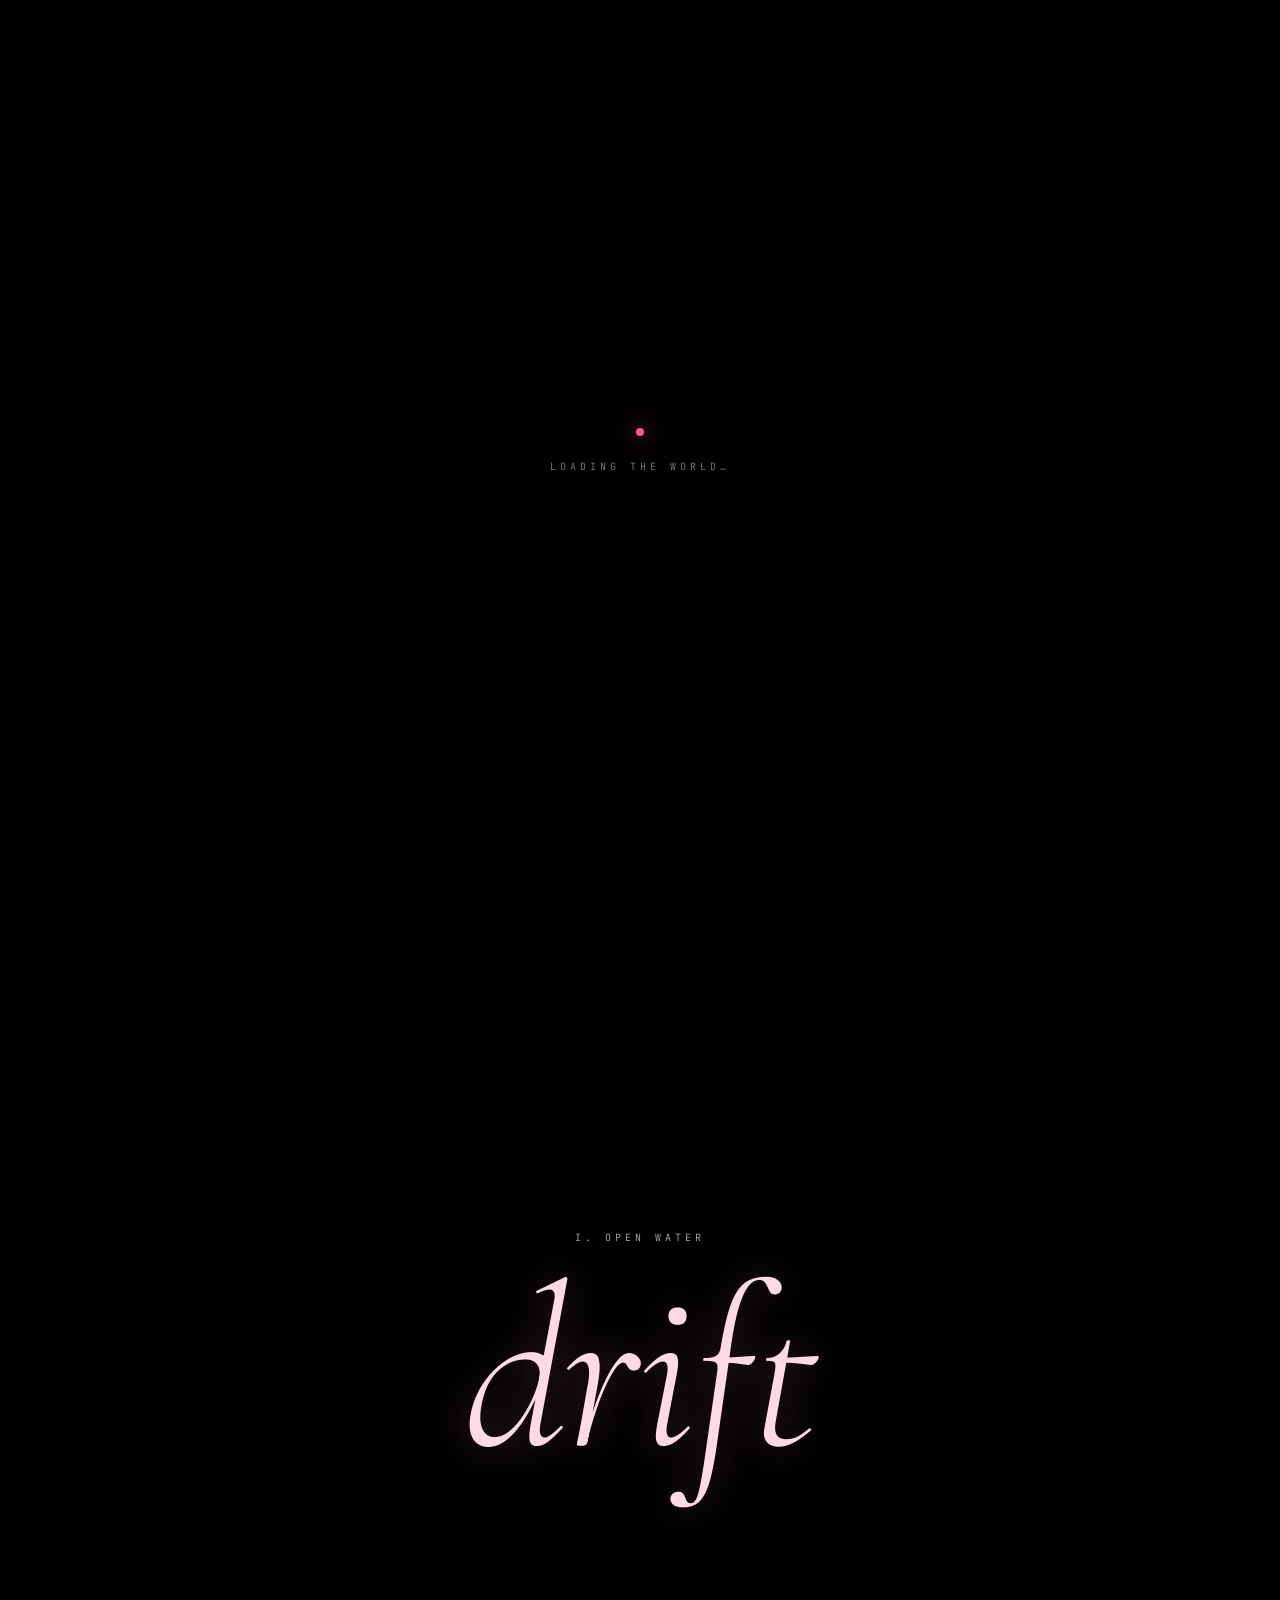
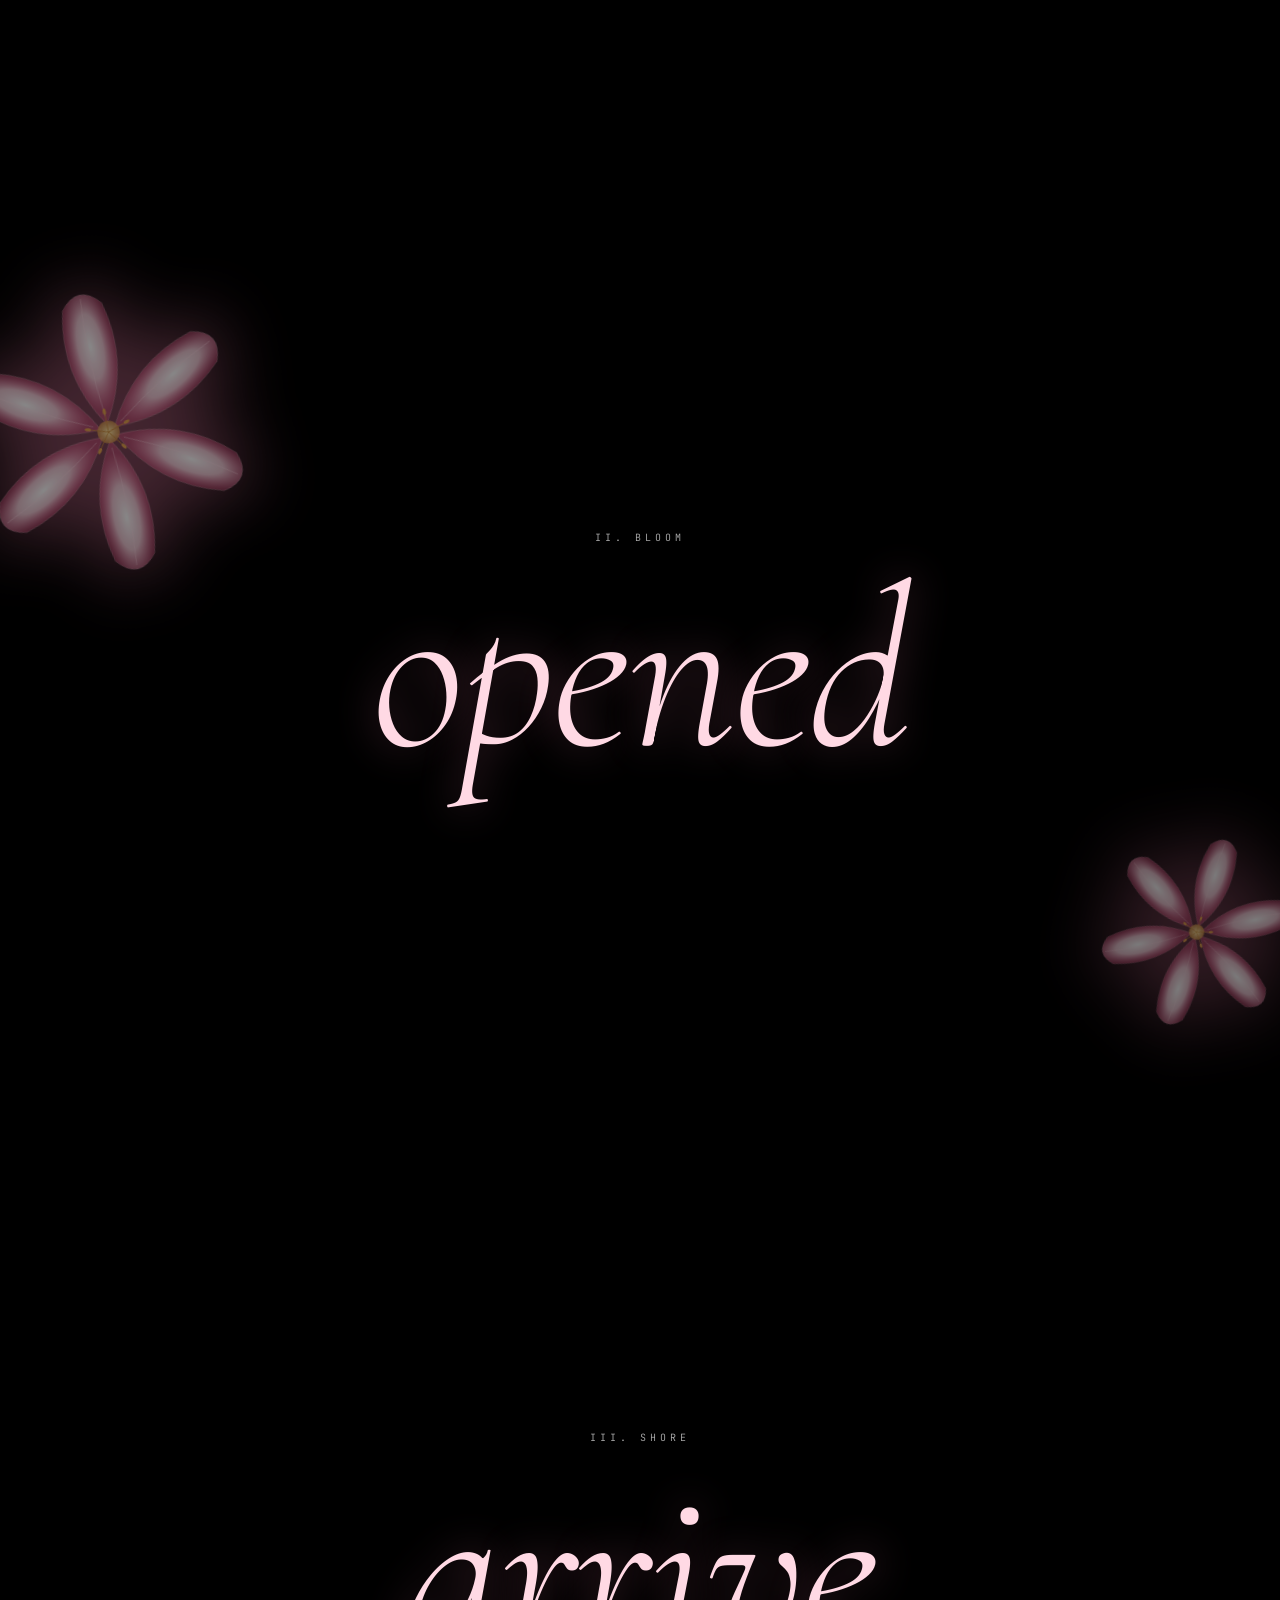
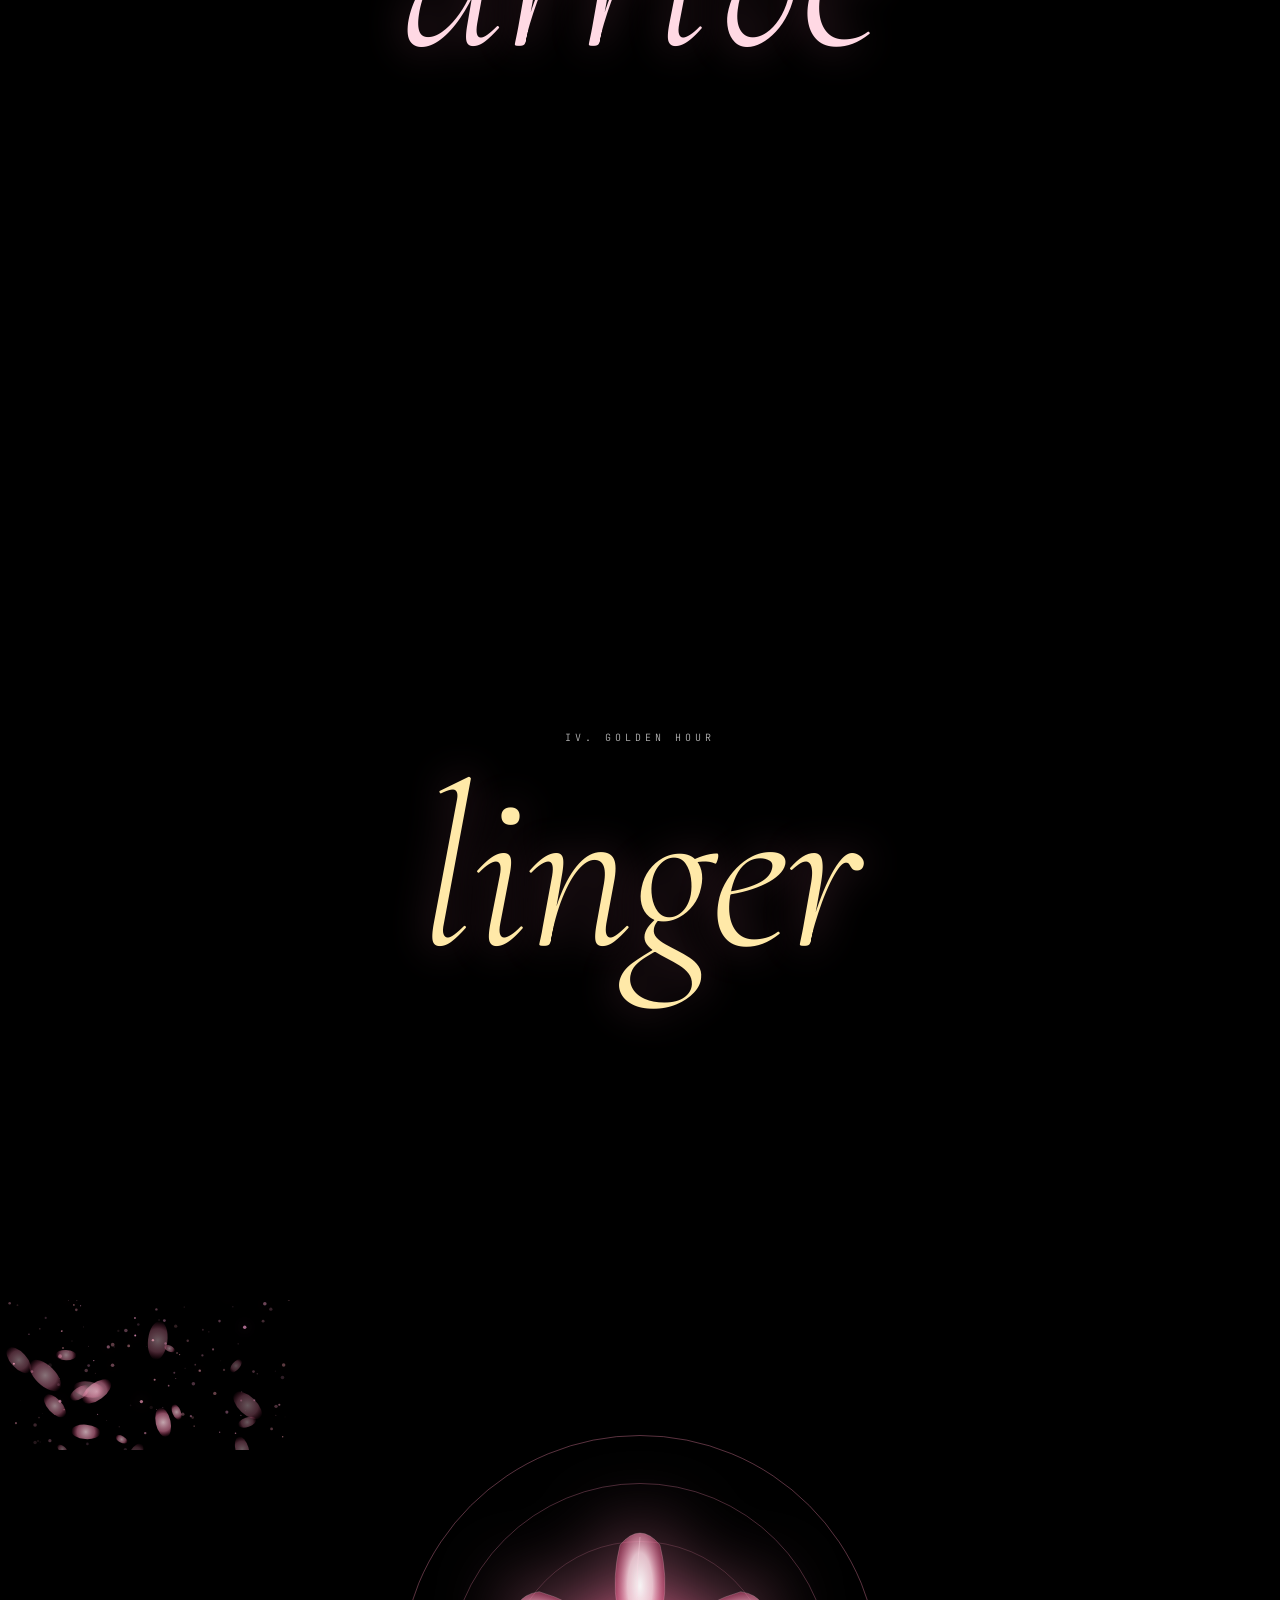
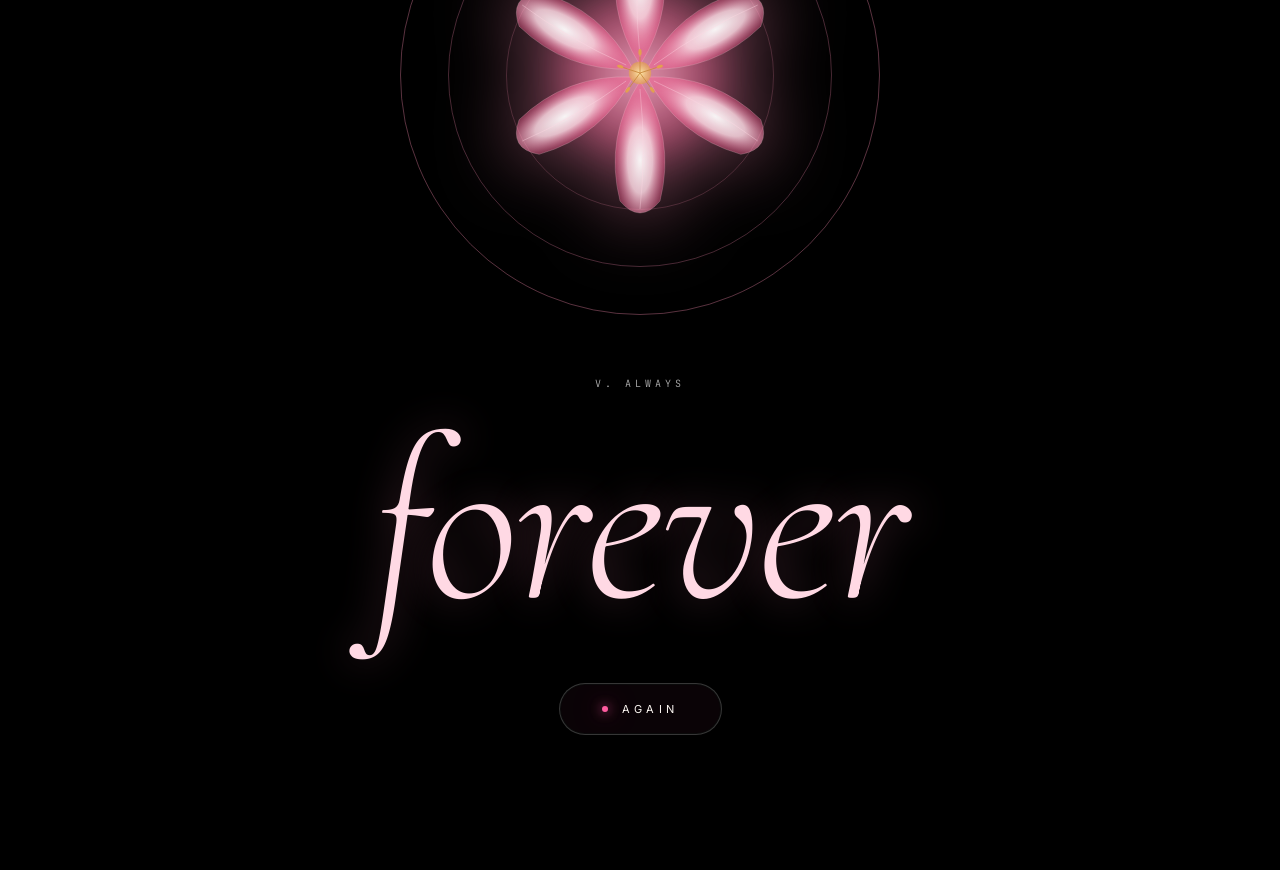
==== index.html @ f633c4dc "Initial deploy: Where Hearts Roam birthday site Static cinematic birthday experience with particle e" ====
<!doctype html>
<html lang="en">
<head>
<meta charset="utf-8" />
<meta name="viewport" content="width=device-width, initial-scale=1, viewport-fit=cover" />
<meta name="theme-color" content="#0a0306" />
<meta name="apple-mobile-web-app-capable" content="yes" />
<meta name="apple-mobile-web-app-status-bar-style" content="black-translucent" />
<title>Where Hearts Roam</title>

<link rel="preconnect" href="https://fonts.googleapis.com">
<link rel="preconnect" href="https://fonts.gstatic.com" crossorigin>
<link href="https://fonts.googleapis.com/css2?family=Italiana&family=Cormorant+Garamond:ital,wght@0,300;0,400;0,500;1,300;1,400&family=Inter:wght@300;400;500&family=JetBrains+Mono:wght@300;400&display=swap" rel="stylesheet">

<link rel="stylesheet" href="styles.css">
<style>
/* Cinematic overrides */
html, body { background: #000; }
.scene { position: relative; min-height: 100svh; width: 100%; overflow: hidden; }
.bg-video {
  position: absolute; inset: 0;
  width: 100%; height: 100%;
  object-fit: cover;
  z-index: 0;
  pointer-events: none;
}
.scene-tint {
  position: absolute; inset: 0;
  z-index: 1;
  pointer-events: none;
}
.scene-content {
  position: relative;
  z-index: 5;
  width: 100%;
  min-height: 100svh;
  display: flex;
  align-items: center;
  justify-content: center;
}
.cine-vignette {
  position: absolute; inset: 0; z-index: 2; pointer-events: none;
  background:
    radial-gradient(ellipse 100% 70% at 50% 50%, transparent 35%, rgba(0,0,0,0.65) 100%),
    linear-gradient(to bottom, rgba(0,0,0,0.4) 0%, transparent 20%, transparent 80%, rgba(0,0,0,0.55) 100%);
}
.pink-tint {
  background:
    linear-gradient(135deg, rgba(255,62,127,0.18), rgba(226,27,98,0.25)),
    radial-gradient(ellipse 60% 80% at 50% 100%, rgba(255,143,182,0.35), transparent 60%);
  mix-blend-mode: soft-light;
}
.warm-tint {
  background:
    linear-gradient(135deg, rgba(255,143,182,0.2), rgba(255,180,120,0.22)),
    radial-gradient(ellipse 70% 60% at 50% 0%, rgba(255,200,150,0.3), transparent 60%);
  mix-blend-mode: overlay;
}
.deep-tint {
  background:
    linear-gradient(180deg, rgba(20,5,12,0.55), rgba(60,15,40,0.4));
}

/* Letterboxing for cinema feel */
.cine-bars::before, .cine-bars::after {
  content: "";
  position: fixed;
  left: 0; right: 0;
  height: 32px;
  background: #000;
  z-index: 50;
  pointer-events: none;
}
.cine-bars::before { top: 0; }
.cine-bars::after { bottom: 0; }

/* Big cinema type */
.cine-word {
  font-family: 'Italiana', serif;
  font-weight: 400;
  font-size: clamp(80px, 18vw, 280px);
  line-height: 0.9;
  letter-spacing: -0.01em;
  color: #fff;
  text-shadow: 0 0 40px rgba(255,143,182,0.3), 0 4px 20px rgba(0,0,0,0.4);
}
.cine-script {
  font-family: 'Cormorant Garamond', serif;
  font-style: italic;
  font-weight: 300;
}
.cine-tag {
  font-family: 'JetBrains Mono', monospace;
  font-size: 10px;
  letter-spacing: 0.4em;
  text-transform: uppercase;
  color: rgba(255,255,255,0.7);
}

/* Scene marker - tiny chapter numerals */
.chapter-mark {
  position: absolute;
  top: 50%;
  transform: translateY(-50%);
  font-family: 'Italiana', serif;
  font-size: clamp(140px, 26vw, 380px);
  line-height: 1;
  color: rgba(255,255,255,0.06);
  z-index: 3;
  pointer-events: none;
  mix-blend-mode: overlay;
}
.chapter-mark.left { left: -3vw; }
.chapter-mark.right { right: -3vw; }

/* Slow zoom on videos */
.ken-burns {
  animation: kenBurns 28s ease-in-out infinite alternate;
  transform-origin: center;
}
@keyframes kenBurns {
  0%   { transform: scale(1.08) translate(0, 0); }
  100% { transform: scale(1.18) translate(-2%, 1%); }
}
.ken-burns-2 {
  animation: kenBurns2 32s ease-in-out infinite alternate;
}
@keyframes kenBurns2 {
  0%   { transform: scale(1.12) translate(2%, -1%); }
  100% { transform: scale(1.22) translate(-1%, 2%); }
}

/* Fade-in word reveal */
.word-reveal {
  opacity: 0;
  transform: translateY(40px) scale(0.96);
  filter: blur(14px);
  transition: opacity 1.6s cubic-bezier(0.2, 0.8, 0.2, 1),
              transform 1.6s cubic-bezier(0.2, 0.8, 0.2, 1),
              filter 1.6s cubic-bezier(0.2, 0.8, 0.2, 1);
}
.word-reveal.in {
  opacity: 1;
  transform: none;
  filter: blur(0);
}

/* Loading state */
#preload {
  position: fixed; inset: 0;
  background: #000;
  z-index: 1000;
  display: flex;
  align-items: center;
  justify-content: center;
  flex-direction: column;
  gap: 24px;
  transition: opacity 1s ease, visibility 1s;
}
#preload.gone {
  opacity: 0;
  visibility: hidden;
}
#preload .pl-mark {
  width: 8px; height: 8px;
  border-radius: 50%;
  background: #ff5e94;
  box-shadow: 0 0 20px #ff5e94, 0 0 50px #ff3e7f;
  animation: plPulse 1.4s ease-in-out infinite;
}
#preload .pl-text {
  font-family: 'JetBrains Mono', monospace;
  font-size: 10px;
  letter-spacing: 0.4em;
  text-transform: uppercase;
  color: rgba(255,255,255,0.5);
}
@keyframes plPulse {
  0%, 100% { transform: scale(1); opacity: 1; }
  50% { transform: scale(0.4); opacity: 0.4; }
}

/* Audio toggle */
.audio-toggle {
  position: fixed;
  top: max(28px, env(safe-area-inset-top));
  right: 32px;
  z-index: 80;
  display: flex; align-items: center; gap: 10px;
  font-family: 'JetBrains Mono', monospace;
  font-size: 10px;
  letter-spacing: 0.3em;
  text-transform: uppercase;
  color: rgba(255,255,255,0.7);
  cursor: pointer;
  background: none;
  border: none;
  mix-blend-mode: difference;
}
.audio-toggle .bars {
  display: inline-flex; gap: 2px; align-items: end;
  height: 14px;
}
.audio-toggle .bars span {
  display: block;
  width: 2px;
  background: rgba(255,255,255,0.7);
  animation: barJump 0.8s ease-in-out infinite alternate;
}
.audio-toggle .bars span:nth-child(1) { height: 60%; animation-delay: -0.4s; }
.audio-toggle .bars span:nth-child(2) { height: 100%; animation-delay: -0.2s; }
.audio-toggle .bars span:nth-child(3) { height: 70%; animation-delay: 0s; }
.audio-toggle .bars span:nth-child(4) { height: 90%; animation-delay: -0.3s; }
@keyframes barJump {
  to { transform: scaleY(0.3); }
}
.audio-toggle.muted .bars span { animation-play-state: paused; opacity: 0.3; }

/* Scroll progress bar */
.scroll-bar {
  position: fixed;
  left: 0; right: 0;
  bottom: 0;
  height: 2px;
  z-index: 90;
  background: rgba(255,255,255,0.06);
}
.scroll-bar-fill {
  position: absolute;
  left: 0; top: 0; bottom: 0;
  background: linear-gradient(to right, #ff8eb3, #ff3e7f, #fff);
  width: 0%;
  transition: width 0.1s linear;
  box-shadow: 0 0 12px #ff3e7f;
}

/* Mobile tweaks for cinematic */
@media (max-width: 820px) {
  .cine-word { font-size: clamp(64px, 22vw, 140px) !important; }
  .chapter-mark { font-size: clamp(120px, 36vw, 240px); }
  .audio-toggle { right: 16px; font-size: 9px; }
  .audio-toggle span:not(.bars) { display: none; }
  .meta { display: none; }
  .brand { font-size: 10px; letter-spacing: 0.28em; }
}
</style>
</head>
<body class="cine-bars">

<!-- Preload curtain -->
<div id="preload">
  <div class="pl-mark"></div>
  <div class="pl-text">Loading the world…</div>
</div>

<!-- Brand + audio chrome -->
<div class="brand">Hearts <span class="amp">&amp;</span> Lilies</div>
<button class="audio-toggle muted" id="audioToggle" aria-label="Toggle audio">
  <span class="bars"><span></span><span></span><span></span><span></span></span>
  <span>Sound off</span>
</button>

<main id="main">

  <!-- ==================== SCENE 0 — ENTRY ==================== -->
  <section class="scene" id="scene-0" data-scene-label="00 Entry">
    <!-- Slow ocean horizon as ambient backdrop -->
    <video class="bg-video ken-burns" autoplay muted loop playsinline preload="auto"
           poster="https://images.pexels.com/videos/1409899/free-video-1409899.jpg">
      <source src="https://videos.pexels.com/video-files/2169307/2169307-uhd_3840_2160_30fps.mp4" type="video/mp4">
    </video>
    <div class="scene-tint pink-tint"></div>
    <div class="cine-vignette"></div>

    <canvas class="particles" id="particles-0" style="z-index:3;"></canvas>

    <div class="scene-content">
      <div style="text-align:center; padding: 0 24px; max-width: 900px;">
        <div class="word-reveal in" style="margin-bottom: 24px;">
          <span class="cine-tag">A digital love story</span>
        </div>
        <h1 class="cine-word word-reveal in" style="margin-bottom: 8px;">where</h1>
        <h1 class="cine-word word-reveal in" style="margin-bottom: 56px;">
          <span class="cine-script" style="color:#ffb8cf;">hearts</span> roam
        </h1>
        <button class="btn-begin word-reveal in" id="beginBtn"
                onclick="document.getElementById('scene-1').scrollIntoView({behavior:'smooth'})">
          <span class="dot"></span>
          <span>Enter</span>
        </button>
      </div>
    </div>

    <div class="scroll-cue">
      <span>Scroll</span>
      <span class="line"></span>
    </div>
  </section>

  <!-- ==================== SCENE 1 — OCEAN (drone) ==================== -->
  <section class="scene" id="scene-1" data-scene-label="01 Ocean">
    <video class="bg-video ken-burns-2" autoplay muted loop playsinline preload="auto">
      <source src="https://videos.pexels.com/video-files/3163534/3163534-uhd_3840_2160_30fps.mp4" type="video/mp4">
    </video>
    <div class="scene-tint pink-tint"></div>
    <div class="cine-vignette"></div>

    <div class="chapter-mark left">I</div>

    <div class="scene-content">
      <div style="text-align:center; padding: 0 24px;">
        <div class="word-reveal" style="margin-bottom: 18px;">
          <span class="cine-tag">i. open water</span>
        </div>
        <h2 class="cine-word word-reveal">
          <span class="cine-script" style="color:#ffd9e4;">drift</span>
        </h2>
      </div>
    </div>
  </section>

  <!-- ==================== SCENE 2 — BLOOM (lilies field / florals) ==================== -->
  <section class="scene" id="scene-2" data-scene-label="02 Bloom">
    <video class="bg-video ken-burns" autoplay muted loop playsinline preload="auto">
      <source src="https://videos.pexels.com/video-files/4763824/4763824-hd_1920_1080_30fps.mp4" type="video/mp4">
    </video>
    <div class="scene-tint pink-tint"></div>
    <div class="cine-vignette"></div>

    <!-- Floating lily SVG accent -->
    <div class="floral" data-floral="lily" data-size="320" data-glow="0.8"
         style="position:absolute; top:8%; left:-4%; z-index:4; opacity:0.55; transform:rotate(-12deg); --rot:-12deg; animation: float-y-slow 14s ease-in-out infinite;"></div>
    <div class="floral" data-floral="lily" data-size="220" data-glow="0.6"
         style="position:absolute; bottom:6%; right:-2%; z-index:4; opacity:0.5; transform:rotate(18deg); --rot:18deg; animation: float-y-slow 12s ease-in-out infinite reverse;"></div>

    <div class="chapter-mark right">II</div>

    <div class="scene-content">
      <div style="text-align:center; padding: 0 24px;">
        <div class="word-reveal" style="margin-bottom: 18px;">
          <span class="cine-tag">ii. bloom</span>
        </div>
        <h2 class="cine-word word-reveal">
          <span class="cine-script" style="color:#ffd9e4;">opened</span>
        </h2>
      </div>
    </div>
  </section>

  <!-- ==================== SCENE 3 — BEACH REVEAL (waves on shore) ==================== -->
  <section class="scene" id="scene-3" data-scene-label="03 Shore">
    <video class="bg-video ken-burns-2" autoplay muted loop playsinline preload="auto">
      <source src="https://videos.pexels.com/video-files/1409899/1409899-uhd_2560_1440_25fps.mp4" type="video/mp4">
    </video>
    <div class="scene-tint pink-tint"></div>
    <div class="cine-vignette"></div>

    <div class="chapter-mark left">III</div>

    <div class="scene-content">
      <div style="text-align:center; padding: 0 24px;">
        <div class="word-reveal" style="margin-bottom: 18px;">
          <span class="cine-tag">iii. shore</span>
        </div>
        <h2 class="cine-word word-reveal">
          <span class="cine-script" style="color:#ffd9e4;">arrive</span>
        </h2>
      </div>
    </div>
  </section>

  <!-- ==================== SCENE 4 — GOLDEN HOUR (sunset, replaces fizz) ==================== -->
  <section class="scene" id="scene-4" data-scene-label="04 Golden">
    <video class="bg-video ken-burns" autoplay muted loop playsinline preload="auto">
      <source src="https://videos.pexels.com/video-files/3045163/3045163-uhd_3840_2160_24fps.mp4" type="video/mp4">
    </video>
    <div class="scene-tint warm-tint"></div>
    <div class="cine-vignette"></div>

    <div class="chapter-mark right">IV</div>

    <div class="scene-content">
      <div style="text-align:center; padding: 0 24px;">
        <div class="word-reveal" style="margin-bottom: 18px;">
          <span class="cine-tag">iv. golden hour</span>
        </div>
        <h2 class="cine-word word-reveal">
          <span class="cine-script" style="color:#ffe9a8;">linger</span>
        </h2>
      </div>
    </div>
  </section>

  <!-- ==================== SCENE 5 — FOREVER (final) ==================== -->
  <section class="scene" id="scene-5" data-scene-label="05 Forever" style="min-height: 130svh;">
    <video class="bg-video ken-burns-2" autoplay muted loop playsinline preload="auto">
      <source src="https://videos.pexels.com/video-files/2491284/2491284-uhd_3840_2160_24fps.mp4" type="video/mp4">
    </video>
    <div class="scene-tint pink-tint" style="opacity:1.1;"></div>
    <div class="cine-vignette" style="background:
      radial-gradient(ellipse 100% 70% at 50% 50%, transparent 25%, rgba(0,0,0,0.7) 100%);"></div>

    <canvas class="particles" id="particles-5" style="z-index:3;"></canvas>

    <div class="scene-content" style="flex-direction:column; gap: 56px;">
      <!-- Halo with center lily -->
      <div style="position:relative; width: min(78vw, 480px); height: min(78vw, 480px); display:flex; align-items:center; justify-content:center;">
        <div style="position:absolute; inset:0; border-radius:50%; border:1px solid rgba(255,143,182,0.35); animation: pulseRing 4s ease-in-out infinite;"></div>
        <div style="position:absolute; inset:10%; border-radius:50%; border:1px solid rgba(255,143,182,0.28); animation: pulseRing 4s ease-in-out infinite; animation-delay:-1s;"></div>
        <div style="position:absolute; inset:22%; border-radius:50%; border:1px solid rgba(255,143,182,0.2); animation: pulseRing 4s ease-in-out infinite; animation-delay:-2s;"></div>
        <div style="position:absolute; inset:32%; border-radius:50%; background: radial-gradient(circle, rgba(255,217,228,0.85), rgba(255,62,127,0.4) 50%, transparent 80%); filter: blur(18px); animation: corePulse 5s ease-in-out infinite;"></div>
        <div data-floral="lily" data-size="320" data-glow="1.4" style="position:relative; z-index:2; animation: float-y-slow 8s ease-in-out infinite;"></div>
      </div>

      <div style="text-align:center; padding: 0 24px;">
        <div class="word-reveal" style="margin-bottom: 24px;">
          <span class="cine-tag">v. always</span>
        </div>
        <h2 class="cine-word word-reveal">
          <span class="cine-script" style="color:#ffd9e4;">forever</span>
        </h2>
      </div>

      <button class="btn-begin word-reveal" onclick="document.getElementById('scene-0').scrollIntoView({behavior:'smooth'})"
              style="padding: 18px 42px; font-size:11px; letter-spacing:0.4em;">
        <span class="dot"></span>
        <span>Again</span>
      </button>
    </div>
  </section>

</main>

<!-- Hidden ambient audio (sine pad) — lazy loaded -->
<audio id="ambient" loop preload="none">
  <source src="https://cdn.pixabay.com/audio/2022/03/15/audio_1718e49cc2.mp3" type="audio/mpeg">
</audio>

<!-- Scroll progress bar -->
<div class="scroll-bar"><div class="scroll-bar-fill" id="scrollBarFill"></div></div>

<style>
  @keyframes pulseRing {
    0%, 100% { transform: scale(1); opacity: 0.5; }
    50% { transform: scale(1.06); opacity: 0.9; }
  }
  @keyframes corePulse {
    0%, 100% { opacity: 0.7; transform: scale(1); }
    50% { opacity: 1; transform: scale(1.12); }
  }
</style>

<script src="florals.js"></script>
<script src="particles.js"></script>
<script src="app.js"></script>
<script src="tweaks.js"></script>

</body>
</html>
---- styles.css ----
/* ============ Romantic Interactive — Design Tokens ============ */
:root {
  --ink: #0a0306;
  --ink-2: #150508;
  --ink-3: #1f0810;
  --rose-50: #fff0f4;
  --rose-100: #ffd9e4;
  --rose-200: #ffb8cf;
  --rose-300: #ff8eb3;
  --rose-400: #ff5e94;
  --rose-500: #ff3e7f;
  --rose-600: #e21b62;
  --blush: #f6c9d4;
  --champagne: #f3e3c9;
  --pearl: #fbf6f1;
  --glow: #ff6fa8;
  --coke: #e3162b;
  --coke-soft: #ff5969;

  --serif: "Italiana", "Cormorant Garamond", "Didot", serif;
  --serif-2: "Cormorant Garamond", "Didot", serif;
  --sans: "Inter", "Helvetica Neue", system-ui, sans-serif;
  --mono: "JetBrains Mono", ui-monospace, monospace;

  --r-sm: 8px;
  --r-md: 16px;
  --r-lg: 28px;
  --r-xl: 48px;
}

* { box-sizing: border-box; margin: 0; padding: 0; }

html, body {
  background: var(--ink);
  color: var(--pearl);
  font-family: var(--sans);
  font-weight: 300;
  -webkit-font-smoothing: antialiased;
  text-rendering: optimizeLegibility;
  overflow-x: hidden;
}

body {
  min-height: 100vh;
  background:
    radial-gradient(ellipse 80% 60% at 50% 0%, rgba(255,62,127,0.18), transparent 60%),
    radial-gradient(ellipse 60% 80% at 100% 50%, rgba(255,110,168,0.10), transparent 60%),
    radial-gradient(ellipse 70% 70% at 0% 100%, rgba(226,27,98,0.10), transparent 60%),
    var(--ink);
}

::selection { background: var(--rose-500); color: var(--ink); }

/* ============ Type ============ */
.serif { font-family: var(--serif); font-weight: 400; letter-spacing: 0.01em; }
.serif-2 { font-family: var(--serif-2); font-weight: 300; letter-spacing: 0.02em; }
.eyebrow {
  font-family: var(--sans);
  font-size: 11px;
  letter-spacing: 0.4em;
  text-transform: uppercase;
  font-weight: 400;
  color: var(--rose-200);
  opacity: 0.75;
}
.display {
  font-family: var(--serif);
  font-weight: 400;
  font-size: clamp(64px, 12vw, 220px);
  line-height: 0.92;
  letter-spacing: -0.01em;
}
.display-2 {
  font-family: var(--serif);
  font-size: clamp(48px, 8vw, 140px);
  line-height: 0.95;
  font-weight: 400;
}
.script-italic {
  font-family: var(--serif-2);
  font-style: italic;
  font-weight: 300;
}
.body {
  font-size: 15px;
  line-height: 1.7;
  font-weight: 300;
  color: rgba(251,246,241,0.78);
  max-width: 38ch;
}

/* ============ Glass system ============ */
.glass {
  background: linear-gradient(135deg, rgba(255,255,255,0.08), rgba(255,255,255,0.02));
  backdrop-filter: blur(24px) saturate(140%);
  -webkit-backdrop-filter: blur(24px) saturate(140%);
  border: 1px solid rgba(255,255,255,0.14);
  border-radius: var(--r-lg);
  position: relative;
  overflow: hidden;
}
.glass::before {
  content: "";
  position: absolute; inset: 0;
  border-radius: inherit;
  background: linear-gradient(135deg, rgba(255,255,255,0.25), transparent 40%);
  opacity: 0.5;
  pointer-events: none;
  mix-blend-mode: overlay;
}
.glass-pink {
  background: linear-gradient(135deg, rgba(255,143,182,0.22), rgba(255,62,127,0.06));
  backdrop-filter: blur(28px) saturate(160%);
  -webkit-backdrop-filter: blur(28px) saturate(160%);
  border: 1px solid rgba(255,182,210,0.28);
  border-radius: var(--r-lg);
  position: relative;
  overflow: hidden;
  box-shadow:
    0 1px 0 rgba(255,255,255,0.4) inset,
    0 -1px 0 rgba(255,255,255,0.08) inset,
    0 24px 60px rgba(255,62,127,0.18);
}
.glass-pink::before {
  content: "";
  position: absolute; inset: 0;
  background: radial-gradient(120% 80% at 0% 0%, rgba(255,255,255,0.35), transparent 50%);
  pointer-events: none;
}

/* ============ Photo placeholders ============ */
.photo-ph {
  position: relative;
  background:
    linear-gradient(135deg, rgba(255,255,255,0.08), rgba(255,182,210,0.08)),
    repeating-linear-gradient(45deg, rgba(255,255,255,0.04) 0 2px, transparent 2px 8px);
  border: 1px solid rgba(255,255,255,0.12);
  border-radius: var(--r-md);
  overflow: hidden;
  isolation: isolate;
}
.photo-ph::after {
  content: "";
  position: absolute; inset: 0;
  background: radial-gradient(60% 80% at 30% 30%, rgba(255,143,182,0.35), transparent 70%);
  mix-blend-mode: screen;
}
.photo-ph .ph-label {
  position: absolute;
  bottom: 12px; left: 14px;
  font-family: var(--mono);
  font-size: 9px;
  letter-spacing: 0.2em;
  text-transform: uppercase;
  color: rgba(255,255,255,0.55);
  z-index: 2;
}
.photo-ph .ph-mark {
  position: absolute;
  top: 12px; right: 14px;
  width: 8px; height: 8px;
  border-radius: 50%;
  background: var(--rose-400);
  box-shadow: 0 0 12px var(--rose-400);
  z-index: 2;
}

/* Reflections */
.reflect {
  position: relative;
}
.reflect::after {
  content: "";
  position: absolute;
  left: 0; right: 0; top: 100%;
  height: 60%;
  background: inherit;
  transform: scaleY(-1);
  -webkit-mask-image: linear-gradient(to bottom, rgba(0,0,0,0.35), transparent);
  mask-image: linear-gradient(to bottom, rgba(0,0,0,0.35), transparent);
  filter: blur(4px);
  opacity: 0.5;
  pointer-events: none;
}

/* ============ Buttons ============ */
.btn-begin {
  position: relative;
  display: inline-flex;
  align-items: center;
  justify-content: center;
  gap: 14px;
  padding: 22px 56px;
  background: rgba(255,255,255,0.04);
  border: 1px solid rgba(255,255,255,0.18);
  border-radius: 999px;
  color: var(--pearl);
  font-family: var(--sans);
  font-size: 12px;
  font-weight: 400;
  letter-spacing: 0.45em;
  text-transform: uppercase;
  cursor: pointer;
  backdrop-filter: blur(20px);
  -webkit-backdrop-filter: blur(20px);
  transition: all 0.6s cubic-bezier(0.2, 0.8, 0.2, 1);
  overflow: hidden;
  isolation: isolate;
}
.btn-begin::before {
  content: "";
  position: absolute; inset: -2px;
  border-radius: 999px;
  background: conic-gradient(from 0deg, transparent, var(--rose-500), var(--rose-300), transparent 50%);
  opacity: 0;
  transition: opacity 0.6s;
  z-index: -1;
  animation: spin 6s linear infinite;
}
.btn-begin::after {
  content: "";
  position: absolute; inset: 1px;
  border-radius: 999px;
  background: rgba(10,3,6,0.9);
  z-index: -1;
}
.btn-begin:hover {
  letter-spacing: 0.55em;
  border-color: rgba(255,182,210,0.5);
  box-shadow: 0 0 60px rgba(255,62,127,0.3);
}
.btn-begin:hover::before { opacity: 1; }
.btn-begin .dot {
  width: 6px; height: 6px;
  border-radius: 50%;
  background: var(--rose-400);
  box-shadow: 0 0 12px var(--rose-400), 0 0 30px var(--rose-500);
  animation: pulse 2s ease-in-out infinite;
}
@keyframes pulse {
  0%, 100% { opacity: 1; transform: scale(1); }
  50% { opacity: 0.5; transform: scale(0.7); }
}
@keyframes spin {
  to { transform: rotate(360deg); }
}

/* ============ Scenes ============ */
.scene {
  position: relative;
  min-height: 100vh;
  width: 100%;
  display: flex;
  align-items: center;
  justify-content: center;
  overflow: hidden;
}

/* ============ Particles canvas ============ */
.particles {
  position: absolute;
  inset: 0;
  pointer-events: none;
  z-index: 1;
}

/* ============ Vignette ============ */
.vignette {
  position: absolute; inset: 0;
  background: radial-gradient(ellipse at center, transparent 40%, rgba(10,3,6,0.7) 100%);
  pointer-events: none;
  z-index: 2;
}

/* ============ Floral SVG layers ============ */
.floral {
  position: absolute;
  pointer-events: none;
  filter: drop-shadow(0 0 30px rgba(255,143,182,0.3));
}

/* ============ Progress rail ============ */
.rail {
  position: fixed;
  top: 50%;
  right: 32px;
  transform: translateY(-50%);
  display: flex;
  flex-direction: column;
  gap: 18px;
  z-index: 100;
  mix-blend-mode: difference;
}
.rail-dot {
  width: 24px;
  height: 1px;
  background: rgba(255,255,255,0.25);
  position: relative;
  cursor: pointer;
  transition: all 0.4s;
}
.rail-dot.active {
  width: 40px;
  background: var(--rose-300);
}
.rail-dot::after {
  content: attr(data-label);
  position: absolute;
  right: 36px;
  top: 50%;
  transform: translateY(-50%);
  font-family: var(--mono);
  font-size: 9px;
  letter-spacing: 0.2em;
  text-transform: uppercase;
  color: rgba(255,255,255,0.5);
  white-space: nowrap;
  opacity: 0;
  transition: opacity 0.3s;
}
.rail-dot:hover::after, .rail-dot.active::after { opacity: 1; }

/* ============ Header ============ */
.brand {
  position: fixed;
  top: 28px;
  left: 32px;
  font-family: var(--serif);
  font-size: 18px;
  letter-spacing: 0.4em;
  text-transform: uppercase;
  z-index: 100;
  color: var(--pearl);
  mix-blend-mode: difference;
}
.brand .amp {
  font-family: var(--serif-2);
  font-style: italic;
  text-transform: none;
  letter-spacing: 0;
  margin: 0 4px;
  color: var(--rose-300);
}
.meta {
  position: fixed;
  top: 32px;
  right: 32px;
  font-family: var(--mono);
  font-size: 9px;
  letter-spacing: 0.25em;
  text-transform: uppercase;
  color: rgba(255,255,255,0.45);
  z-index: 100;
  text-align: right;
  mix-blend-mode: difference;
}
.meta div + div { margin-top: 4px; }

/* ============ Scroll cue ============ */
.scroll-cue {
  position: absolute;
  bottom: 48px;
  left: 50%;
  transform: translateX(-50%);
  display: flex;
  flex-direction: column;
  align-items: center;
  gap: 12px;
  font-family: var(--mono);
  font-size: 9px;
  letter-spacing: 0.3em;
  text-transform: uppercase;
  color: rgba(255,255,255,0.5);
  z-index: 10;
}
.scroll-cue .line {
  width: 1px; height: 60px;
  background: linear-gradient(to bottom, transparent, var(--rose-300), transparent);
  animation: drift 3s ease-in-out infinite;
  background-size: 100% 200%;
}
@keyframes drift {
  0% { background-position: 0 -100%; }
  100% { background-position: 0 100%; }
}

/* ============ Reveal ============ */
.reveal {
  opacity: 0;
  transform: translateY(40px);
  transition: opacity 1.4s cubic-bezier(0.2,0.8,0.2,1), transform 1.4s cubic-bezier(0.2,0.8,0.2,1);
}
.reveal.in { opacity: 1; transform: none; }
.reveal-stagger > * { opacity: 0; transform: translateY(30px); transition: opacity 1.2s cubic-bezier(0.2,0.8,0.2,1), transform 1.2s cubic-bezier(0.2,0.8,0.2,1); }
.reveal-stagger.in > * { opacity: 1; transform: none; }
.reveal-stagger.in > *:nth-child(1) { transition-delay: 0.05s; }
.reveal-stagger.in > *:nth-child(2) { transition-delay: 0.15s; }
.reveal-stagger.in > *:nth-child(3) { transition-delay: 0.25s; }
.reveal-stagger.in > *:nth-child(4) { transition-delay: 0.35s; }
.reveal-stagger.in > *:nth-child(5) { transition-delay: 0.45s; }
.reveal-stagger.in > *:nth-child(6) { transition-delay: 0.55s; }

/* ============ Float anim ============ */
@keyframes float-y {
  0%, 100% { transform: translateY(0); }
  50% { transform: translateY(-14px); }
}
@keyframes float-y-slow {
  0%, 100% { transform: translateY(0) rotate(var(--rot, 0deg)); }
  50% { transform: translateY(-22px) rotate(var(--rot, 0deg)); }
}
@keyframes shimmer {
  0%, 100% { opacity: 0.3; }
  50% { opacity: 0.8; }
}

/* ============ Aurora background per scene ============ */
.aurora {
  position: absolute;
  inset: -10%;
  z-index: 0;
  filter: blur(80px);
  opacity: 0.7;
  pointer-events: none;
}
.aurora-blob {
  position: absolute;
  border-radius: 50%;
  mix-blend-mode: screen;
}

/* ============ MOBILE — iPhone 16 first ============ */
/* Use small viewport units to dodge Safari URL bar */
@supports (height: 100svh) {
  .scene { min-height: 100svh; }
}

@media (max-width: 820px) {
  :root {
    --r-lg: 22px;
    --r-xl: 32px;
  }

  body {
    font-size: 14px;
  }

  /* Brand chrome — smaller, tighter, safe-area aware */
  .brand {
    top: max(16px, env(safe-area-inset-top));
    left: 18px;
    font-size: 11px;
    letter-spacing: 0.32em;
  }
  .meta {
    top: max(16px, env(safe-area-inset-top));
    right: 18px;
    font-size: 8px;
    letter-spacing: 0.2em;
  }

  /* Hide rail on phone — gestures > rail */
  .rail { display: none !important; }

  /* Type scaling */
  .display { font-size: clamp(56px, 16vw, 96px); line-height: 0.95; }
  .display-2 { font-size: clamp(42px, 11vw, 68px); line-height: 0.98; }
  .body { font-size: 14px; max-width: 32ch; }
  .eyebrow { font-size: 10px; letter-spacing: 0.32em; }

  /* Generic scenes */
  .scene { padding: 12vh 0; }

  /* ====== Scene 0 — Entry ====== */
  #scene-0 { padding: 0 20px; min-height: 100svh; }
  #scene-0 .display { font-size: clamp(56px, 17vw, 110px); }
  #scene-0 .floral { display: none; }
  .btn-begin {
    padding: 18px 36px;
    font-size: 11px;
    letter-spacing: 0.35em;
  }
  .btn-begin:hover { letter-spacing: 0.4em; }
  .scroll-cue { bottom: max(28px, env(safe-area-inset-bottom)); font-size: 8px; }
  .scroll-cue .line { height: 40px; }

  /* ====== Scene 1 — Whispers ====== */
  #scene-1 {
    min-height: 100svh !important;
    padding: 14vh 0 12vh;
    flex-direction: column !important;
  }
  #scene-1 .parallax-stage {
    height: auto !important;
    min-height: 80vh;
    width: 100% !important;
    perspective: 800px;
  }
  /* Hide all corner cards on mobile — keep only the centerpiece + accent buds */
  #scene-1 .px-card[data-depth="0.15"],
  #scene-1 .px-card[data-depth="0.2"],
  #scene-1 .px-card[data-depth="0.4"],
  #scene-1 .px-card[data-depth="0.5"] {
    display: none !important;
  }
  #scene-1 .px-card[data-depth="0.7"] {
    width: min(74vw, 280px) !important;
    height: min(98vw, 360px) !important;
    top: 50% !important;
    left: 50% !important;
    transform: translate(-50%, -50%) !important;
  }
  /* Reposition buds to surround the centerpiece nicely */
  #scene-1 .floral[data-floral="bud"] {
    transform: scale(0.65) !important;
  }
  #scene-1 .floral[data-floral="bud"]:nth-of-type(1) {
    top: 12% !important; left: 8% !important;
  }
  #scene-1 .floral[data-floral="bud"]:nth-of-type(2) {
    bottom: 14% !important; right: 6% !important; left: auto !important;
  }
  #scene-1 .floral[data-floral="bud"]:nth-of-type(3) {
    top: 18% !important; right: 10% !important;
  }

  /* Side caption — force into flow at bottom */
  #scene-1 > div[style*="bottom:60px"],
  #scene-1 > div[style*="bottom: 60px"] {
    position: relative !important;
    bottom: auto !important;
    left: auto !important;
    right: auto !important;
    top: auto !important;
    margin: 28px auto 0 !important;
    max-width: 84vw !important;
    width: 84vw !important;
    text-align: center !important;
    z-index: 10;
  }
  #scene-1 > div[style*="bottom:60px"] .body,
  #scene-1 > div[style*="bottom: 60px"] .body {
    margin: 0 auto;
    max-width: 32ch;
  }

  /* ====== Scene 2 — Bloom ====== */
  #scene-2 { padding: 16vh 18px 14vh; }
  #scene-2 .floral[data-floral="lily"][data-size="520"] {
    width: 280px !important; height: 280px !important;
    top: -40px !important; left: -60px !important;
    opacity: 0.75 !important;
  }
  #scene-2 .floral[data-floral="sunflower"] {
    width: 240px !important; height: 240px !important;
    bottom: -40px !important; right: -50px !important;
    opacity: 0.7 !important;
  }
  #scene-2 .floral[data-floral="lily"][data-size="220"] {
    width: 130px !important; height: 130px !important;
    top: 4% !important; right: 6% !important;
    opacity: 0.55 !important;
  }
  #scene-2 .glass-pink {
    padding: 36px 26px !important;
  }
  #scene-2 h2 {
    font-size: clamp(38px, 10vw, 56px) !important;
  }
  #scene-2 .chip { font-size: 9px; padding: 7px 12px; }
  /* Small "02" stamp */
  #scene-2 > div[style*="top:50px"] {
    top: 18px !important; right: 18px !important;
  }
  #scene-2 > div[style*="top:50px"] .serif { font-size: 56px !important; }

  /* ====== Scene 3 — Reflections ====== */
  #scene-3 { padding-top: 14vh !important; padding-bottom: 8vh; min-height: auto !important; }
  #scene-3 > div[style*="max-width:1280px"] { padding: 0 18px !important; }
  /* Header row — stack */
  #scene-3 > div > div[style*="display:flex"][style*="justify-content:space-between"]:first-child {
    flex-direction: column;
    align-items: flex-start !important;
    gap: 20px;
    margin-bottom: 36px !important;
  }
  #scene-3 h2 { font-size: clamp(40px, 11vw, 64px) !important; }
  #scene-3 > div > div p[style*="text-align:right"],
  #scene-3 > div > div div[style*="text-align:right"] {
    text-align: left !important;
  }

  /* Convert mouse-stage to scrollable horizontal gallery */
  #mouseStage {
    height: auto !important;
    perspective: none !important;
    display: flex;
    flex-wrap: nowrap;
    gap: 14px;
    overflow-x: auto;
    overflow-y: hidden;
    padding: 6px 4px 18px;
    margin: 0 -18px;
    padding-left: 18px;
    padding-right: 18px;
    scroll-snap-type: x mandatory;
    -webkit-overflow-scrolling: touch;
    scrollbar-width: none;
  }
  #mouseStage::-webkit-scrollbar { display: none; }
  #mouseStage .m-card {
    position: relative !important;
    left: auto !important; right: auto !important;
    top: auto !important; bottom: auto !important;
    flex: 0 0 auto;
    width: 200px !important;
    height: 280px !important;
    transform: none !important;
    scroll-snap-align: center;
  }
  #mouseStage .m-card .photo-ph,
  #mouseStage .m-card .glass {
    transform: none !important;
  }
  #mouseStage .floral { display: none; }

  /* Disable expensive reflection on mobile */
  .reflect::after { display: none; }

  /* ====== Scene 4 — Fizz ====== */
  #scene-4 { padding: 14vh 0; min-height: auto !important; }
  #scene-4 > div[style*="grid-template-columns: 1fr 1fr"] {
    grid-template-columns: 1fr !important;
    gap: 36px !important;
    padding: 0 22px !important;
  }
  #scene-4 h2 { font-size: clamp(40px, 11vw, 64px) !important; }
  #scene-4 > div > div:last-child {
    height: 380px !important;
  }
  #scene-4 svg[viewBox="0 0 220 480"] {
    width: 130px !important; height: 280px !important;
    left: 4% !important; top: 12% !important;
  }
  #scene-4 svg[viewBox="0 0 240 320"] {
    width: 180px !important; height: 240px !important;
    right: 0% !important; bottom: 4% !important;
  }
  #scene-4 .glass {
    bottom: -8px !important;
    padding: 10px 14px !important;
  }
  #scene-4 .glass .serif-2 { font-size: 12px; }
  #scene-4 .micro-btn { font-size: 10px; padding: 14px 18px; }

  /* ====== Scene 5 — Forever ====== */
  #scene-5 { padding: 12vh 0; min-height: 110svh !important; }
  #scene-5 > div { padding: 0 22px !important; }
  /* Halo */
  #scene-5 > div > div:first-child {
    width: min(86vw, 380px) !important;
    height: min(86vw, 380px) !important;
    margin-bottom: 28px !important;
  }
  #scene-5 [data-floral="lily"][data-size="380"] {
    width: 260px !important; height: 260px !important;
  }
  #scene-5 .display { font-size: clamp(64px, 22vw, 140px) !important; margin-bottom: 24px !important; }
  #scene-5 p.body { font-size: 17px !important; padding: 0 12px; }
  #scene-5 > div > div[style*="display:flex"][style*="justify-content:center"] {
    flex-direction: column;
    align-items: center;
    gap: 10px !important;
  }
  #scene-5 > div > div[style*="border-top"] {
    flex-direction: column;
    gap: 12px;
    text-align: center;
    align-items: center !important;
    font-size: 9px !important;
  }

  /* ====== Tweaks panel — bottom sheet on mobile ====== */
  #tweaksPanel {
    right: 12px !important;
    left: 12px !important;
    bottom: max(12px, env(safe-area-inset-bottom)) !important;
    width: auto !important;
    padding: 18px 18px 16px !important;
    max-height: 70svh;
    overflow-y: auto;
    -webkit-overflow-scrolling: touch;
  }
}

/* Tighter still for very small phones */
@media (max-width: 380px) {
  .display { font-size: 48px !important; }
  .display-2 { font-size: 38px !important; }
  #scene-2 .glass-pink { padding: 28px 20px !important; }
  #scene-1 .px-card[data-depth="0.7"] {
    width: 240px !important;
    height: 320px !important;
  }
}

/* Reduced motion — respect users */
@media (prefers-reduced-motion: reduce) {
  *, *::before, *::after {
    animation-duration: 0.01ms !important;
    animation-iteration-count: 1 !important;
    transition-duration: 0.2s !important;
  }
}

/* Touch — remove hover-only effects */
@media (hover: none) {
  .btn-begin:hover { letter-spacing: 0.45em; box-shadow: none; }
  .micro-btn:hover { background: rgba(255,255,255,0.04); }
}
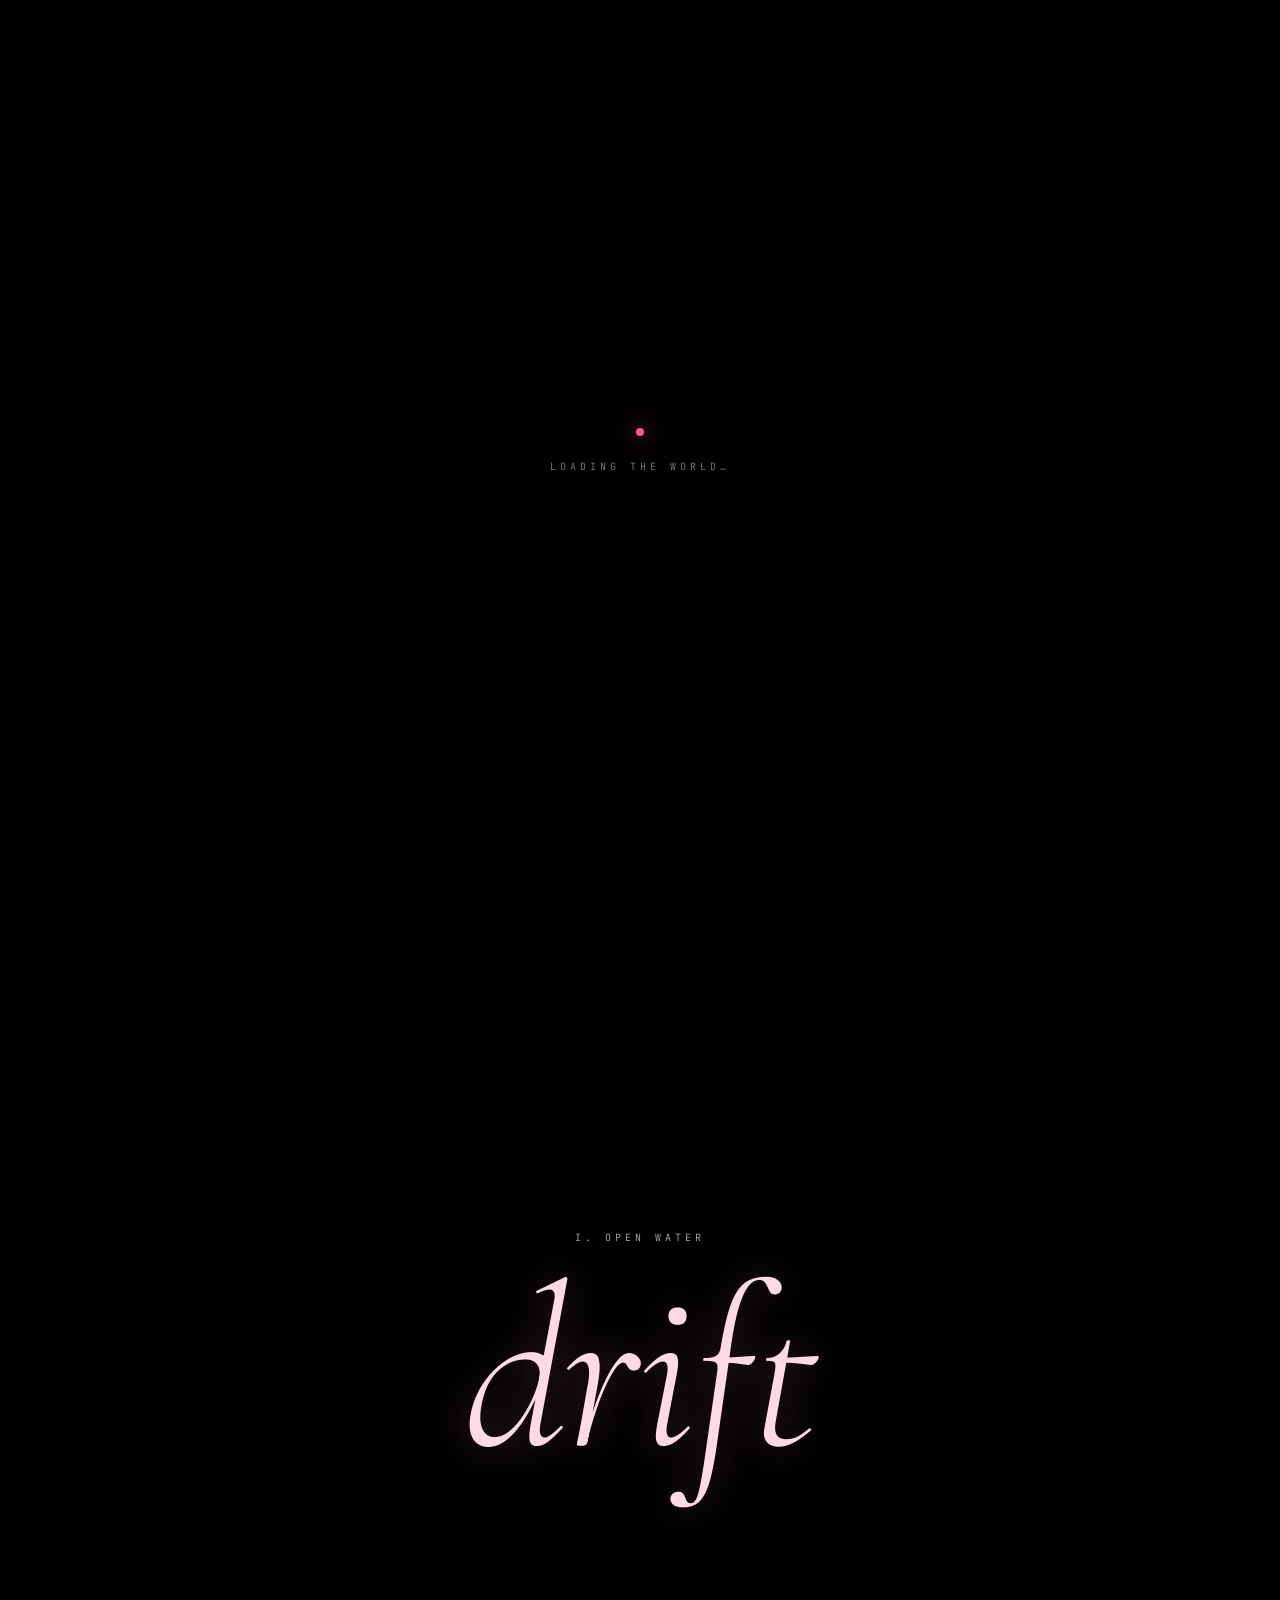
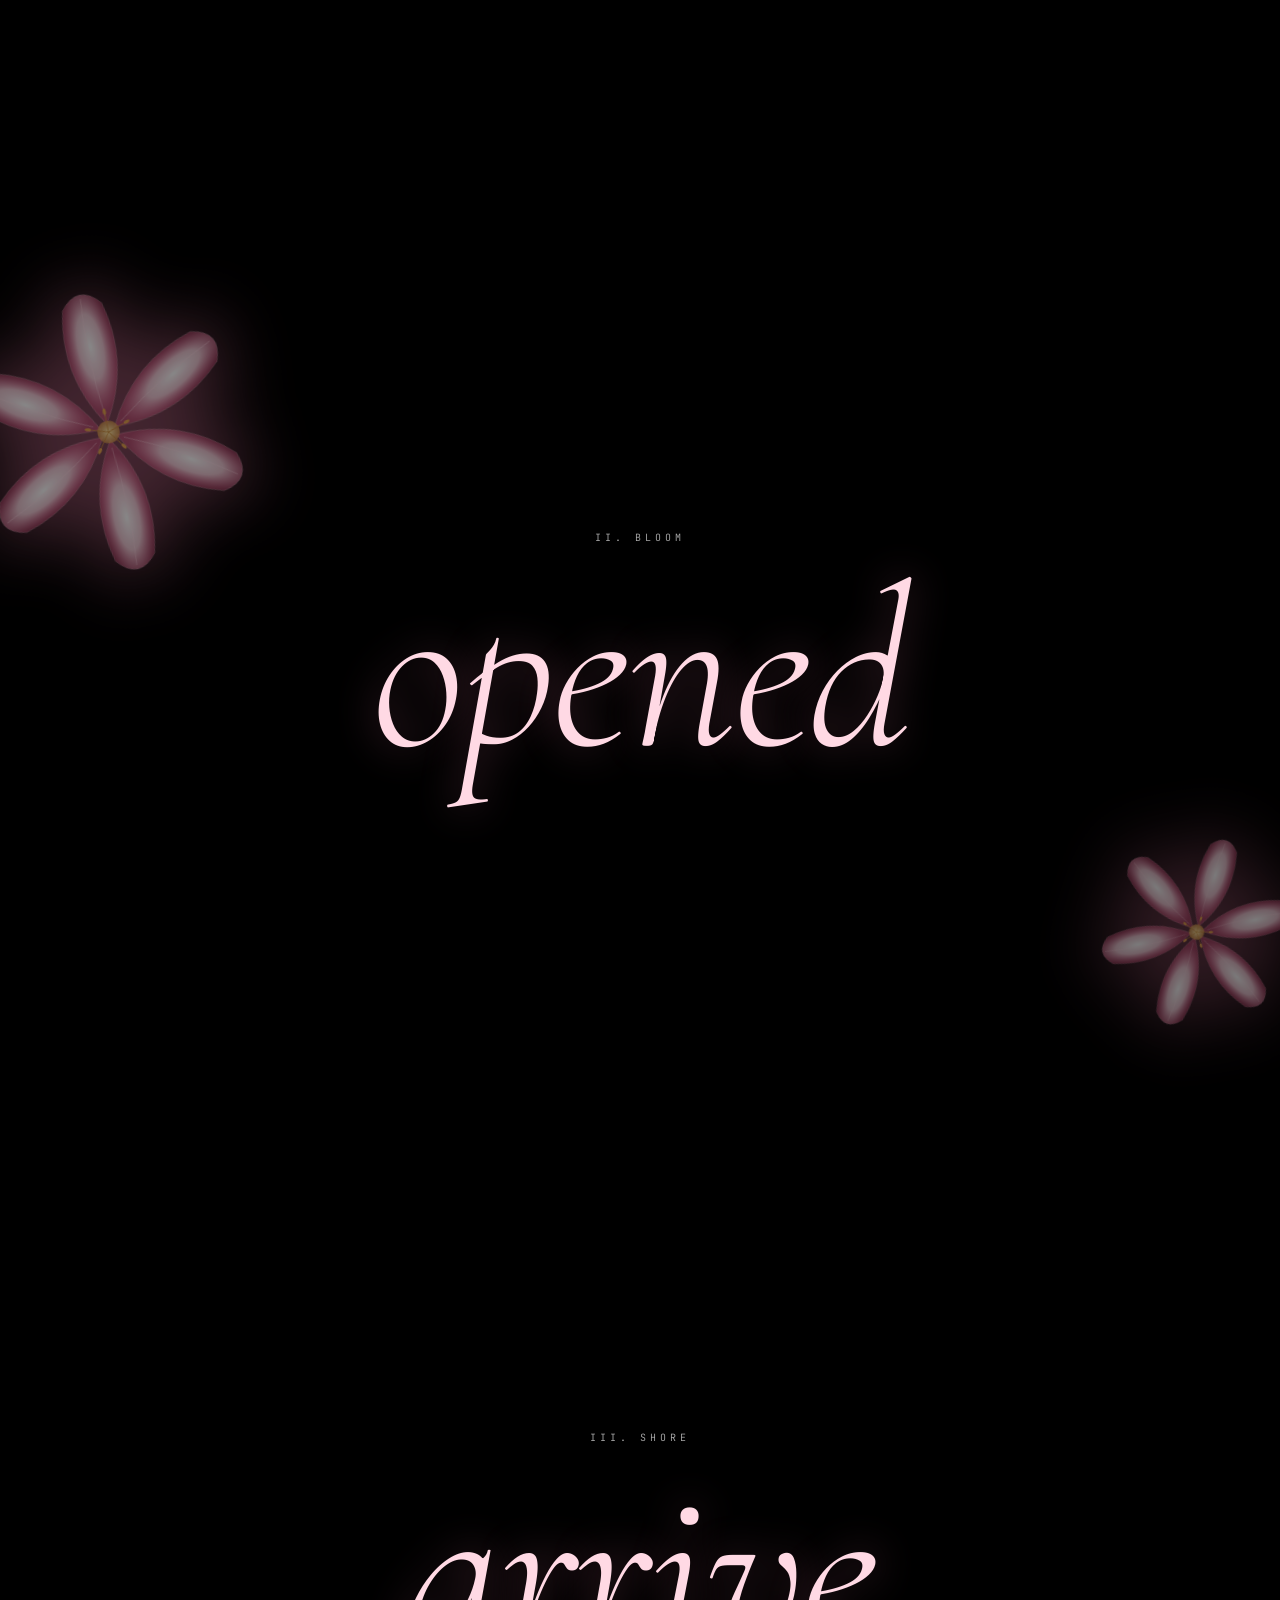
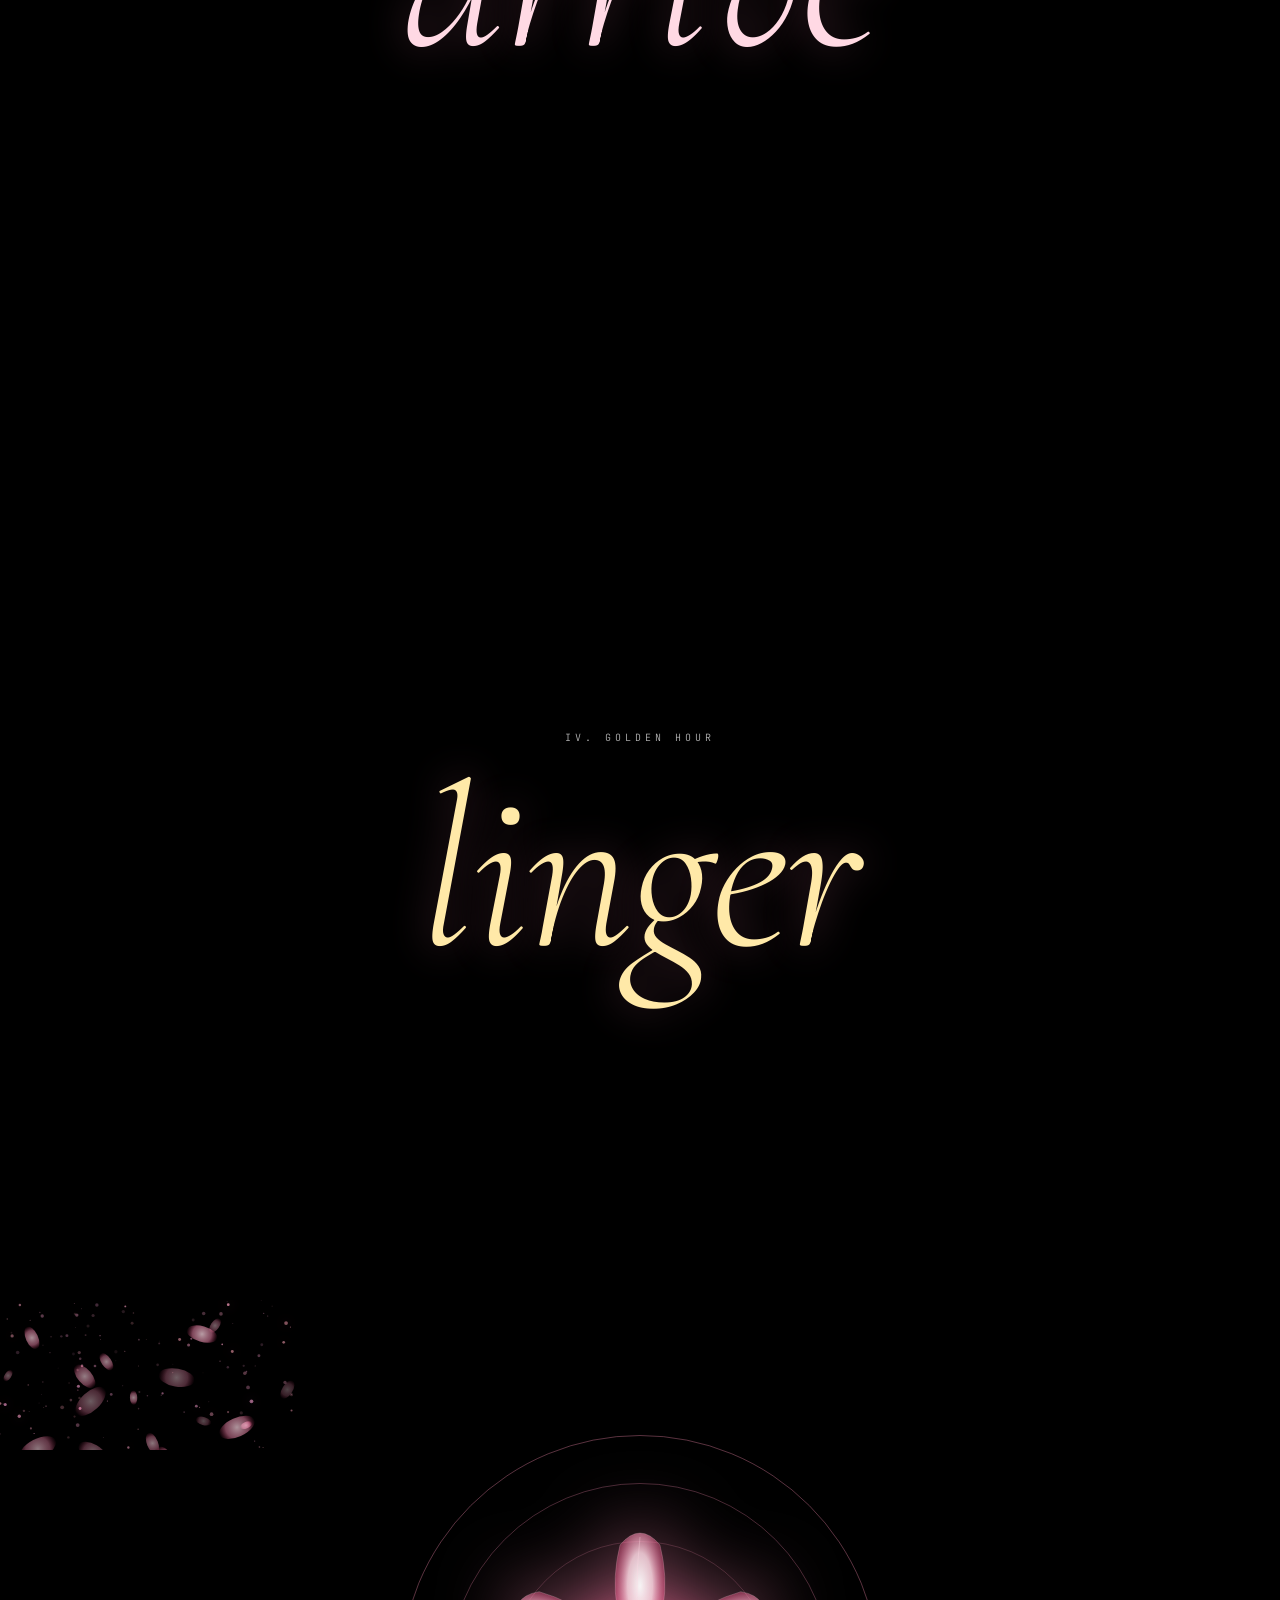
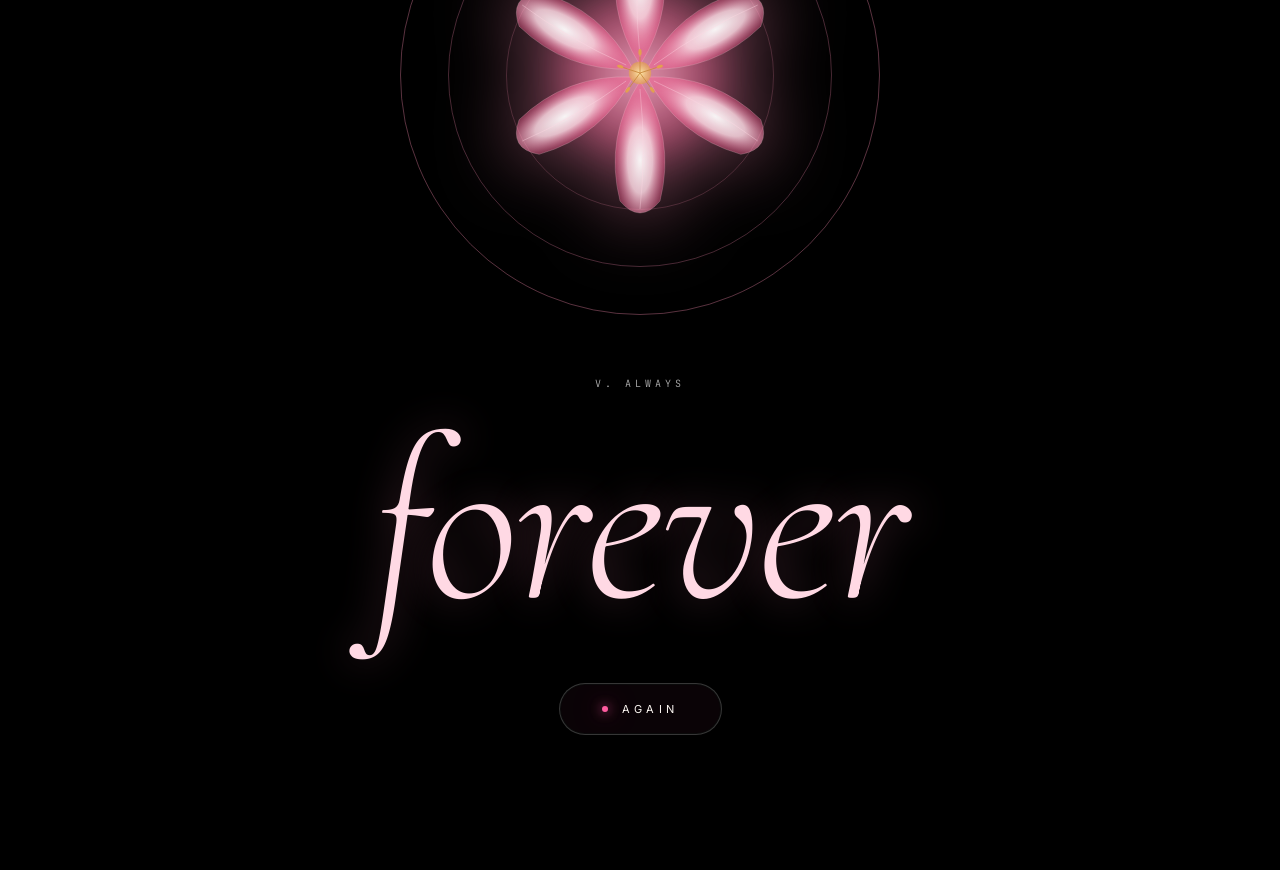
==== commit de696967: "Remove bottom cinematic letterbox bar The bottom cine-bar (32px black strip fixed at bottom) looked " ====
--- a/index.html
+++ b/index.html
@@ -61,8 +61,8 @@
     linear-gradient(180deg, rgba(20,5,12,0.55), rgba(60,15,40,0.4));
 }
 
-/* Letterboxing for cinema feel */
-.cine-bars::before, .cine-bars::after {
+/* Letterboxing for cinema feel — top bar only, no bottom bar */
+.cine-bars::before {
   content: "";
   position: fixed;
   left: 0; right: 0;
@@ -70,9 +70,8 @@
   background: #000;
   z-index: 50;
   pointer-events: none;
-}
-.cine-bars::before { top: 0; }
-.cine-bars::after { bottom: 0; }
+  top: 0;
+}
 
 /* Big cinema type */
 .cine-word {
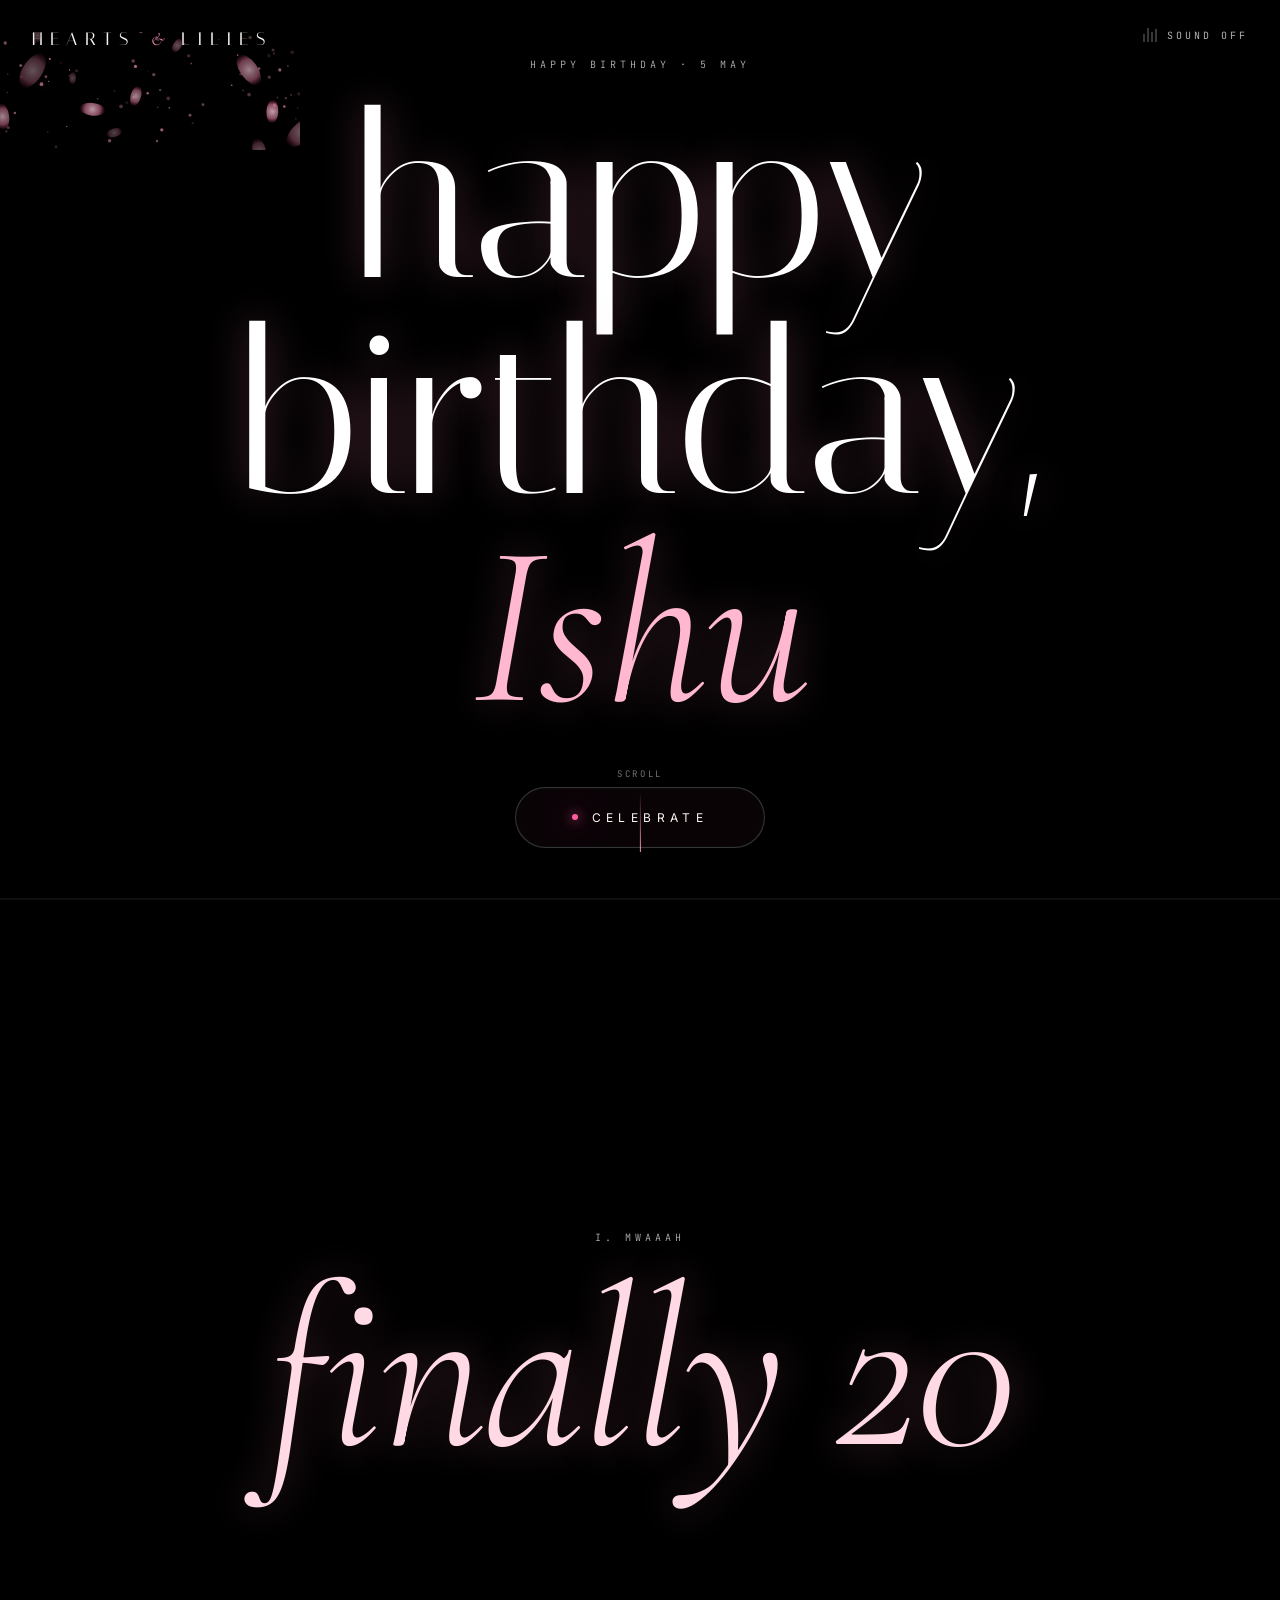
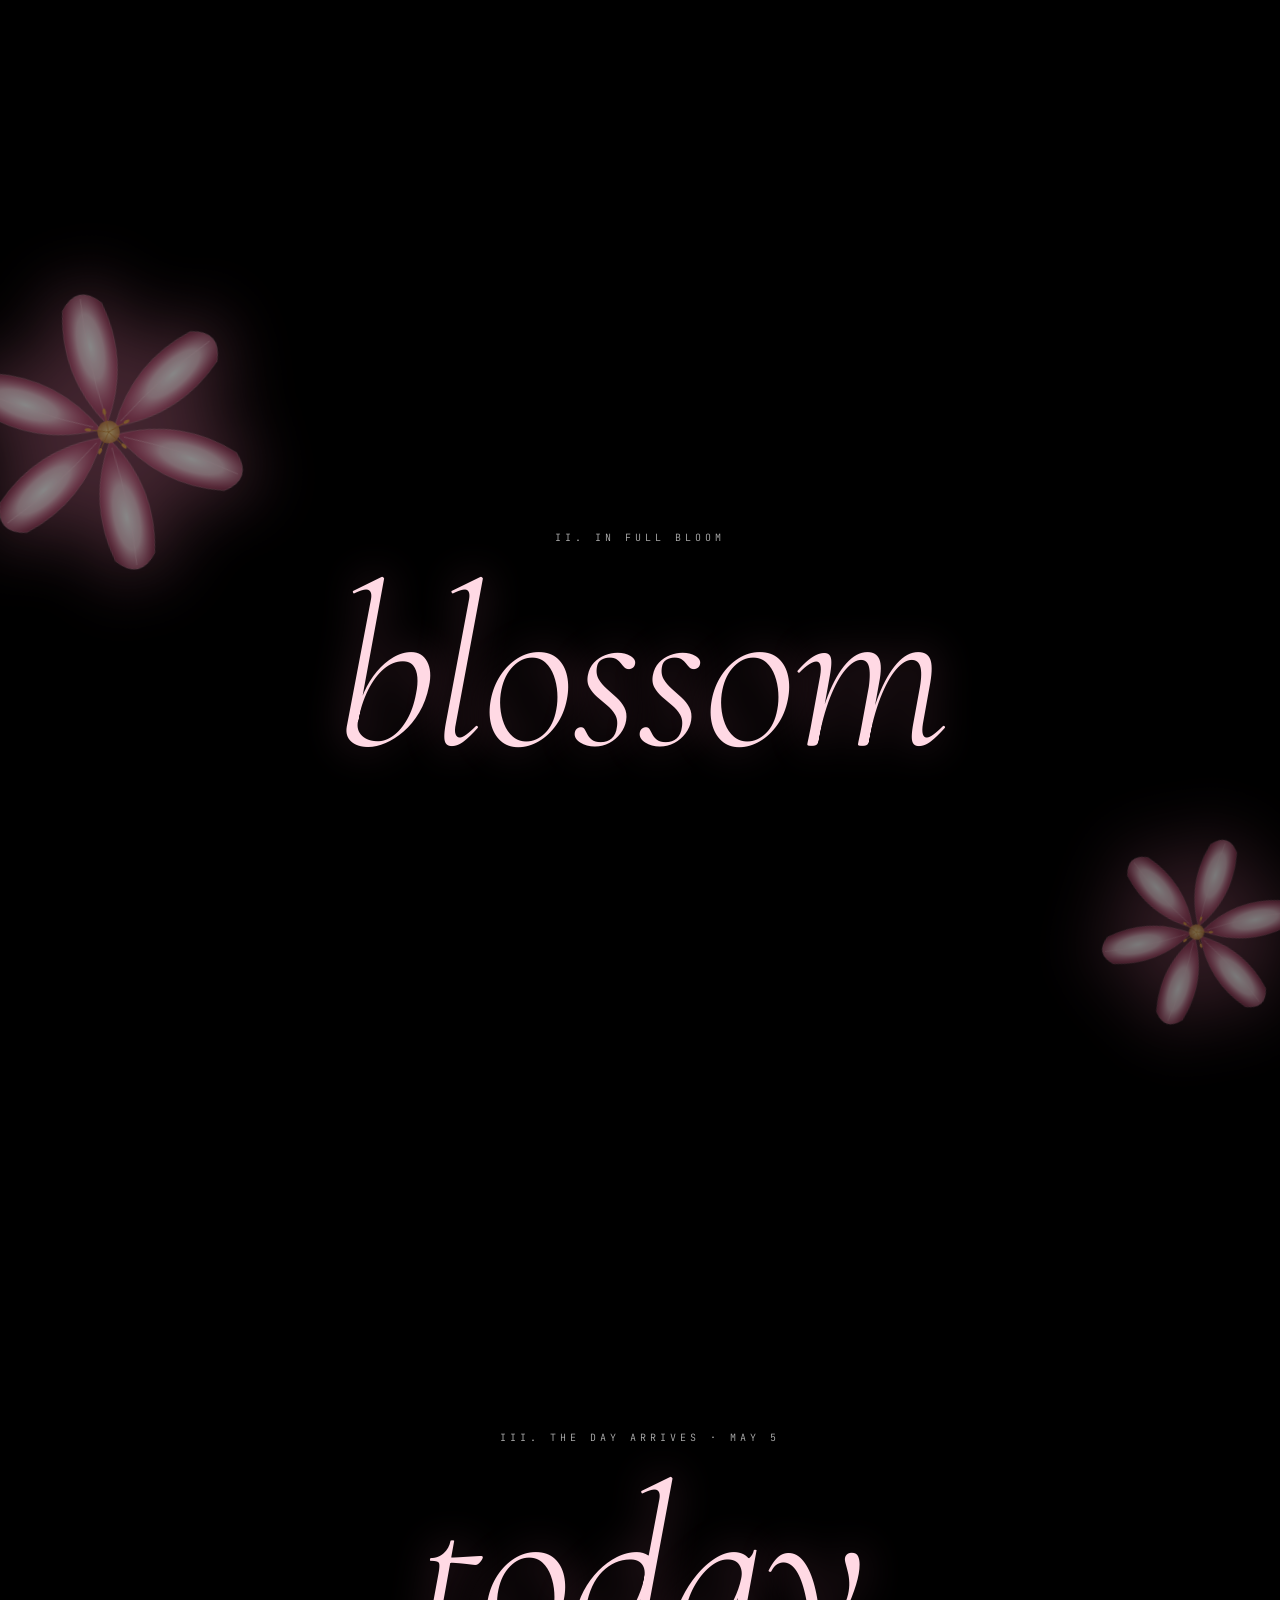
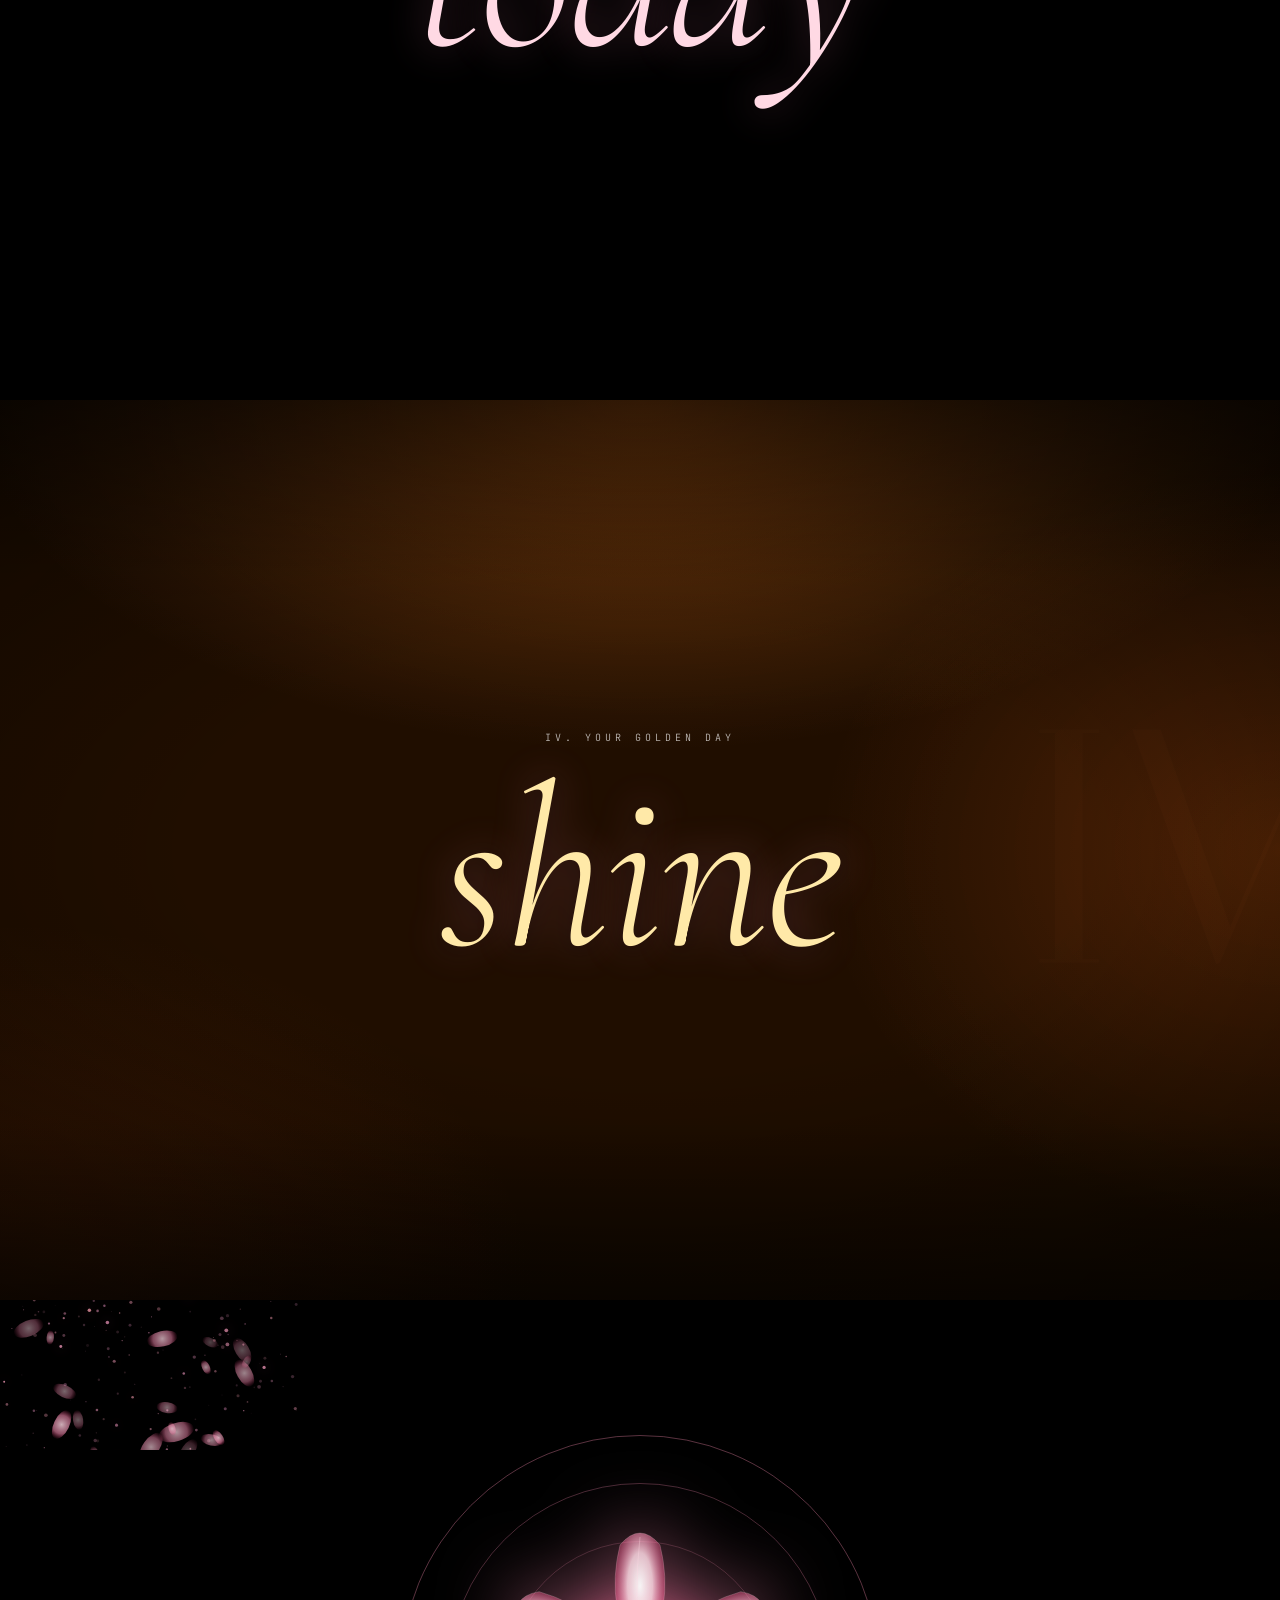
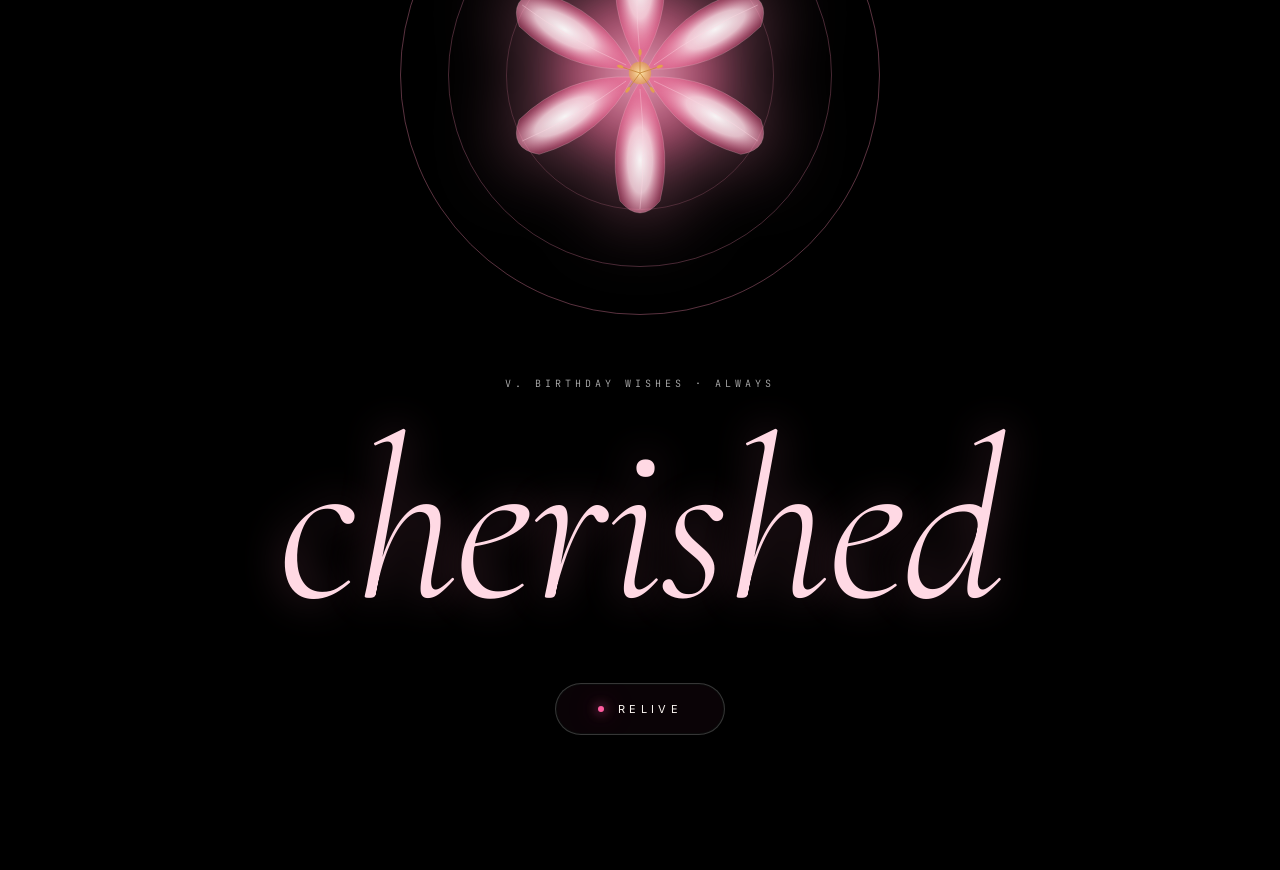
==== commit 54bf1aa1: "mmm" ====
--- a/index.html
+++ b/index.html
@@ -6,7 +6,7 @@
 <meta name="theme-color" content="#0a0306" />
 <meta name="apple-mobile-web-app-capable" content="yes" />
 <meta name="apple-mobile-web-app-status-bar-style" content="black-translucent" />
-<title>Where Hearts Roam</title>
+<title>HAPY BIRTHDAY ISHU 🩷</title>
 
 <link rel="preconnect" href="https://fonts.googleapis.com">
 <link rel="preconnect" href="https://fonts.gstatic.com" crossorigin>
@@ -249,8 +249,23 @@
 <!-- Preload curtain -->
 <div id="preload">
   <div class="pl-mark"></div>
-  <div class="pl-text">Loading the world…</div>
+  <div class="pl-text">Your birthday awaits…</div>
 </div>
+<script>
+  // Runs immediately, independent of all other scripts
+  (function() {
+    var p = document.getElementById('preload');
+    function hide() { if (p) p.classList.add('gone'); }
+    setTimeout(hide, 1800);
+    var vs = document.querySelectorAll('.bg-video');
+    var need = Math.min(vs.length, 2), count = 0;
+    function tick() { if (++count >= need) hide(); }
+    for (var i = 0; i < need; i++) {
+      vs[i].addEventListener('canplay', tick, { once: true });
+      vs[i].addEventListener('error', tick, { once: true });
+    }
+  })();
+</script>
 
 <!-- Brand + audio chrome -->
 <div class="brand">Hearts <span class="amp">&amp;</span> Lilies</div>
@@ -276,16 +291,16 @@
     <div class="scene-content">
       <div style="text-align:center; padding: 0 24px; max-width: 900px;">
         <div class="word-reveal in" style="margin-bottom: 24px;">
-          <span class="cine-tag">A digital love story</span>
-        </div>
-        <h1 class="cine-word word-reveal in" style="margin-bottom: 8px;">where</h1>
+          <span class="cine-tag">Happy Birthday · 5 May</span>
+        </div>
+        <h1 class="cine-word word-reveal in" style="margin-bottom: 8px;">happy</h1>
         <h1 class="cine-word word-reveal in" style="margin-bottom: 56px;">
-          <span class="cine-script" style="color:#ffb8cf;">hearts</span> roam
+          birthday, <span class="cine-script" style="color:#ffb8cf;">Ishu</span>
         </h1>
         <button class="btn-begin word-reveal in" id="beginBtn"
                 onclick="document.getElementById('scene-1').scrollIntoView({behavior:'smooth'})">
           <span class="dot"></span>
-          <span>Enter</span>
+          <span>Celebrate</span>
         </button>
       </div>
     </div>
@@ -309,10 +324,10 @@
     <div class="scene-content">
       <div style="text-align:center; padding: 0 24px;">
         <div class="word-reveal" style="margin-bottom: 18px;">
-          <span class="cine-tag">i. open water</span>
+          <span class="cine-tag">i. mwaaah</span>
         </div>
         <h2 class="cine-word word-reveal">
-          <span class="cine-script" style="color:#ffd9e4;">drift</span>
+          <span class="cine-script" style="color:#ffd9e4;">finally 20</span>
         </h2>
       </div>
     </div>
@@ -337,10 +352,10 @@
     <div class="scene-content">
       <div style="text-align:center; padding: 0 24px;">
         <div class="word-reveal" style="margin-bottom: 18px;">
-          <span class="cine-tag">ii. bloom</span>
+          <span class="cine-tag">ii. in full bloom</span>
         </div>
         <h2 class="cine-word word-reveal">
-          <span class="cine-script" style="color:#ffd9e4;">opened</span>
+          <span class="cine-script" style="color:#ffd9e4;">blossom</span>
         </h2>
       </div>
     </div>
@@ -359,17 +374,21 @@
     <div class="scene-content">
       <div style="text-align:center; padding: 0 24px;">
         <div class="word-reveal" style="margin-bottom: 18px;">
-          <span class="cine-tag">iii. shore</span>
+          <span class="cine-tag">iii. the day arrives · may 5</span>
         </div>
         <h2 class="cine-word word-reveal">
-          <span class="cine-script" style="color:#ffd9e4;">arrive</span>
+          <span class="cine-script" style="color:#ffd9e4;">today</span>
         </h2>
       </div>
     </div>
   </section>
 
   <!-- ==================== SCENE 4 — GOLDEN HOUR (sunset, replaces fizz) ==================== -->
-  <section class="scene" id="scene-4" data-scene-label="04 Golden">
+  <section class="scene" id="scene-4" data-scene-label="04 Golden" style="background:
+    radial-gradient(ellipse 80% 60% at 50% 0%, rgba(255,160,40,0.28), transparent 65%),
+    radial-gradient(ellipse 60% 70% at 100% 50%, rgba(255,120,20,0.18), transparent 60%),
+    radial-gradient(ellipse 70% 70% at 0% 100%, rgba(200,90,10,0.15), transparent 60%),
+    #1a0d00;">
     <video class="bg-video ken-burns" autoplay muted loop playsinline preload="auto">
       <source src="https://videos.pexels.com/video-files/3045163/3045163-uhd_3840_2160_24fps.mp4" type="video/mp4">
     </video>
@@ -381,10 +400,10 @@
     <div class="scene-content">
       <div style="text-align:center; padding: 0 24px;">
         <div class="word-reveal" style="margin-bottom: 18px;">
-          <span class="cine-tag">iv. golden hour</span>
+          <span class="cine-tag">iv. your golden day</span>
         </div>
         <h2 class="cine-word word-reveal">
-          <span class="cine-script" style="color:#ffe9a8;">linger</span>
+          <span class="cine-script" style="color:#ffe9a8;">shine</span>
         </h2>
       </div>
     </div>
@@ -413,17 +432,17 @@
 
       <div style="text-align:center; padding: 0 24px;">
         <div class="word-reveal" style="margin-bottom: 24px;">
-          <span class="cine-tag">v. always</span>
+          <span class="cine-tag">v. birthday wishes · always</span>
         </div>
         <h2 class="cine-word word-reveal">
-          <span class="cine-script" style="color:#ffd9e4;">forever</span>
+          <span class="cine-script" style="color:#ffd9e4;">cherished</span>
         </h2>
       </div>
 
       <button class="btn-begin word-reveal" onclick="document.getElementById('scene-0').scrollIntoView({behavior:'smooth'})"
               style="padding: 18px 42px; font-size:11px; letter-spacing:0.4em;">
         <span class="dot"></span>
-        <span>Again</span>
+        <span>Relive</span>
       </button>
     </div>
   </section>
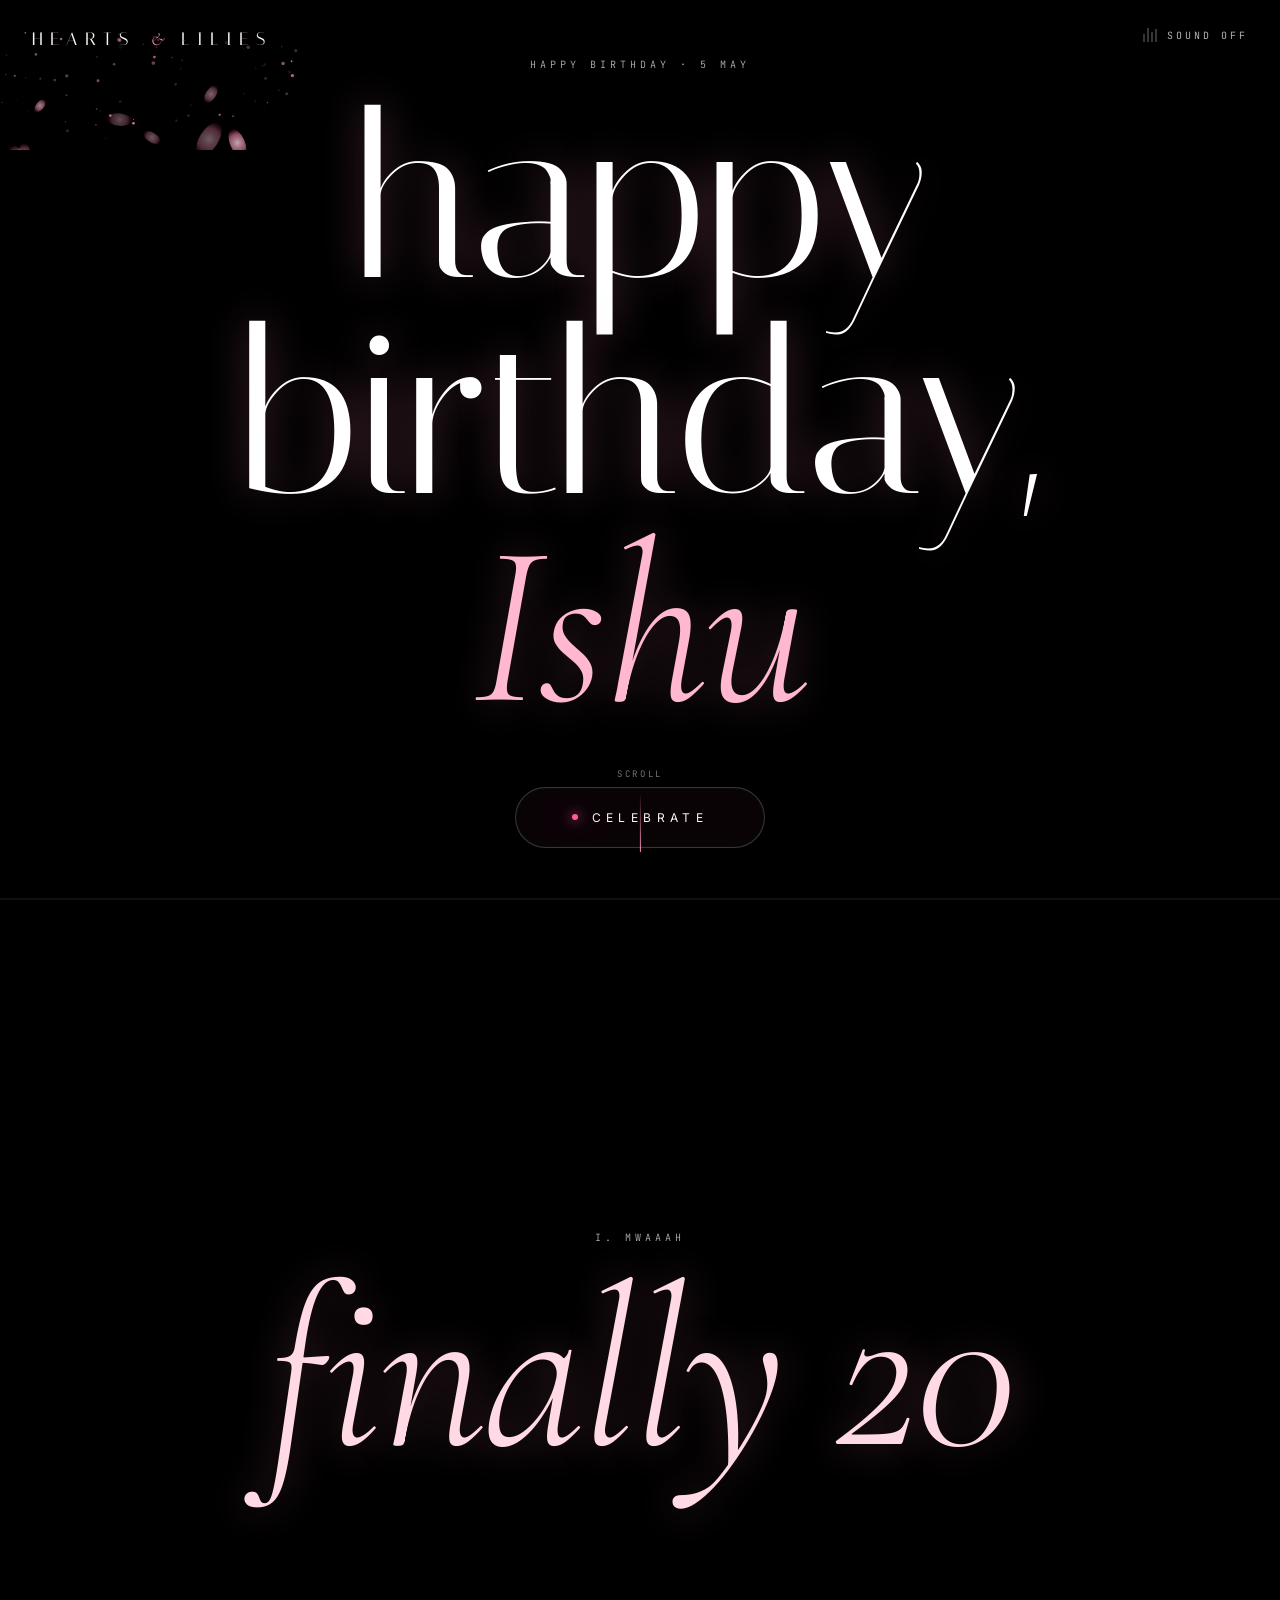
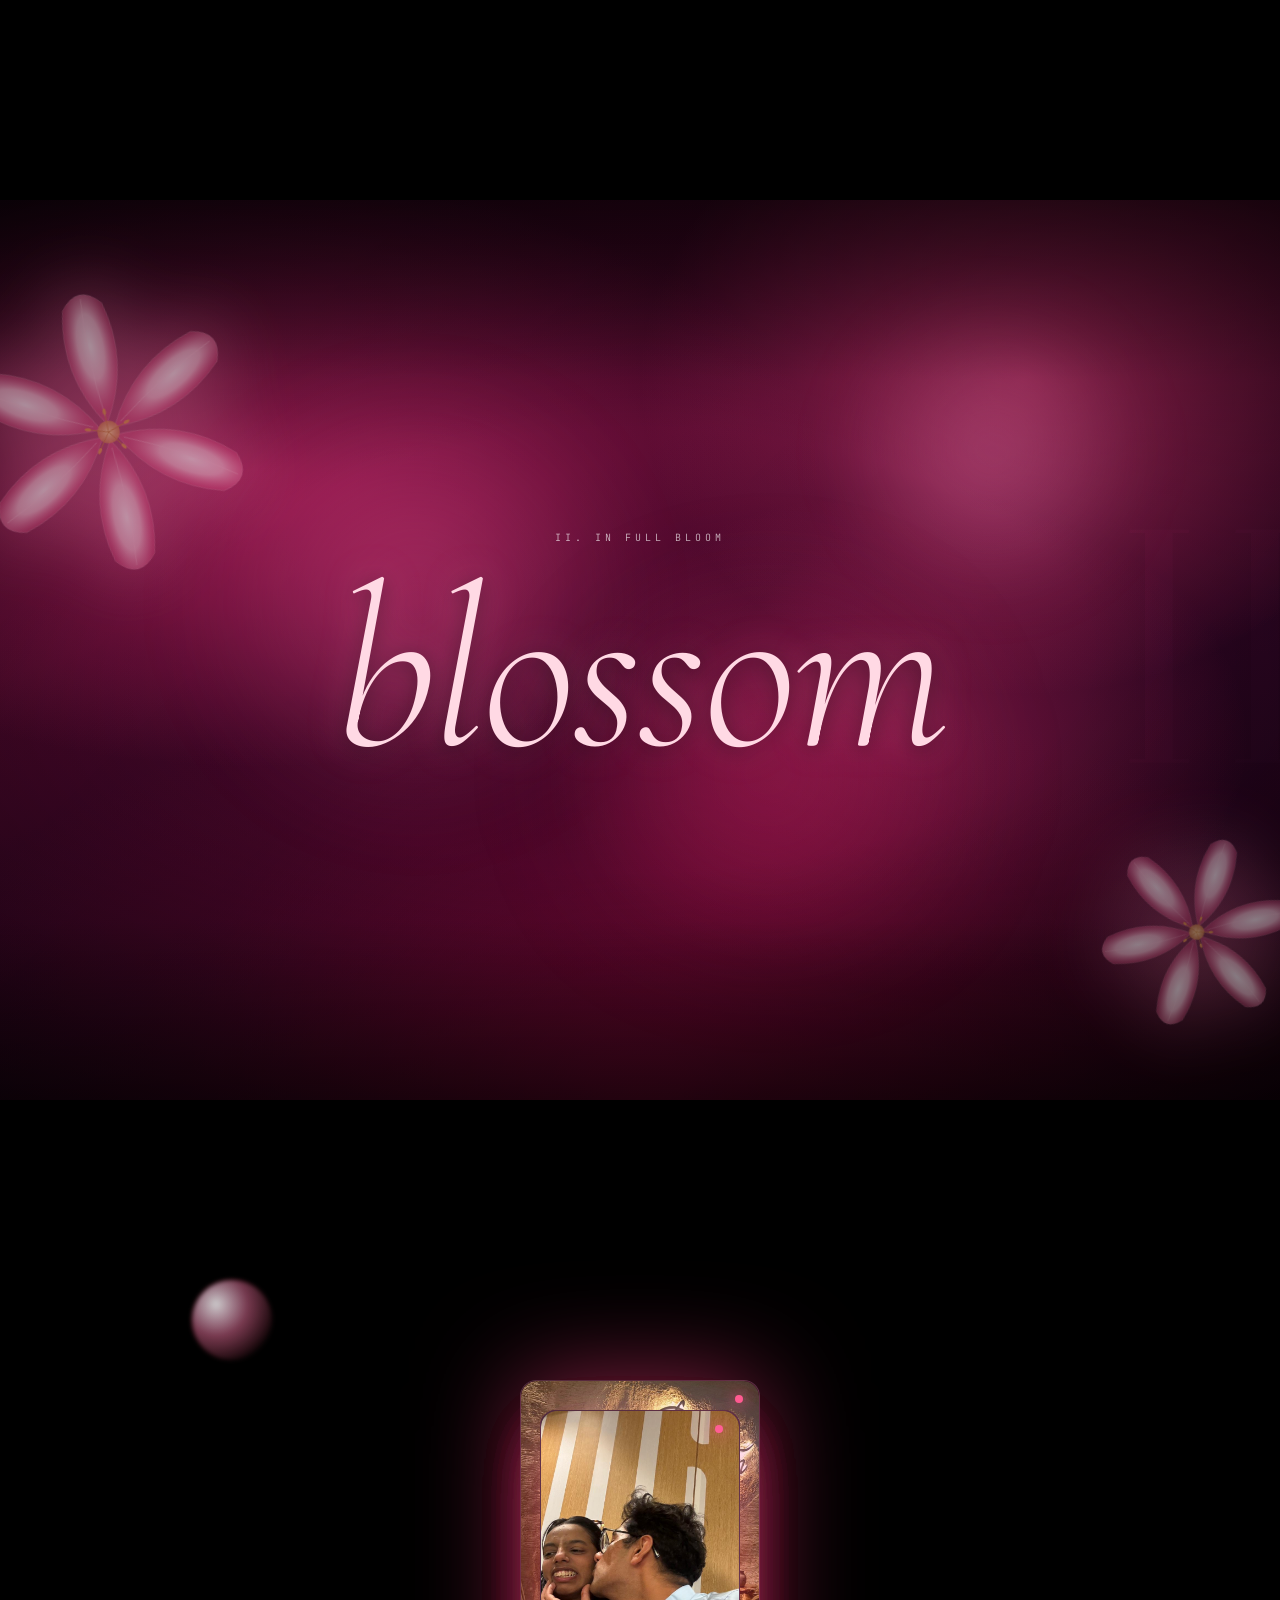
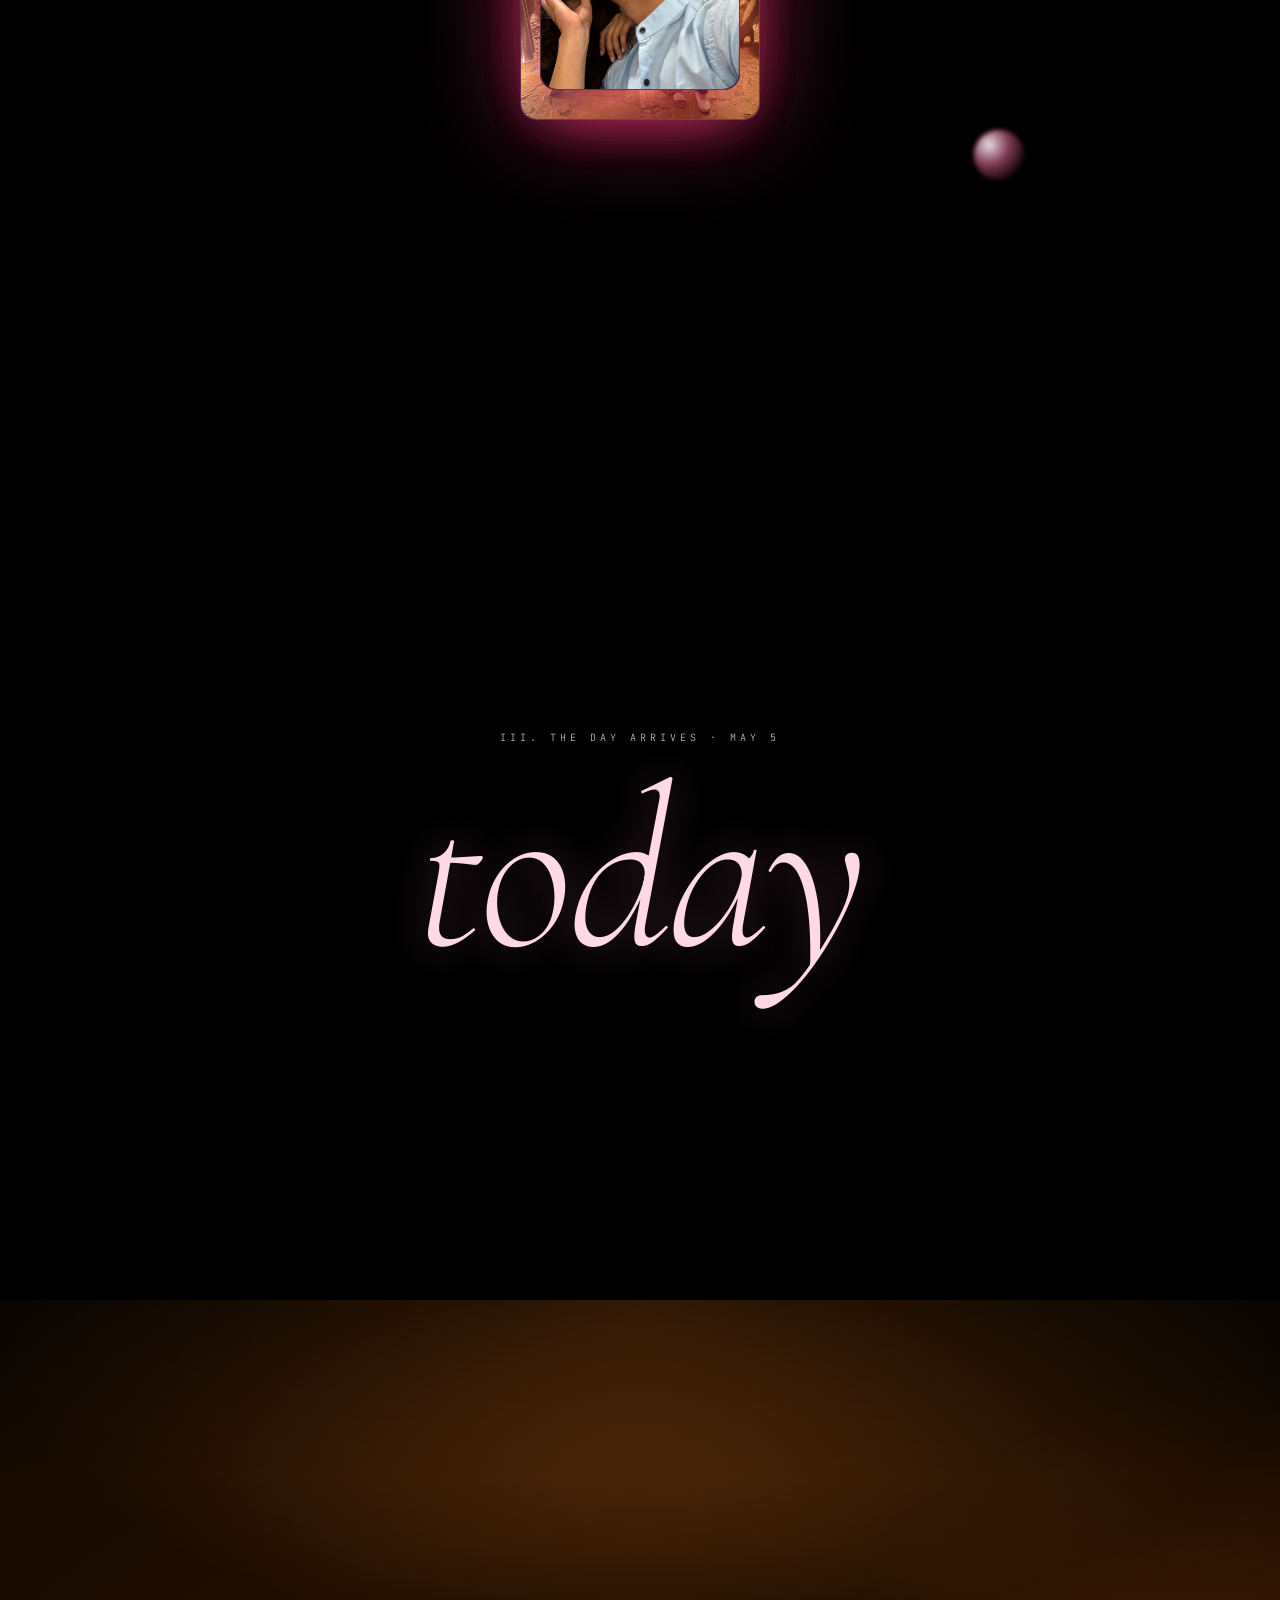
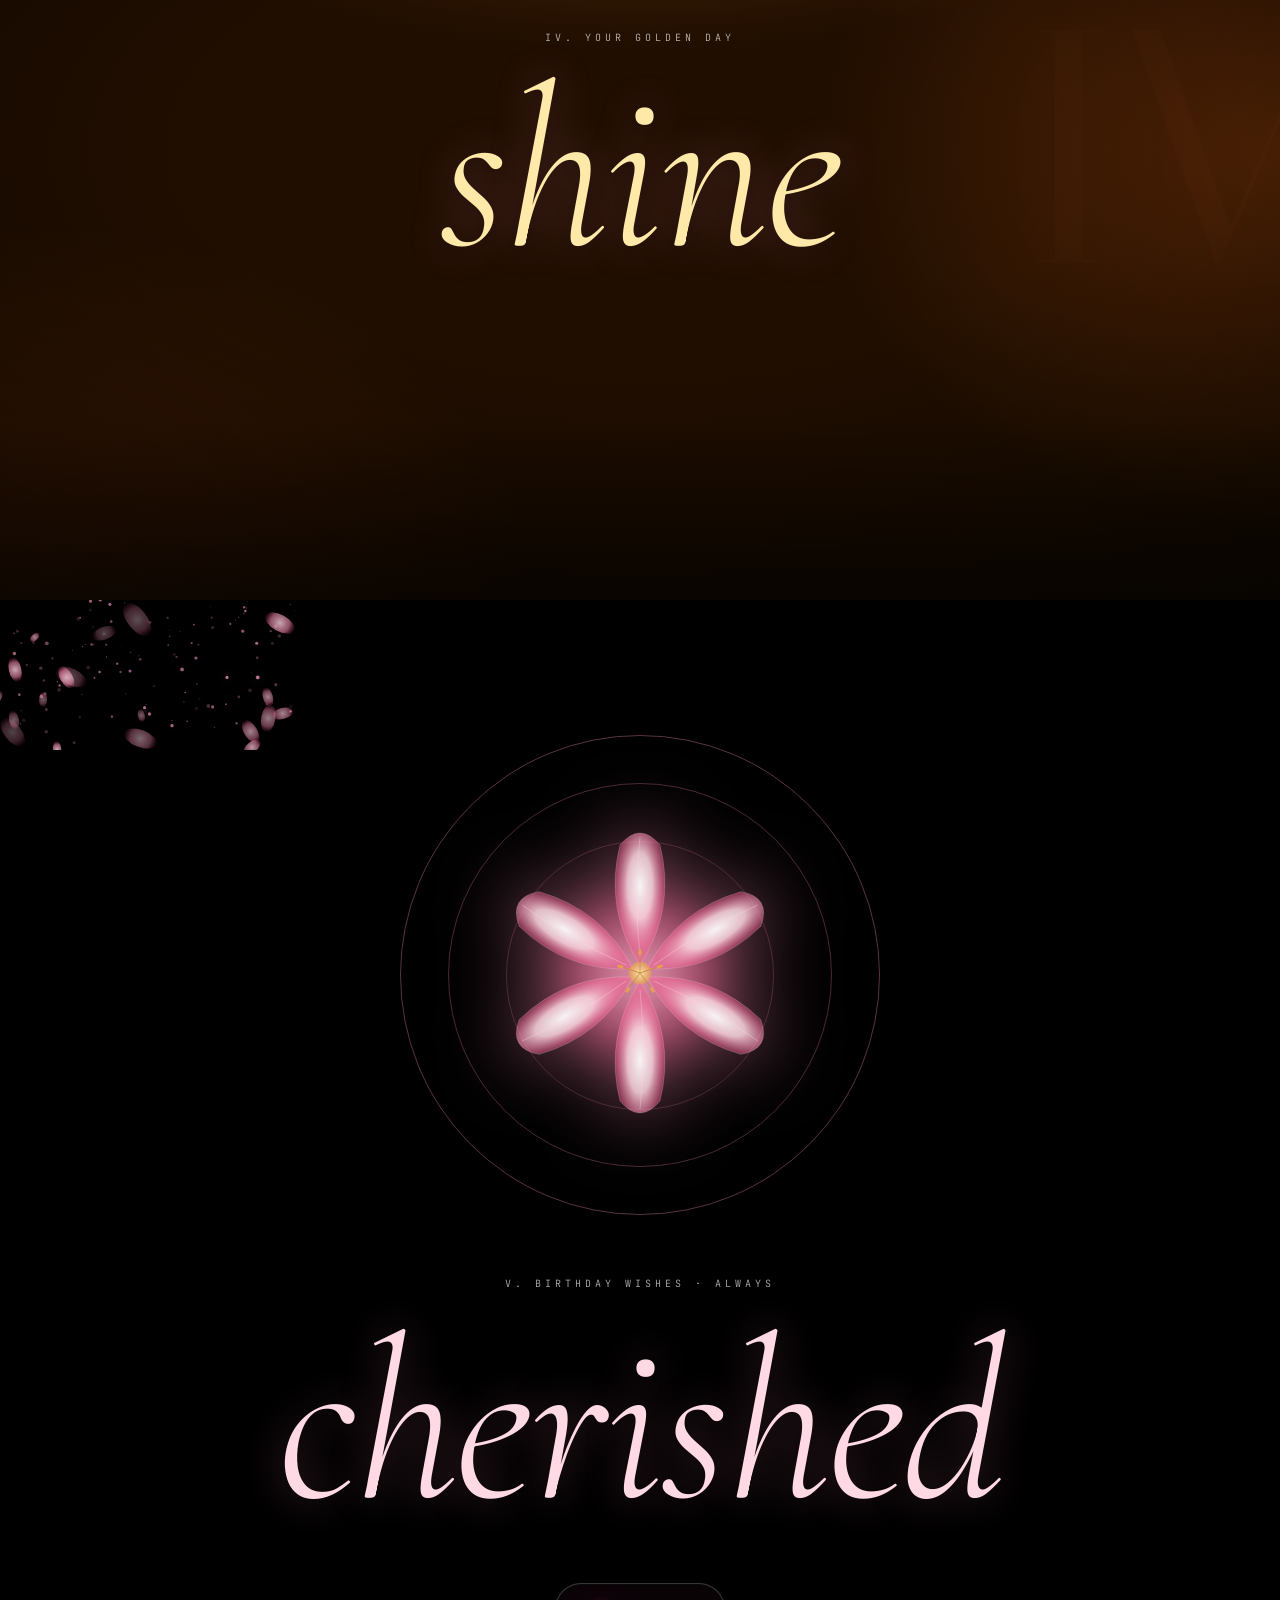
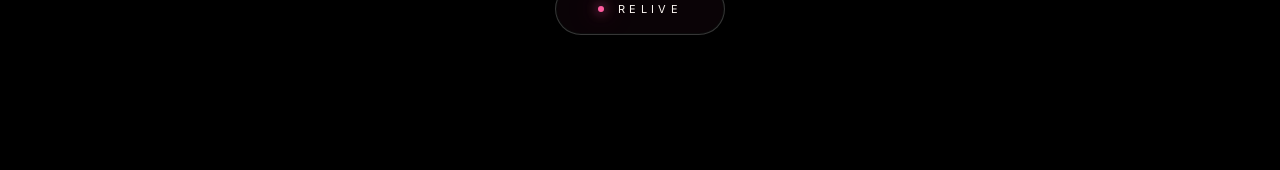
==== commit 8612357d: "Add floating photo cards scene with 6 real photos" ====
--- a/index.html
+++ b/index.html
@@ -241,6 +241,148 @@
   .audio-toggle span:not(.bars) { display: none; }
   .meta { display: none; }
   .brand { font-size: 10px; letter-spacing: 0.28em; }
+}
+
+/* ============ Floating Cards Scene ============ */
+.ph-wow {
+  position: relative;
+  border-radius: 16px;
+  overflow: hidden;
+  background: linear-gradient(135deg, #2a0a18 0%, #4a1530 30%, #2a0a18 60%, #6a1a3e 100%);
+  background-size: 300% 300%;
+  animation: phShift 8s ease-in-out infinite;
+  border: 1px solid rgba(255,182,210,0.2);
+  box-shadow:
+    inset 0 1px 0 rgba(255,255,255,0.15),
+    inset 0 -1px 0 rgba(0,0,0,0.3),
+    0 24px 60px rgba(255,62,127,0.18);
+}
+.ph-wow::before {
+  content: "";
+  position: absolute;
+  inset: 0;
+  background:
+    radial-gradient(60% 80% at 30% 30%, rgba(255,143,182,0.4), transparent 65%),
+    radial-gradient(40% 60% at 70% 70%, rgba(255,217,228,0.3), transparent 65%);
+  mix-blend-mode: screen;
+}
+.ph-wow::after {
+  content: "";
+  position: absolute;
+  inset: 0;
+  background: linear-gradient(115deg, transparent 30%, rgba(255,255,255,0.25) 50%, transparent 70%);
+  background-size: 200% 100%;
+  animation: phSheen 4s ease-in-out infinite;
+  mix-blend-mode: overlay;
+}
+.ph-mark-wow {
+  position: absolute; top: 14px; right: 16px;
+  width: 8px; height: 8px;
+  border-radius: 50%;
+  background: #ff5e94;
+  box-shadow: 0 0 14px #ff5e94, 0 0 30px #ff3e7f;
+  z-index: 3;
+}
+.ph-num {
+  position: absolute; bottom: 14px; left: 16px;
+  font-family: 'JetBrains Mono', monospace;
+  font-size: 9px;
+  letter-spacing: 0.25em;
+  color: rgba(255,255,255,0.7);
+  z-index: 3;
+}
+@keyframes phShift {
+  0%, 100% { background-position: 0% 0%; }
+  50% { background-position: 100% 100%; }
+}
+@keyframes phSheen {
+  0% { background-position: 100% 0; }
+  100% { background-position: -100% 0; }
+}
+.float-orbit {
+  position: absolute;
+  width: 100%; height: 100%;
+  perspective: 1200px;
+}
+.float-orbit .orbit-frame {
+  position: absolute;
+  width: 200px; height: 280px;
+  left: 50%; top: 50%;
+  margin: -140px 0 0 -100px;
+  animation: orbitFly 24s ease-in-out infinite;
+  transform-style: preserve-3d;
+}
+@keyframes orbitFly {
+  0%, 100% {
+    transform: translate3d(var(--x, 0), var(--y, 0), var(--z, 0))
+               rotateY(var(--ry, 0deg)) rotateX(var(--rx, 0deg));
+  }
+  50% {
+    transform: translate3d(calc(var(--x, 0) * 0.6), calc(var(--y, 0) - 30px), calc(var(--z, 0) - 50px))
+               rotateY(calc(var(--ry, 0deg) + 20deg)) rotateX(calc(var(--rx, 0deg) - 10deg));
+  }
+}
+.orb {
+  position: absolute;
+  border-radius: 50%;
+  background: radial-gradient(circle at 30% 30%, rgba(255,255,255,0.95), rgba(255,143,182,0.5) 40%, transparent 80%);
+  filter: blur(2px);
+  animation: orbFloat 16s ease-in-out infinite;
+  pointer-events: none;
+  mix-blend-mode: screen;
+}
+@keyframes orbFloat {
+  0%, 100% { transform: translate(0, 0) scale(1); }
+  33% { transform: translate(40px, -60px) scale(1.3); }
+  66% { transform: translate(-30px, 30px) scale(0.8); }
+}
+@keyframes heartBreathe {
+  0%, 100% { transform: scale(1); }
+  50% { transform: scale(1.15); }
+}
+.ocean-wave {
+  position: absolute;
+  left: -50%; right: -50%;
+  height: 80%;
+  top: 30%;
+  background-repeat: repeat-x;
+  background-size: 1200px 100%;
+  mix-blend-mode: screen;
+  opacity: 0.7;
+  transform-origin: 50% 0%;
+  animation: oceanFlow 14s linear infinite;
+}
+.ocean-wave.w1 {
+  background-image:
+    radial-gradient(ellipse 600px 80px at 50% 50%, rgba(255,217,228,0.5), transparent 70%),
+    radial-gradient(ellipse 400px 60px at 0% 50%, rgba(255,143,182,0.4), transparent 70%);
+  top: 38%; height: 30%; animation-duration: 18s; filter: blur(1px);
+}
+.ocean-wave.w2 {
+  background-image:
+    radial-gradient(ellipse 800px 100px at 50% 50%, rgba(255,94,148,0.6), transparent 65%),
+    radial-gradient(ellipse 500px 70px at 100% 50%, rgba(226,27,98,0.45), transparent 70%);
+  top: 50%; height: 35%; animation-duration: 14s; animation-direction: reverse; filter: blur(2px);
+}
+.ocean-wave.w3 {
+  background-image:
+    radial-gradient(ellipse 1000px 120px at 50% 50%, rgba(255,143,182,0.7), transparent 60%),
+    radial-gradient(ellipse 600px 90px at 30% 50%, rgba(255,62,127,0.55), transparent 65%);
+  top: 60%; height: 40%; animation-duration: 11s; filter: blur(3px);
+}
+.ocean-wave.w4 {
+  background-image:
+    linear-gradient(90deg, transparent 0%, rgba(255,217,228,0.3) 25%, transparent 50%, rgba(255,143,182,0.4) 75%, transparent 100%);
+  top: 72%; height: 28%; animation-duration: 8s; animation-direction: reverse; filter: blur(1px); opacity: 0.9;
+}
+@keyframes oceanFlow {
+  0% { transform: translateX(0); }
+  100% { transform: translateX(-1200px); }
+}
+@keyframes shimmerY {
+  0% { transform: translateY(0); opacity: 0.5; }
+  50% { opacity: 0.9; }
+  100% { transform: translateY(40px); opacity: 0.5; }
 }
 </style>
 </head>
@@ -334,8 +476,21 @@
   </section>
 
   <!-- ==================== SCENE 2 — BLOOM (lilies field / florals) ==================== -->
-  <section class="scene" id="scene-2" data-scene-label="02 Bloom">
-    <video class="bg-video ken-burns" autoplay muted loop playsinline preload="auto">
+  <section class="scene" id="scene-2" data-scene-label="02 Bloom" style="background:
+    radial-gradient(ellipse 80% 60% at 20% 30%, rgba(180,40,100,0.7), transparent 55%),
+    radial-gradient(ellipse 60% 70% at 80% 20%, rgba(255,80,140,0.5), transparent 50%),
+    radial-gradient(ellipse 100% 80% at 50% 100%, rgba(100,10,50,0.9), transparent 60%),
+    radial-gradient(ellipse 50% 50% at 70% 60%, rgba(220,60,120,0.4), transparent 55%),
+    linear-gradient(160deg, #1a0418 0%, #3a0828 35%, #1e0520 65%, #0d0210 100%);">
+
+    <!-- Atmospheric bloom glows -->
+    <div style="position:absolute;inset:0;z-index:1;pointer-events:none;">
+      <div style="position:absolute;left:15%;top:20%;width:35vw;height:35vw;border-radius:50%;background:radial-gradient(circle,rgba(255,100,160,0.35),transparent 70%);filter:blur(40px);animation:corePulse 7s ease-in-out infinite;"></div>
+      <div style="position:absolute;right:10%;top:10%;width:25vw;height:25vw;border-radius:50%;background:radial-gradient(circle,rgba(255,160,200,0.3),transparent 70%);filter:blur(30px);animation:corePulse 9s ease-in-out infinite;animation-delay:-3s;"></div>
+      <div style="position:absolute;left:40%;bottom:15%;width:40vw;height:30vw;border-radius:50%;background:radial-gradient(circle,rgba(200,40,100,0.4),transparent 70%);filter:blur(50px);animation:corePulse 11s ease-in-out infinite;animation-delay:-5s;"></div>
+    </div>
+
+    <video class="bg-video ken-burns" autoplay muted loop playsinline preload="auto" style="opacity:0.55;">
       <source src="https://videos.pexels.com/video-files/4763824/4763824-hd_1920_1080_30fps.mp4" type="video/mp4">
     </video>
     <div class="scene-tint pink-tint"></div>
@@ -359,6 +514,63 @@
         </h2>
       </div>
     </div>
+  </section>
+
+  <!-- ==================== SCENE PHOTOS — FLOATING CARDS ==================== -->
+  <section class="scene" id="scene-photos" data-scene-label="Photos">
+    <video class="bg-video" autoplay muted loop playsinline preload="auto"
+           style="animation: kenBurns 32s ease-in-out infinite alternate;">
+      <source src="https://videos.pexels.com/video-files/3163534/3163534-uhd_3840_2160_30fps.mp4" type="video/mp4">
+    </video>
+    <div style="position:absolute;inset:0;z-index:-1;overflow:hidden;background:
+      radial-gradient(ellipse 80% 60% at 50% 0%, #ff8eb3 0%, transparent 55%),
+      radial-gradient(ellipse 100% 80% at 50% 100%, #2a0518 0%, transparent 65%),
+      linear-gradient(180deg, #5a1438 0%, #2a0a20 45%, #0a0306 100%);">
+      <div style="position:absolute;left:50%;top:18%;transform:translateX(-50%);width:40vmin;height:40vmin;border-radius:50%;background:radial-gradient(circle,#ffd9e4 0%,#ff8eb3 30%,transparent 65%);filter:blur(20px);animation:heartBreathe 6s ease-in-out infinite;mix-blend-mode:screen;"></div>
+      <div class="ocean-wave w1"></div>
+      <div class="ocean-wave w2"></div>
+      <div class="ocean-wave w3"></div>
+      <div class="ocean-wave w4"></div>
+      <div style="position:absolute;left:0;right:0;top:35%;height:50%;background:repeating-linear-gradient(180deg,transparent 0,transparent 8px,rgba(255,217,228,0.06) 8px,rgba(255,217,228,0.06) 9px);mix-blend-mode:screen;animation:shimmerY 8s linear infinite;"></div>
+    </div>
+    <div style="position:absolute;inset:0;z-index:1;background:linear-gradient(135deg,rgba(255,62,127,0.18),rgba(226,27,98,0.22)),radial-gradient(ellipse 60% 80% at 50% 100%,rgba(255,143,182,0.3),transparent 60%);mix-blend-mode:soft-light;pointer-events:none;"></div>
+    <div class="cine-vignette"></div>
+
+    <div class="float-orbit" style="z-index:5;">
+      <div class="orbit-frame" style="--x:-340px; --y:-180px; --z:0px; --ry:15deg; --rx:-5deg; animation-delay:0s;">
+        <div class="ph-wow" style="width:100%;height:100%;"><span class="ph-mark-wow"></span>
+          <img src="photo1.jpg" style="position:absolute;inset:0;width:100%;height:100%;object-fit:cover;border-radius:16px;z-index:1;">
+        </div>
+      </div>
+      <div class="orbit-frame" style="--x:340px; --y:-200px; --z:-40px; --ry:-18deg; --rx:-6deg; animation-delay:-3s;">
+        <div class="ph-wow" style="width:100%;height:100%;"><span class="ph-mark-wow"></span>
+          <img src="photo2.jpg" style="position:absolute;inset:0;width:100%;height:100%;object-fit:cover;border-radius:16px;z-index:1;">
+        </div>
+      </div>
+      <div class="orbit-frame" style="--x:0px; --y:0px; --z:100px; --ry:0deg; --rx:0deg; animation-delay:-6s; width:240px; height:340px; margin:-170px 0 0 -120px;">
+        <div class="ph-wow" style="width:100%;height:100%;box-shadow:0 0 100px rgba(255,62,127,0.55);"><span class="ph-mark-wow"></span>
+          <img src="photo3.jpg" style="position:absolute;inset:0;width:100%;height:100%;object-fit:cover;border-radius:16px;z-index:1;">
+        </div>
+      </div>
+      <div class="orbit-frame" style="--x:-300px; --y:180px; --z:-60px; --ry:20deg; --rx:8deg; animation-delay:-9s;">
+        <div class="ph-wow" style="width:100%;height:100%;"><span class="ph-mark-wow"></span>
+          <img src="photo4.jpg" style="position:absolute;inset:0;width:100%;height:100%;object-fit:cover;border-radius:16px;z-index:1;">
+        </div>
+      </div>
+      <div class="orbit-frame" style="--x:320px; --y:160px; --z:20px; --ry:-12deg; --rx:5deg; animation-delay:-12s;">
+        <div class="ph-wow" style="width:100%;height:100%;"><span class="ph-mark-wow"></span>
+          <img src="photo5.jpg" style="position:absolute;inset:0;width:100%;height:100%;object-fit:cover;border-radius:16px;z-index:1;">
+        </div>
+      </div>
+      <div class="orbit-frame" style="--x:-80px; --y:240px; --z:-80px; --ry:8deg; --rx:10deg; animation-delay:-15s;">
+        <div class="ph-wow" style="width:100%;height:100%;"><span class="ph-mark-wow"></span>
+          <img src="photo6.jpg" style="position:absolute;inset:0;width:100%;height:100%;object-fit:cover;border-radius:16px;z-index:1;">
+        </div>
+      </div>
+    </div>
+
+    <div class="orb" style="width:80px;height:80px;top:20%;left:15%;"></div>
+    <div class="orb" style="width:50px;height:50px;top:70%;right:20%;animation-delay:-5s;"></div>
   </section>
 
   <!-- ==================== SCENE 3 — BEACH REVEAL (waves on shore) ==================== -->
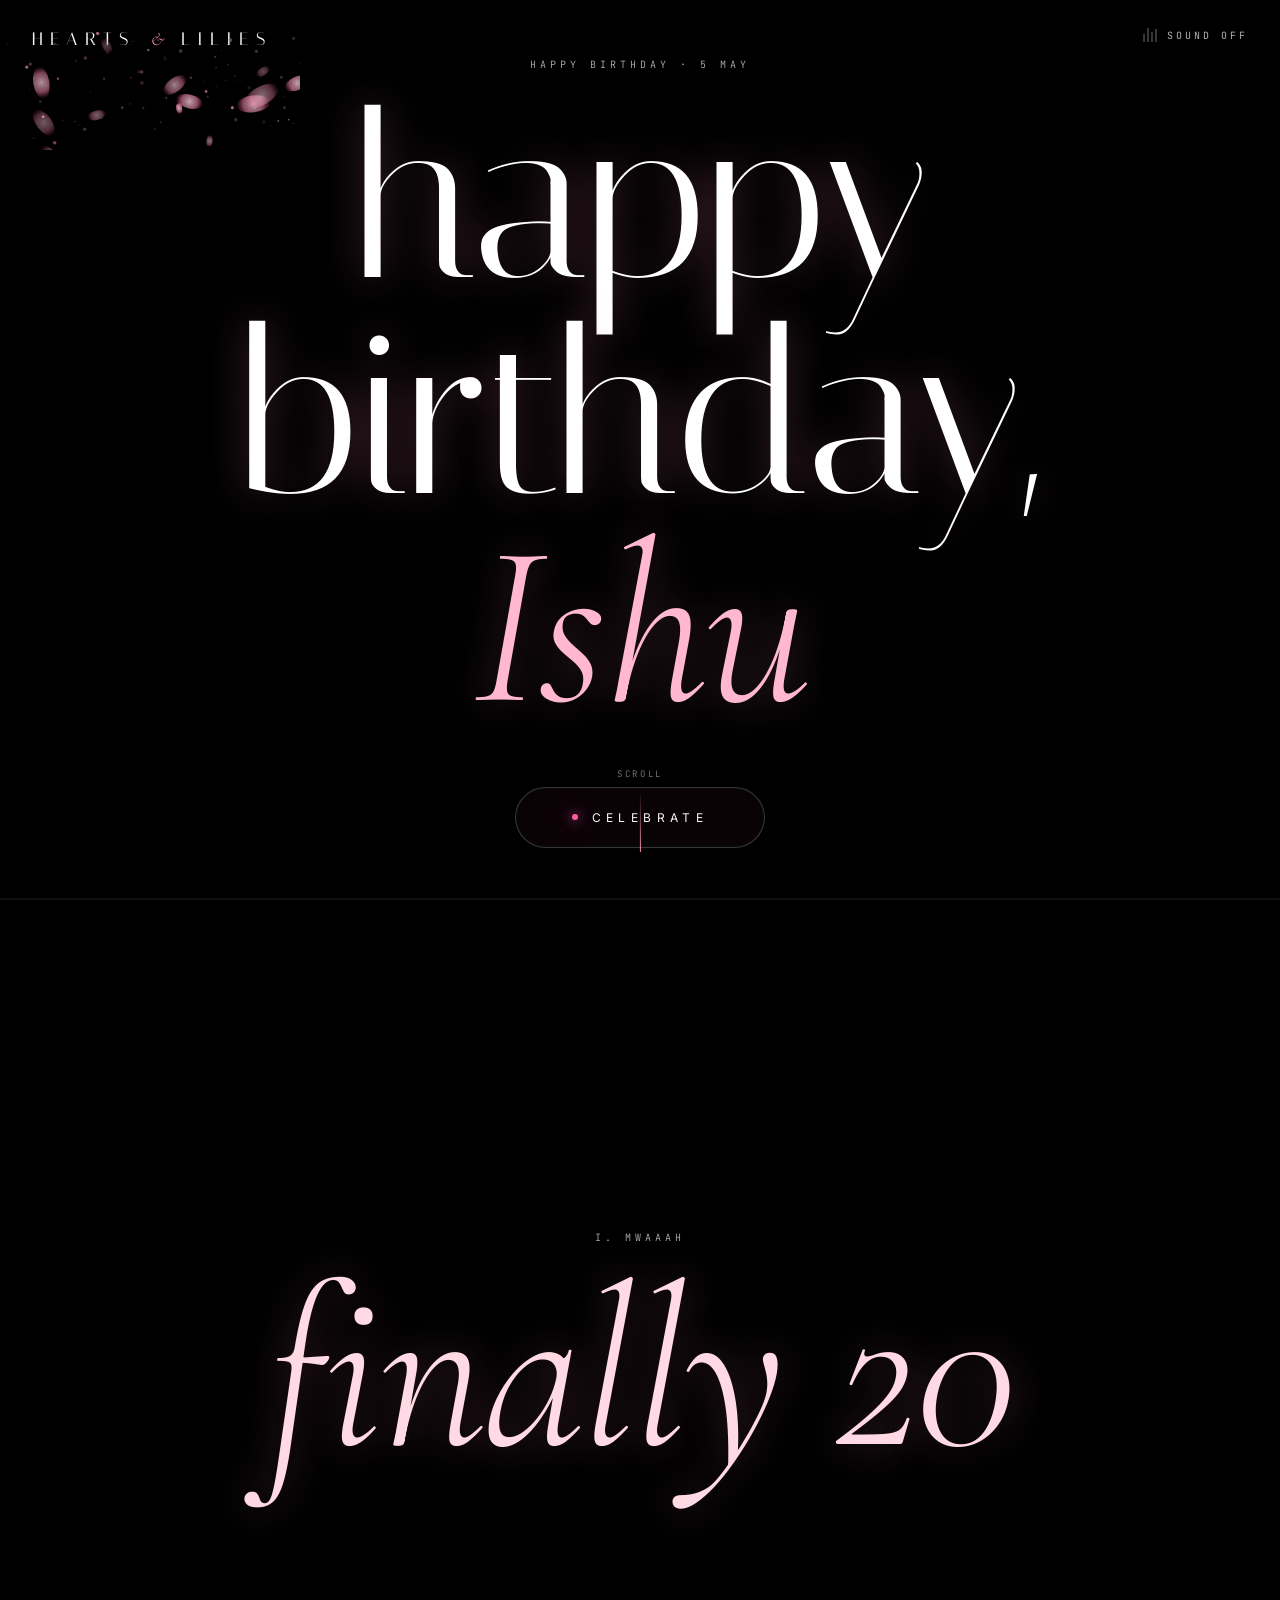
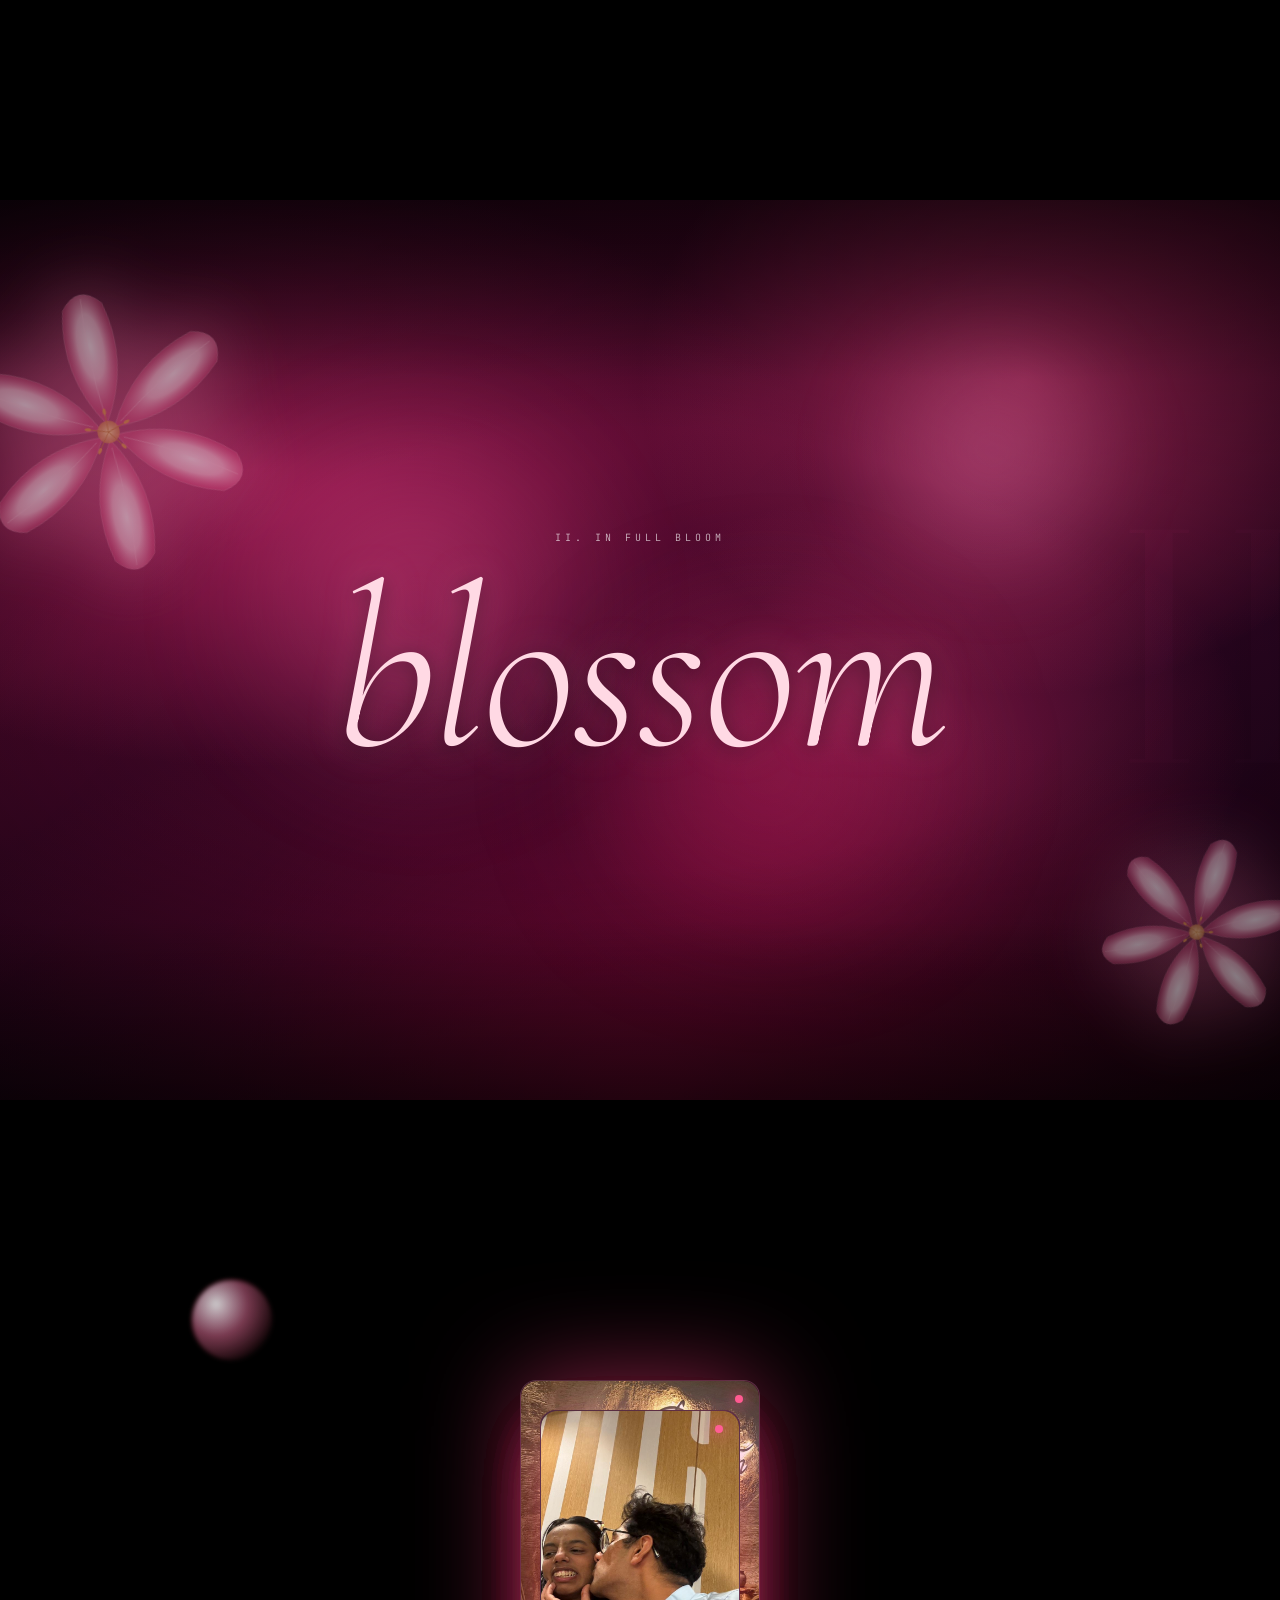
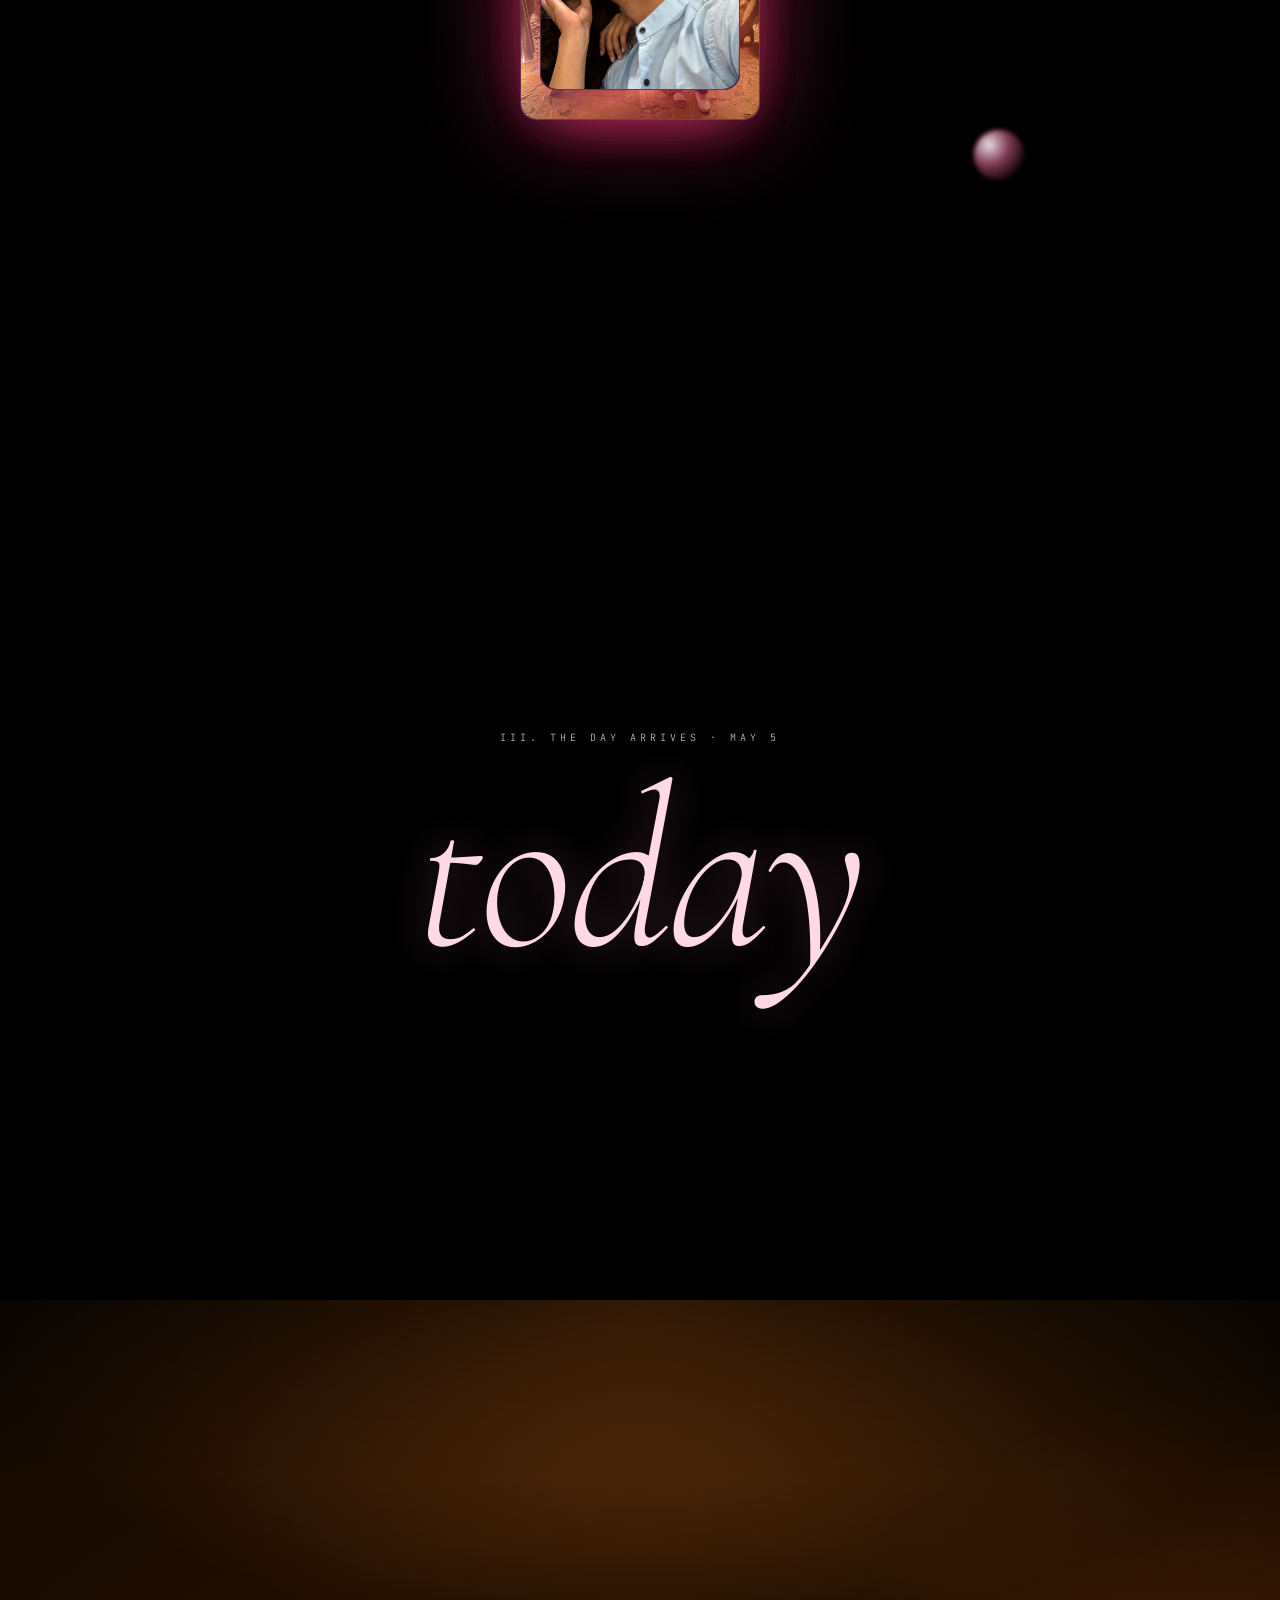
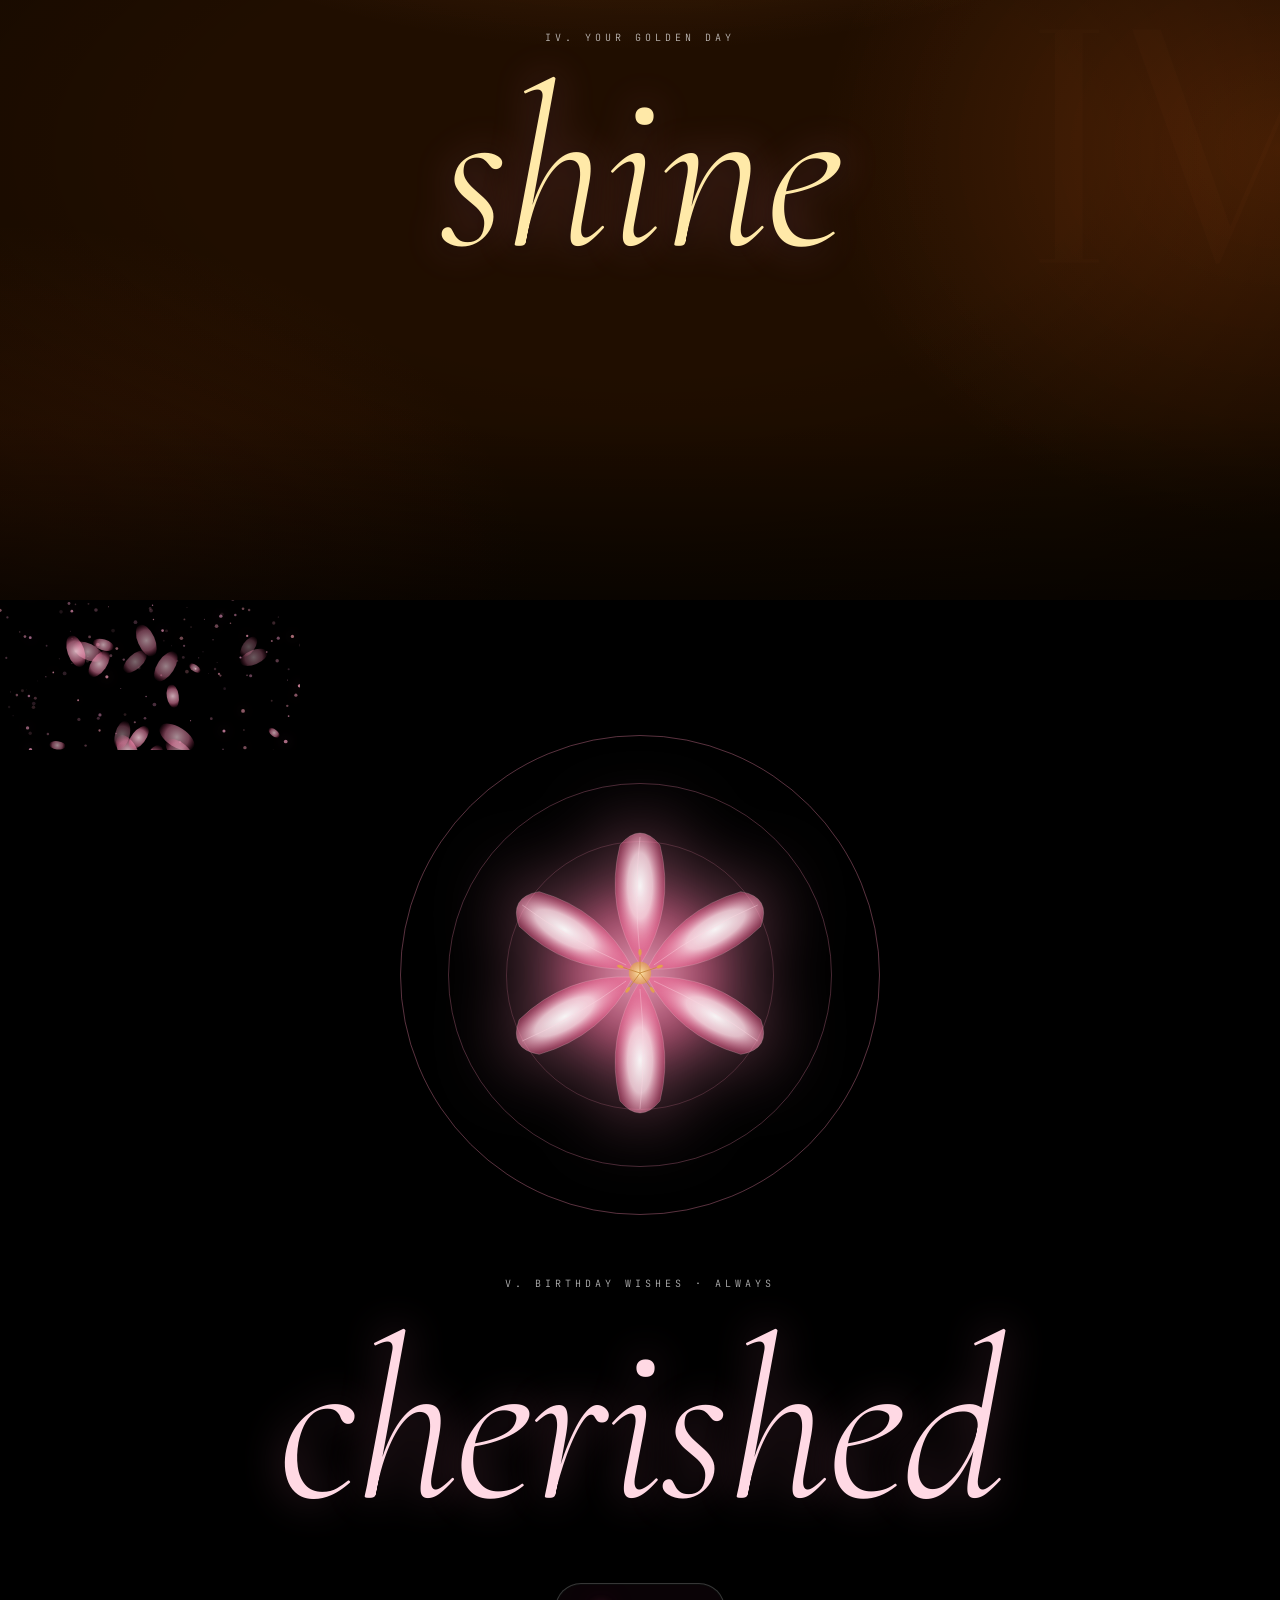
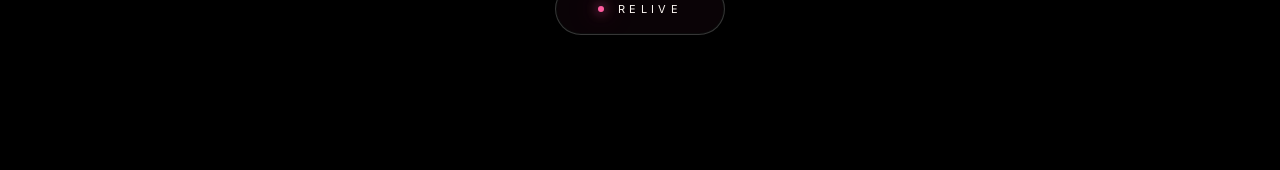
==== commit c1a8ad74: "Extract all slide text into content.js for easy editing" ====
--- a/index.html
+++ b/index.html
@@ -391,7 +391,7 @@
 <!-- Preload curtain -->
 <div id="preload">
   <div class="pl-mark"></div>
-  <div class="pl-text">Your birthday awaits…</div>
+  <div class="pl-text" data-content="preload">Your birthday awaits…</div>
 </div>
 <script>
   // Runs immediately, independent of all other scripts
@@ -433,16 +433,16 @@
     <div class="scene-content">
       <div style="text-align:center; padding: 0 24px; max-width: 900px;">
         <div class="word-reveal in" style="margin-bottom: 24px;">
-          <span class="cine-tag">Happy Birthday · 5 May</span>
-        </div>
-        <h1 class="cine-word word-reveal in" style="margin-bottom: 8px;">happy</h1>
+          <span class="cine-tag" data-content="scene0.tag">Happy Birthday · 5 May</span>
+        </div>
+        <h1 class="cine-word word-reveal in" style="margin-bottom: 8px;" data-content="scene0.line1">happy</h1>
         <h1 class="cine-word word-reveal in" style="margin-bottom: 56px;">
-          birthday, <span class="cine-script" style="color:#ffb8cf;">Ishu</span>
+          <span data-content="scene0.line2">birthday,</span> <span class="cine-script" style="color:#ffb8cf;" data-content="scene0.name">Ishu</span>
         </h1>
         <button class="btn-begin word-reveal in" id="beginBtn"
                 onclick="document.getElementById('scene-1').scrollIntoView({behavior:'smooth'})">
           <span class="dot"></span>
-          <span>Celebrate</span>
+          <span data-content="scene0.button">Celebrate</span>
         </button>
       </div>
     </div>
@@ -466,10 +466,10 @@
     <div class="scene-content">
       <div style="text-align:center; padding: 0 24px;">
         <div class="word-reveal" style="margin-bottom: 18px;">
-          <span class="cine-tag">i. mwaaah</span>
+          <span class="cine-tag" data-content="scene1.tag">i. mwaaah</span>
         </div>
         <h2 class="cine-word word-reveal">
-          <span class="cine-script" style="color:#ffd9e4;">finally 20</span>
+          <span class="cine-script" style="color:#ffd9e4;" data-content="scene1.headline">finally 20</span>
         </h2>
       </div>
     </div>
@@ -507,10 +507,10 @@
     <div class="scene-content">
       <div style="text-align:center; padding: 0 24px;">
         <div class="word-reveal" style="margin-bottom: 18px;">
-          <span class="cine-tag">ii. in full bloom</span>
+          <span class="cine-tag" data-content="scene2.tag">ii. in full bloom</span>
         </div>
         <h2 class="cine-word word-reveal">
-          <span class="cine-script" style="color:#ffd9e4;">blossom</span>
+          <span class="cine-script" style="color:#ffd9e4;" data-content="scene2.headline">blossom</span>
         </h2>
       </div>
     </div>
@@ -537,12 +537,12 @@
     <div class="cine-vignette"></div>
 
     <div class="float-orbit" style="z-index:5;">
-      <div class="orbit-frame" style="--x:-340px; --y:-180px; --z:0px; --ry:15deg; --rx:-5deg; animation-delay:0s;">
+      <div class="orbit-frame" style="--x:-160px; --y:-120px; --z:0px; --ry:12deg; --rx:-5deg; animation-delay:0s;">
         <div class="ph-wow" style="width:100%;height:100%;"><span class="ph-mark-wow"></span>
           <img src="photo1.jpg" style="position:absolute;inset:0;width:100%;height:100%;object-fit:cover;border-radius:16px;z-index:1;">
         </div>
       </div>
-      <div class="orbit-frame" style="--x:340px; --y:-200px; --z:-40px; --ry:-18deg; --rx:-6deg; animation-delay:-3s;">
+      <div class="orbit-frame" style="--x:160px; --y:-130px; --z:-40px; --ry:-14deg; --rx:-6deg; animation-delay:-3s;">
         <div class="ph-wow" style="width:100%;height:100%;"><span class="ph-mark-wow"></span>
           <img src="photo2.jpg" style="position:absolute;inset:0;width:100%;height:100%;object-fit:cover;border-radius:16px;z-index:1;">
         </div>
@@ -552,17 +552,17 @@
           <img src="photo3.jpg" style="position:absolute;inset:0;width:100%;height:100%;object-fit:cover;border-radius:16px;z-index:1;">
         </div>
       </div>
-      <div class="orbit-frame" style="--x:-300px; --y:180px; --z:-60px; --ry:20deg; --rx:8deg; animation-delay:-9s;">
+      <div class="orbit-frame" style="--x:-150px; --y:130px; --z:-40px; --ry:16deg; --rx:6deg; animation-delay:-9s;">
         <div class="ph-wow" style="width:100%;height:100%;"><span class="ph-mark-wow"></span>
           <img src="photo4.jpg" style="position:absolute;inset:0;width:100%;height:100%;object-fit:cover;border-radius:16px;z-index:1;">
         </div>
       </div>
-      <div class="orbit-frame" style="--x:320px; --y:160px; --z:20px; --ry:-12deg; --rx:5deg; animation-delay:-12s;">
+      <div class="orbit-frame" style="--x:160px; --y:120px; --z:20px; --ry:-12deg; --rx:5deg; animation-delay:-12s;">
         <div class="ph-wow" style="width:100%;height:100%;"><span class="ph-mark-wow"></span>
           <img src="photo5.jpg" style="position:absolute;inset:0;width:100%;height:100%;object-fit:cover;border-radius:16px;z-index:1;">
         </div>
       </div>
-      <div class="orbit-frame" style="--x:-80px; --y:240px; --z:-80px; --ry:8deg; --rx:10deg; animation-delay:-15s;">
+      <div class="orbit-frame" style="--x:-30px; --y:180px; --z:-60px; --ry:6deg; --rx:8deg; animation-delay:-15s;">
         <div class="ph-wow" style="width:100%;height:100%;"><span class="ph-mark-wow"></span>
           <img src="photo6.jpg" style="position:absolute;inset:0;width:100%;height:100%;object-fit:cover;border-radius:16px;z-index:1;">
         </div>
@@ -586,10 +586,10 @@
     <div class="scene-content">
       <div style="text-align:center; padding: 0 24px;">
         <div class="word-reveal" style="margin-bottom: 18px;">
-          <span class="cine-tag">iii. the day arrives · may 5</span>
+          <span class="cine-tag" data-content="scene3.tag">iii. the day arrives · may 5</span>
         </div>
         <h2 class="cine-word word-reveal">
-          <span class="cine-script" style="color:#ffd9e4;">today</span>
+          <span class="cine-script" style="color:#ffd9e4;" data-content="scene3.headline">today</span>
         </h2>
       </div>
     </div>
@@ -612,10 +612,10 @@
     <div class="scene-content">
       <div style="text-align:center; padding: 0 24px;">
         <div class="word-reveal" style="margin-bottom: 18px;">
-          <span class="cine-tag">iv. your golden day</span>
+          <span class="cine-tag" data-content="scene4.tag">iv. your golden day</span>
         </div>
         <h2 class="cine-word word-reveal">
-          <span class="cine-script" style="color:#ffe9a8;">shine</span>
+          <span class="cine-script" style="color:#ffe9a8;" data-content="scene4.headline">shine</span>
         </h2>
       </div>
     </div>
@@ -644,17 +644,17 @@
 
       <div style="text-align:center; padding: 0 24px;">
         <div class="word-reveal" style="margin-bottom: 24px;">
-          <span class="cine-tag">v. birthday wishes · always</span>
+          <span class="cine-tag" data-content="scene5.tag">v. birthday wishes · always</span>
         </div>
         <h2 class="cine-word word-reveal">
-          <span class="cine-script" style="color:#ffd9e4;">cherished</span>
+          <span class="cine-script" style="color:#ffd9e4;" data-content="scene5.headline">cherished</span>
         </h2>
       </div>
 
       <button class="btn-begin word-reveal" onclick="document.getElementById('scene-0').scrollIntoView({behavior:'smooth'})"
               style="padding: 18px 42px; font-size:11px; letter-spacing:0.4em;">
         <span class="dot"></span>
-        <span>Relive</span>
+        <span data-content="scene5.button">Relive</span>
       </button>
     </div>
   </section>
@@ -680,6 +680,7 @@
   }
 </style>
 
+<script src="content.js"></script>
 <script src="florals.js"></script>
 <script src="particles.js"></script>
 <script src="app.js"></script>
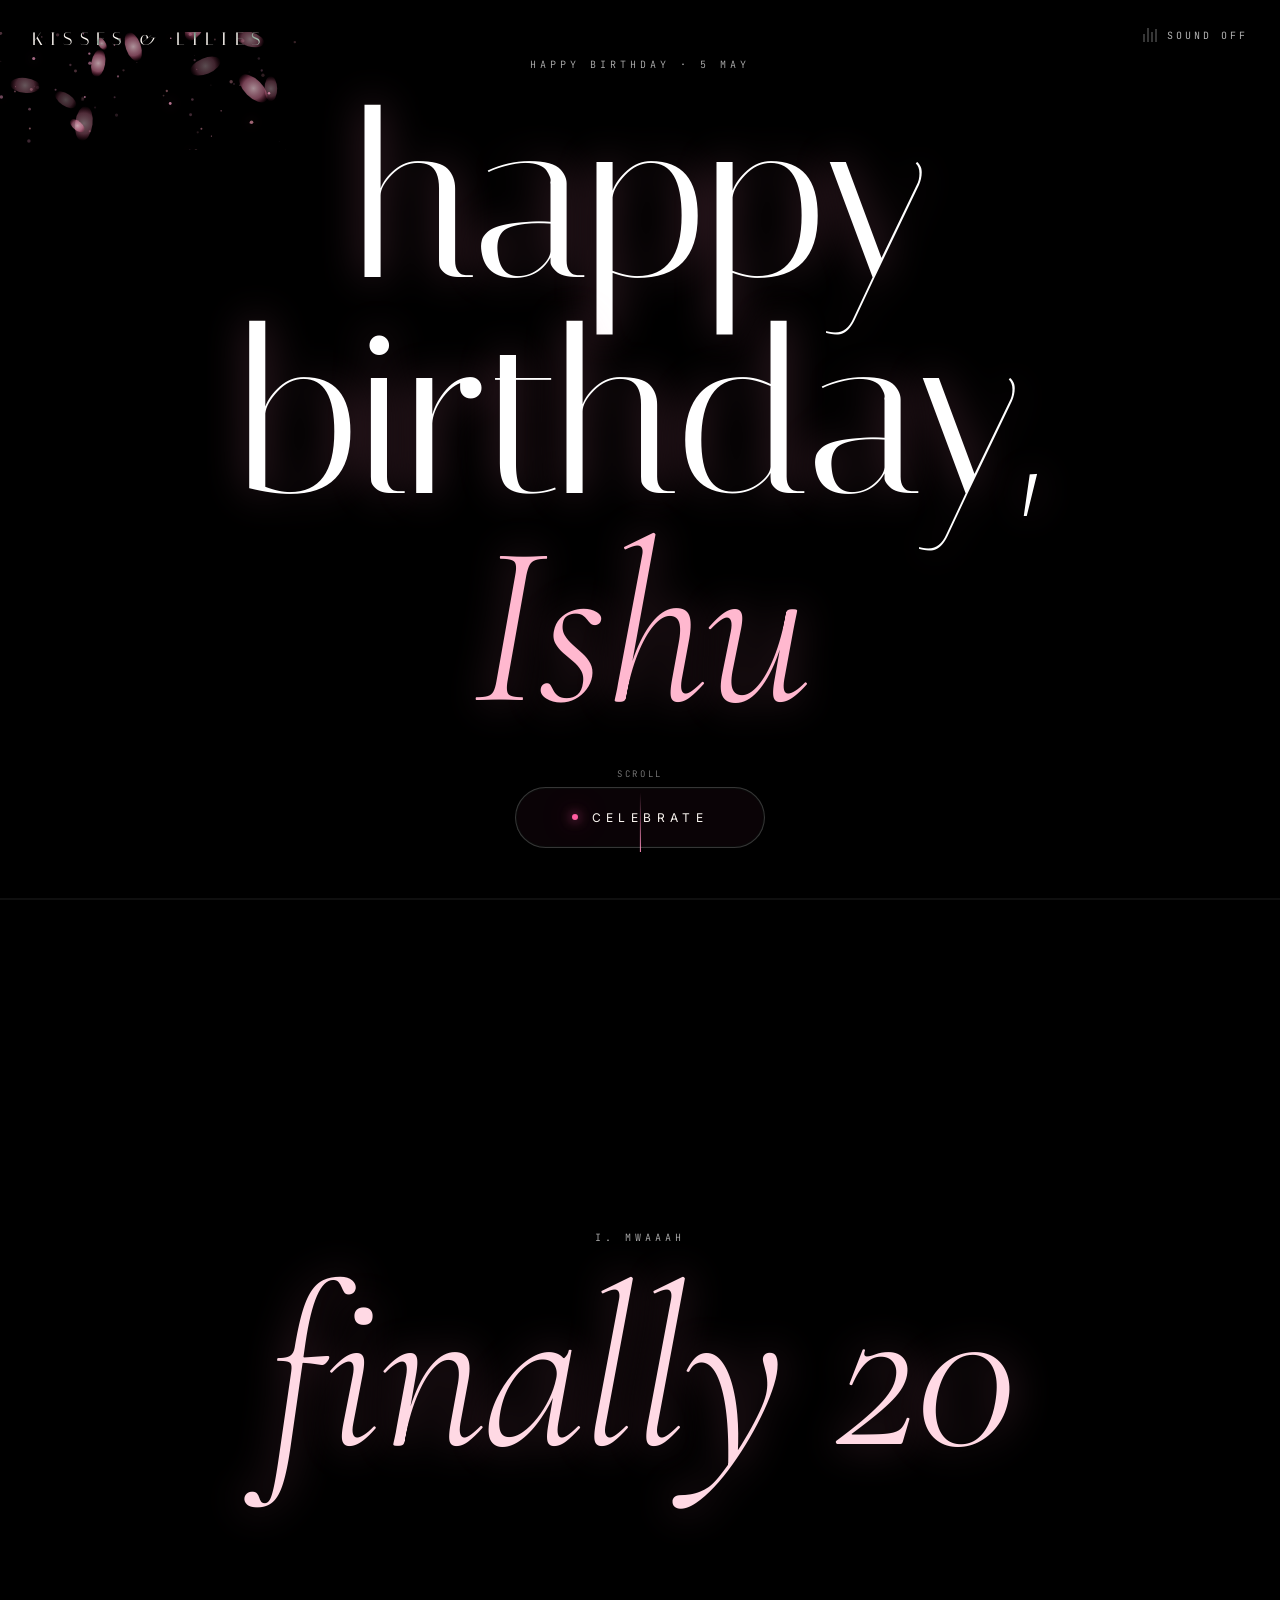
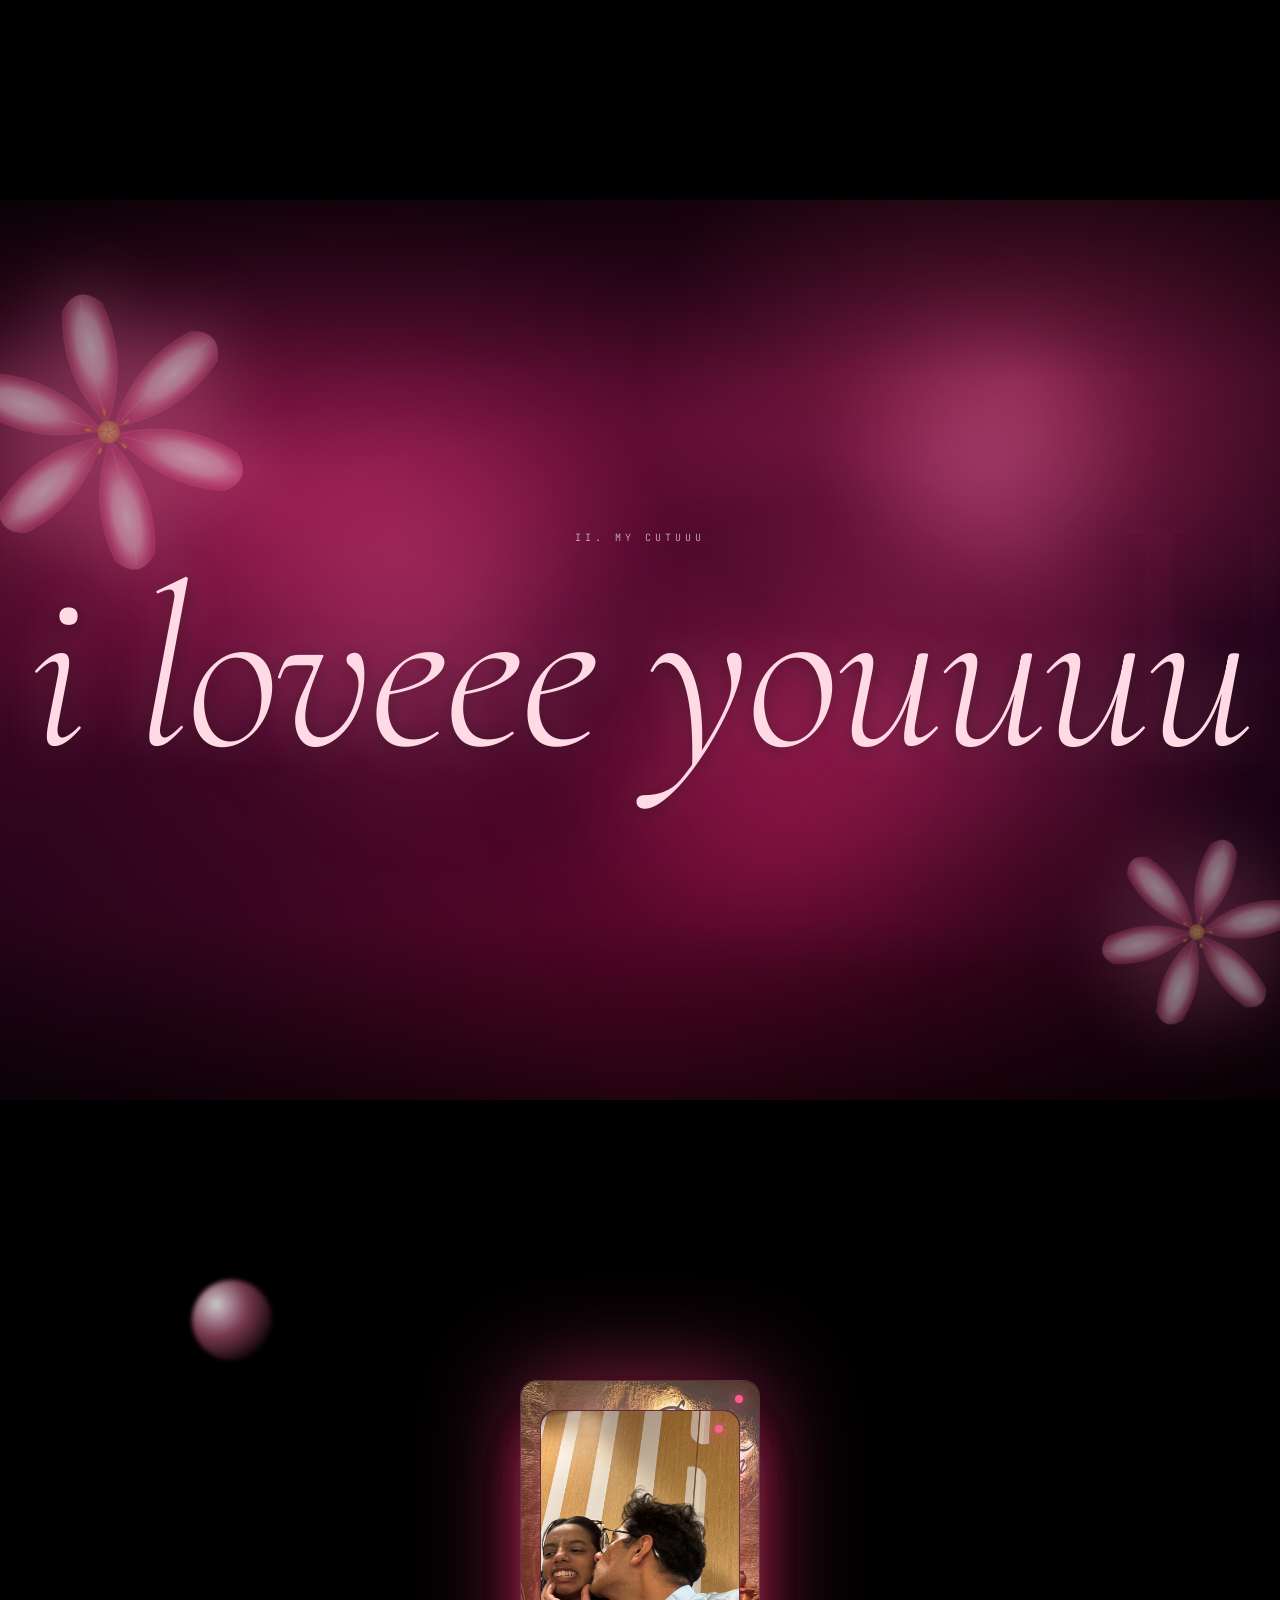
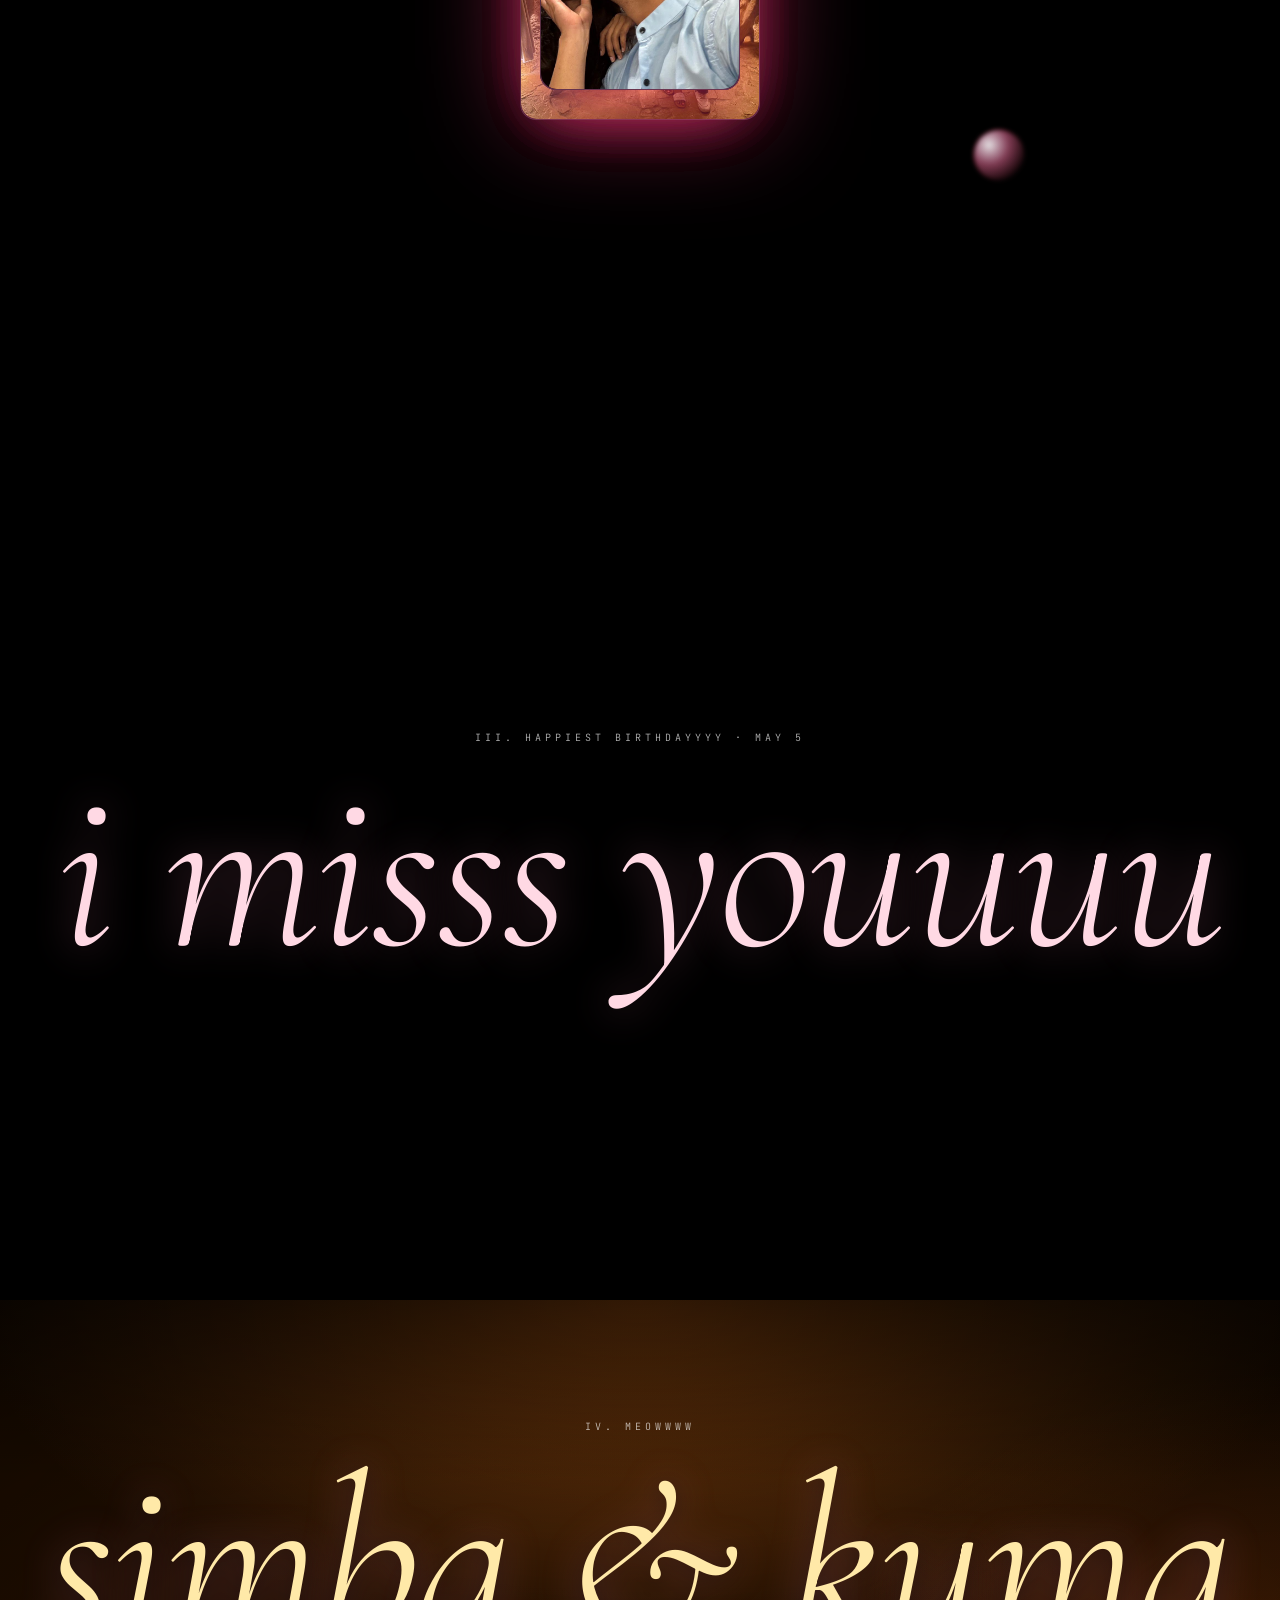
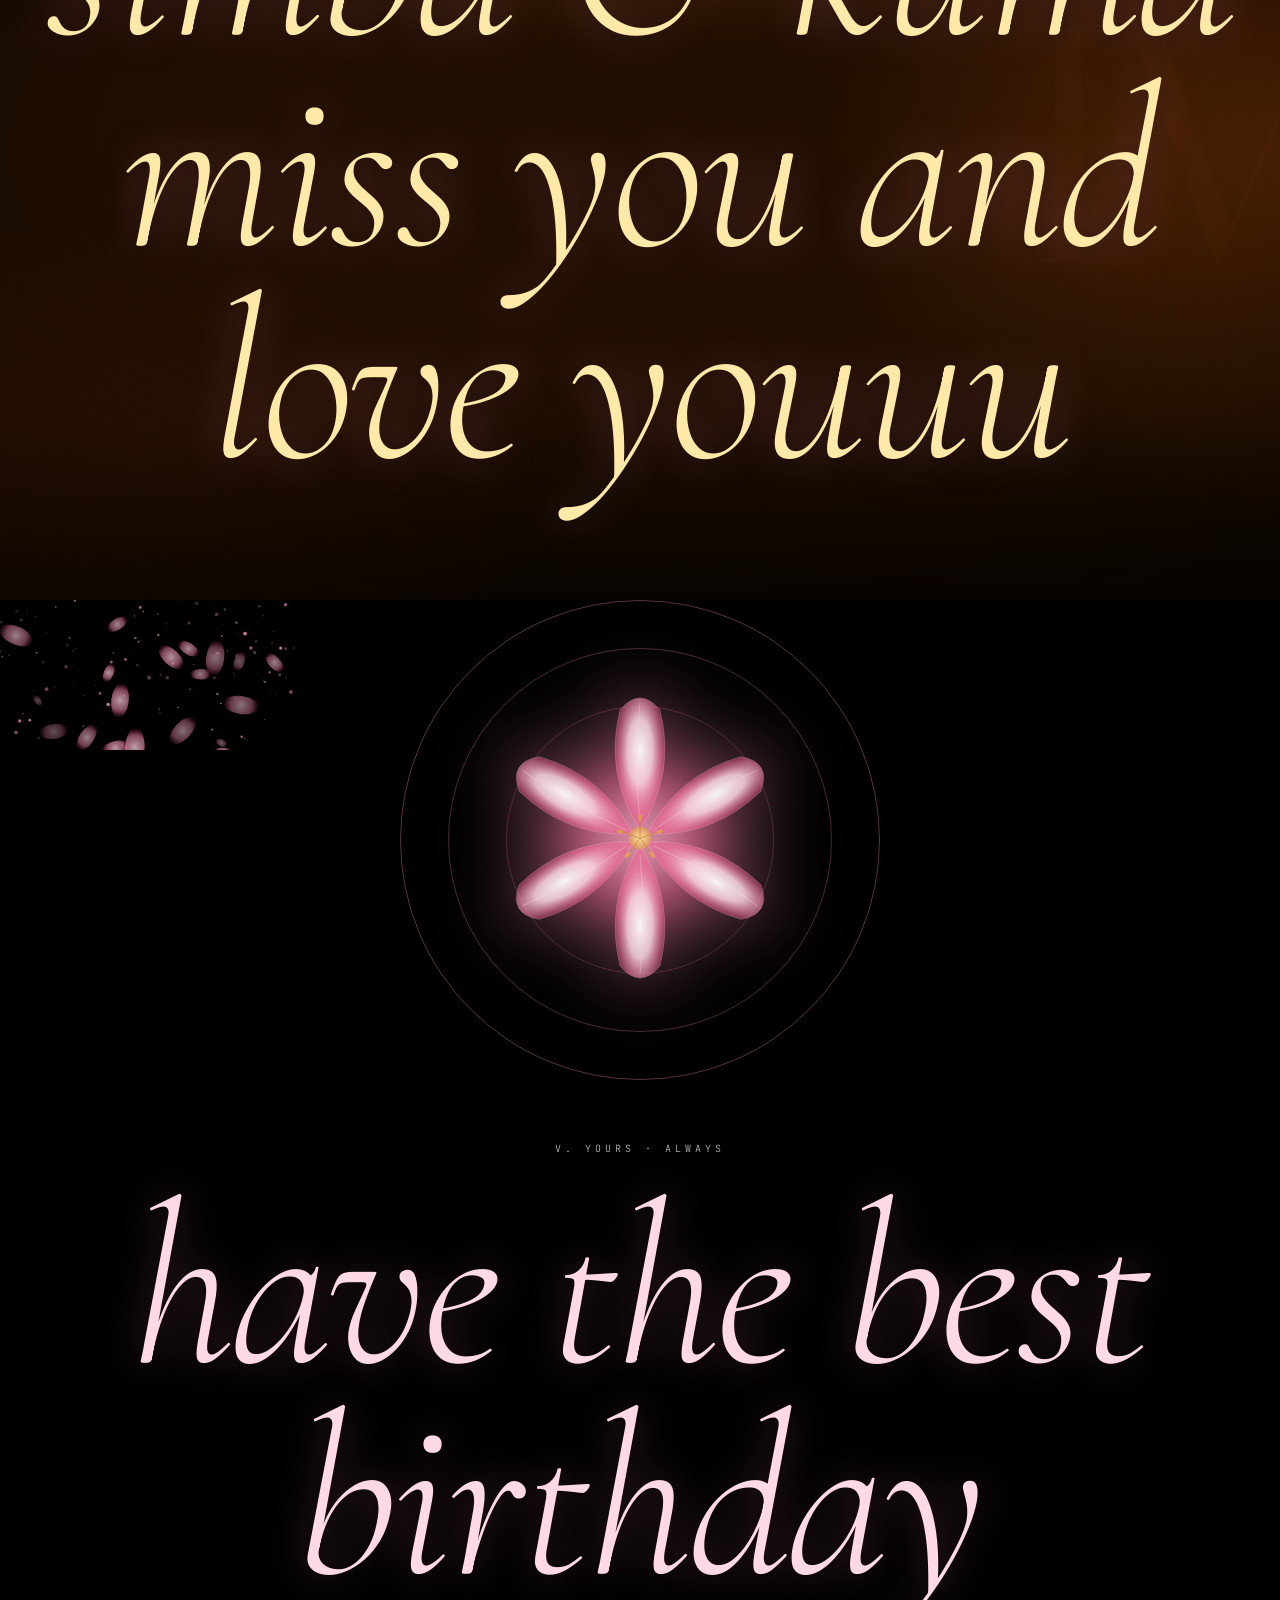
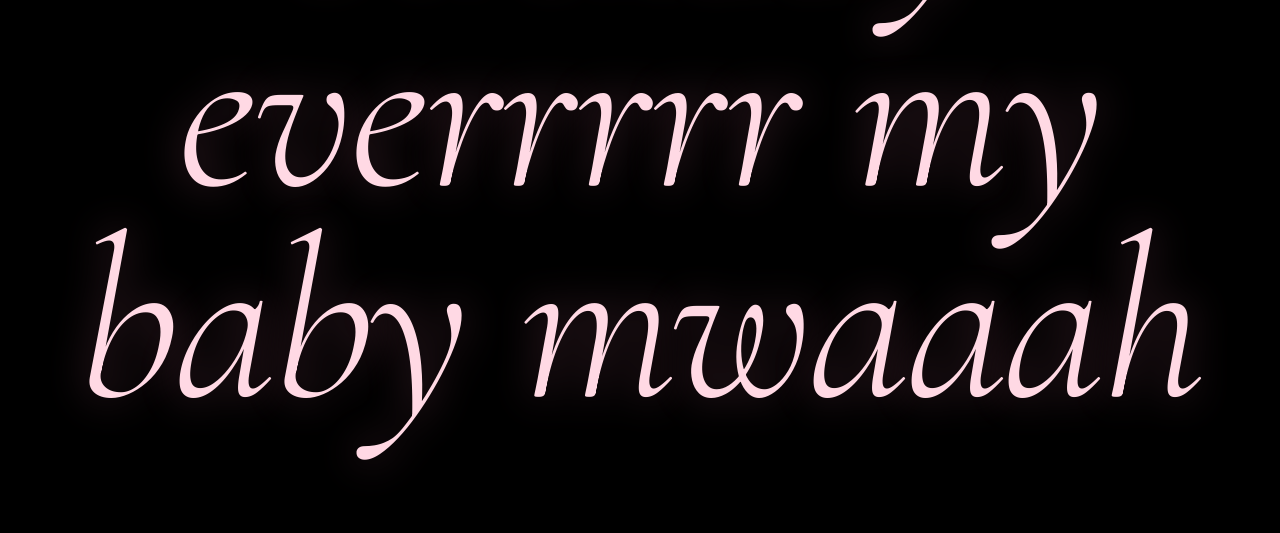
==== commit eb930842: "Wire brand to content.js; update slide text" ====
--- a/index.html
+++ b/index.html
@@ -410,7 +410,7 @@
 </script>
 
 <!-- Brand + audio chrome -->
-<div class="brand">Hearts <span class="amp">&amp;</span> Lilies</div>
+<div class="brand" data-content="brand">Hearts &amp; Lilies</div>
 <button class="audio-toggle muted" id="audioToggle" aria-label="Toggle audio">
   <span class="bars"><span></span><span></span><span></span><span></span></span>
   <span>Sound off</span>
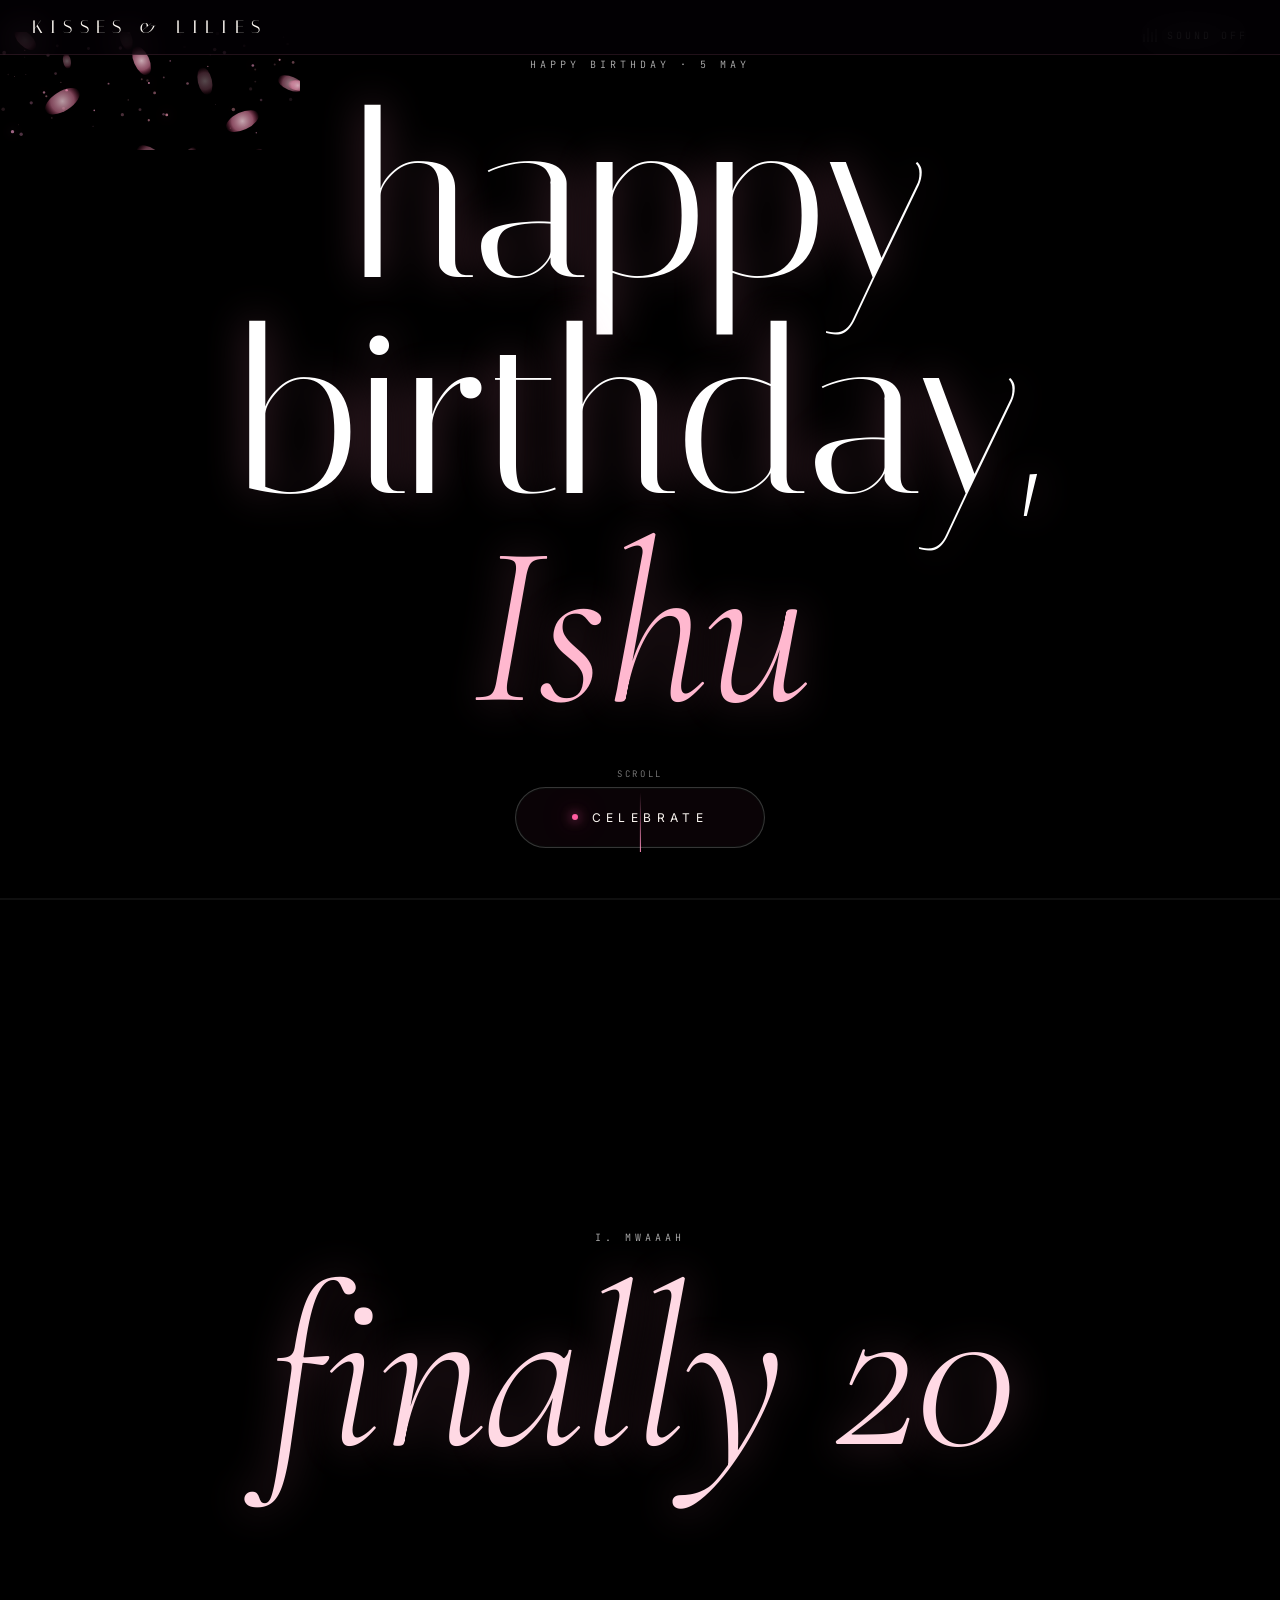
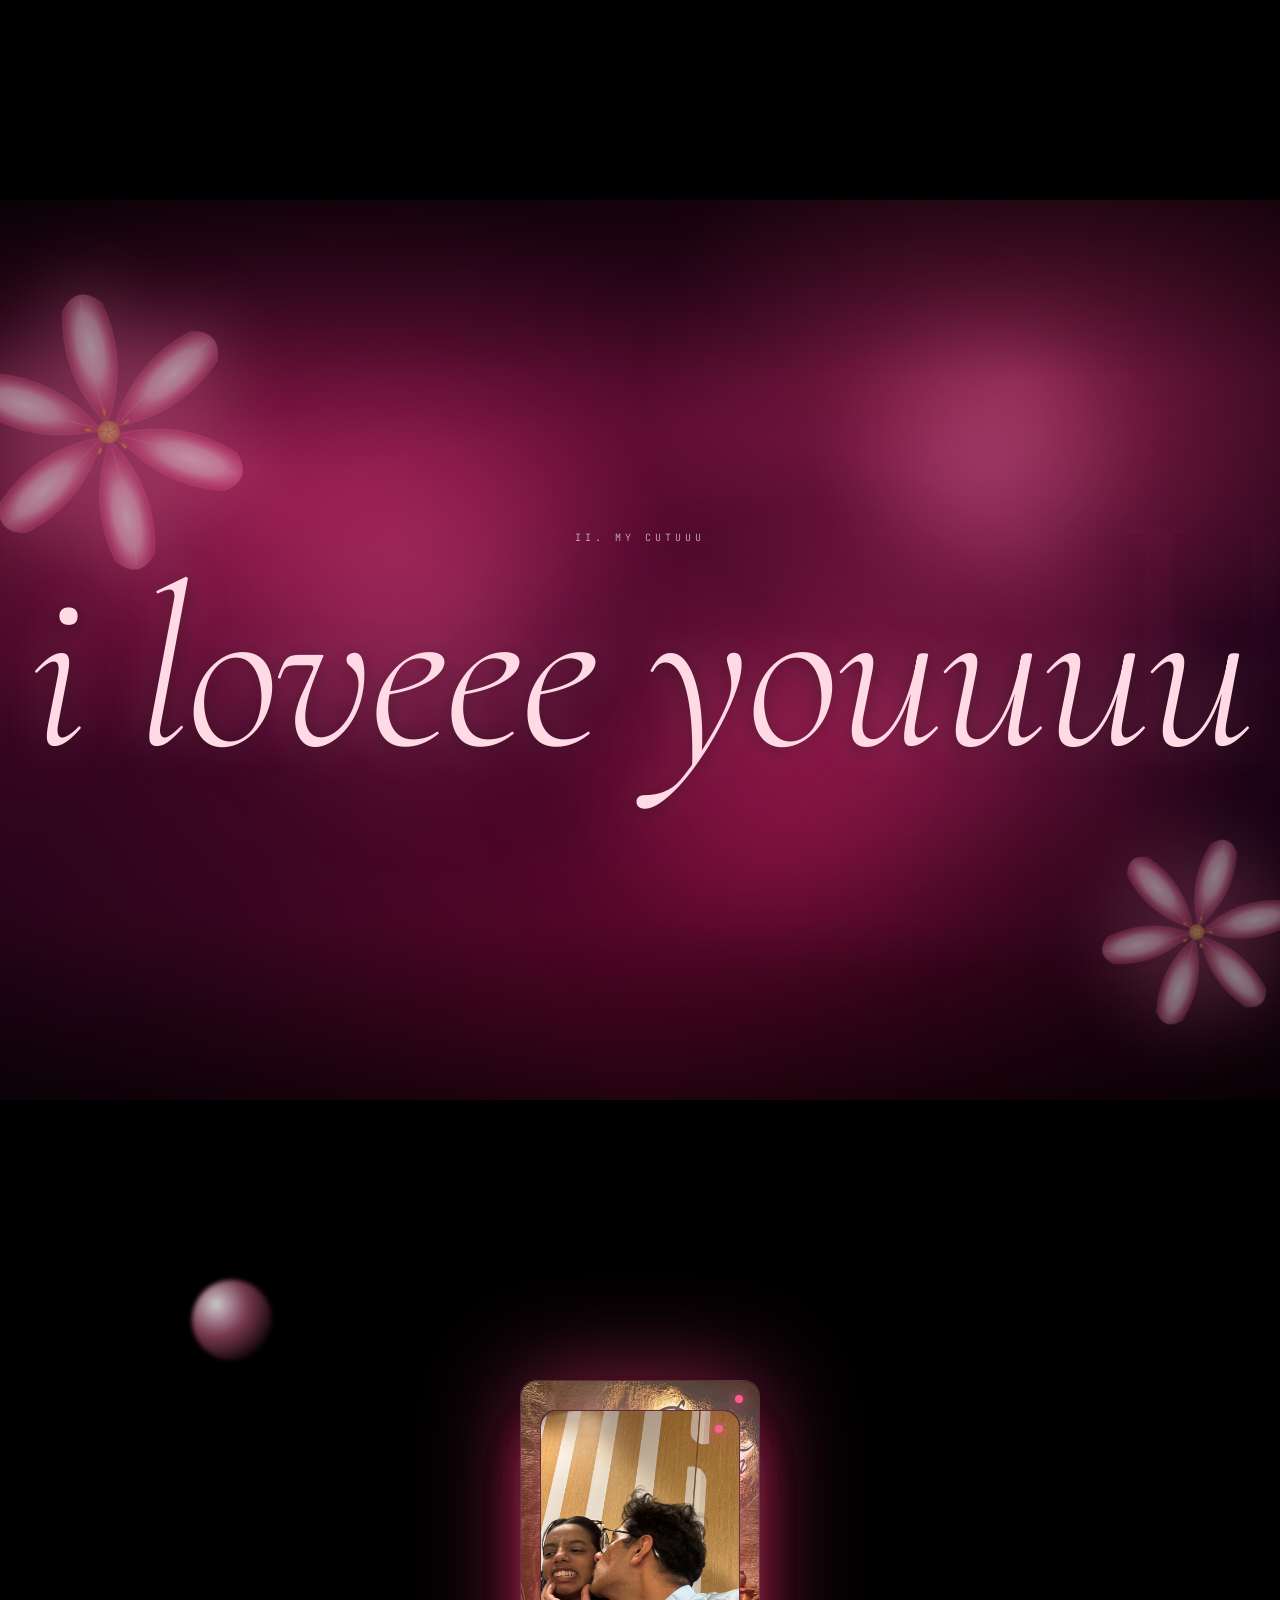
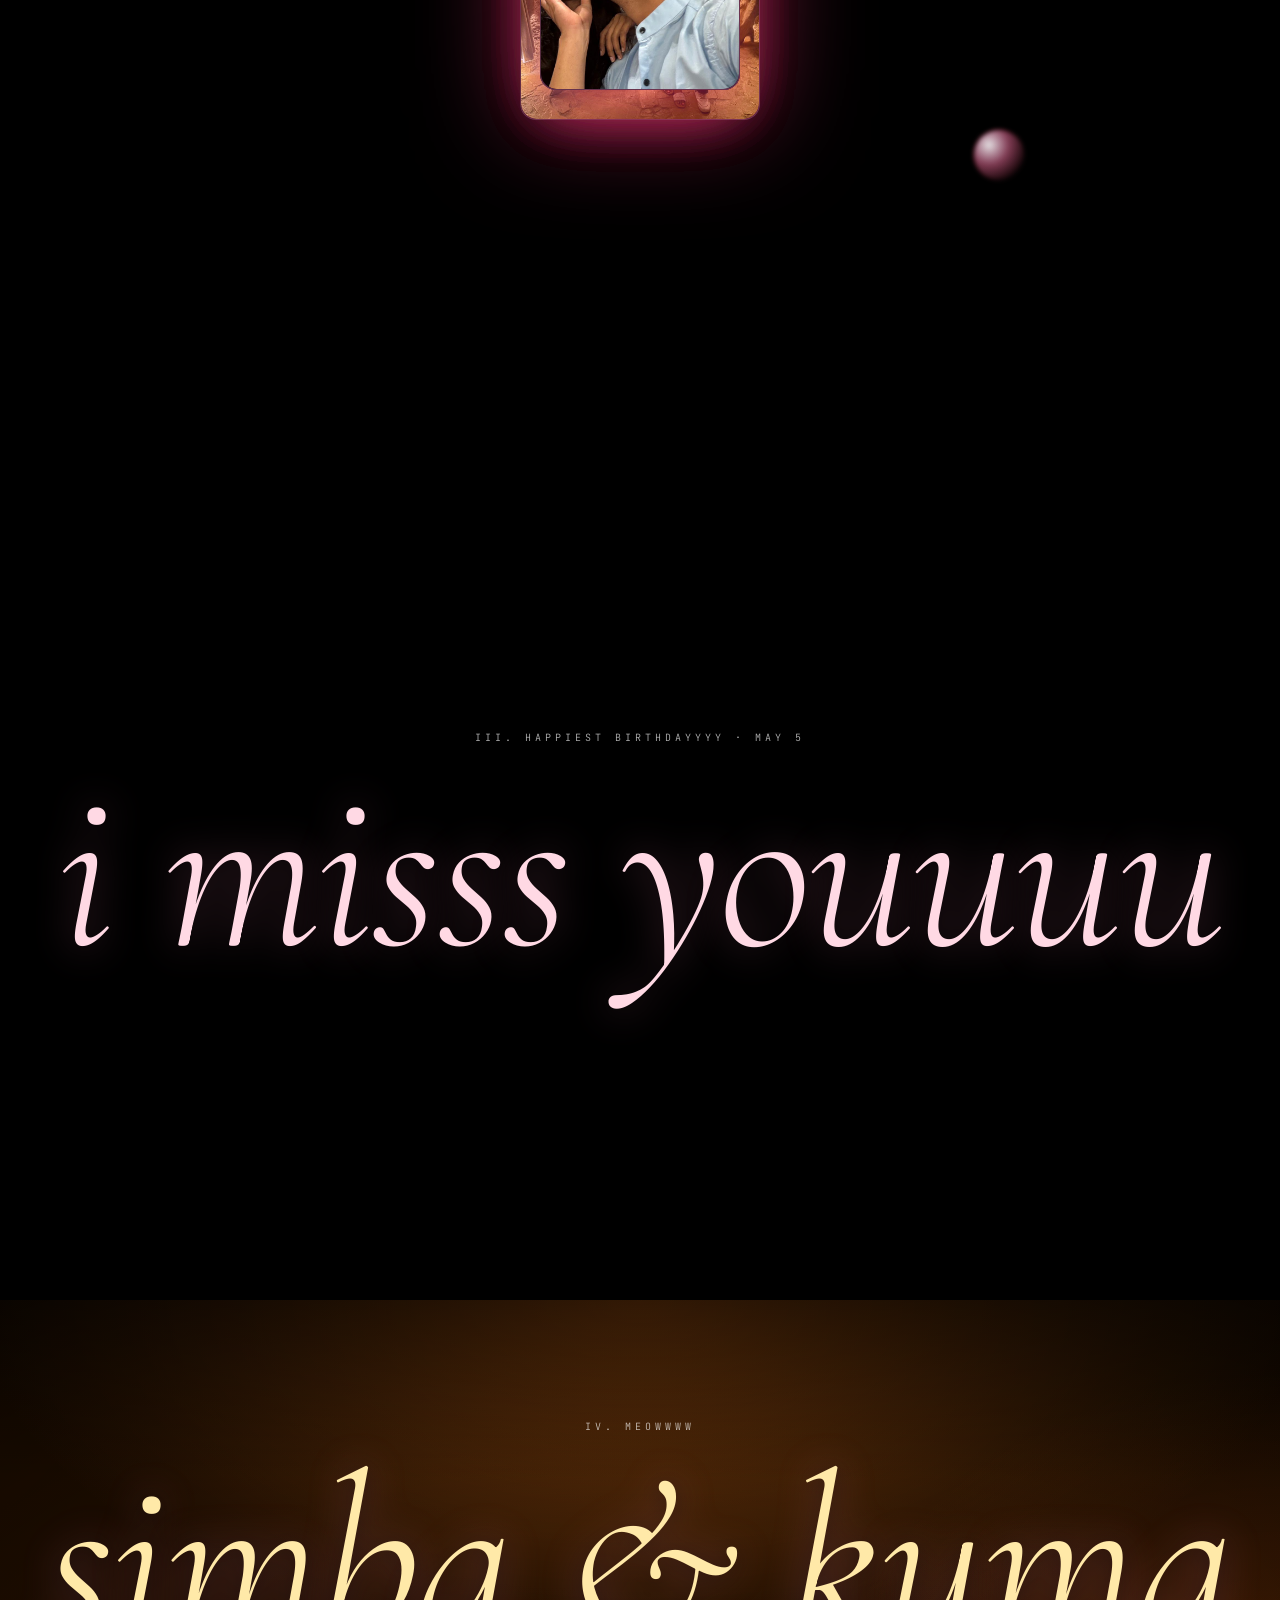
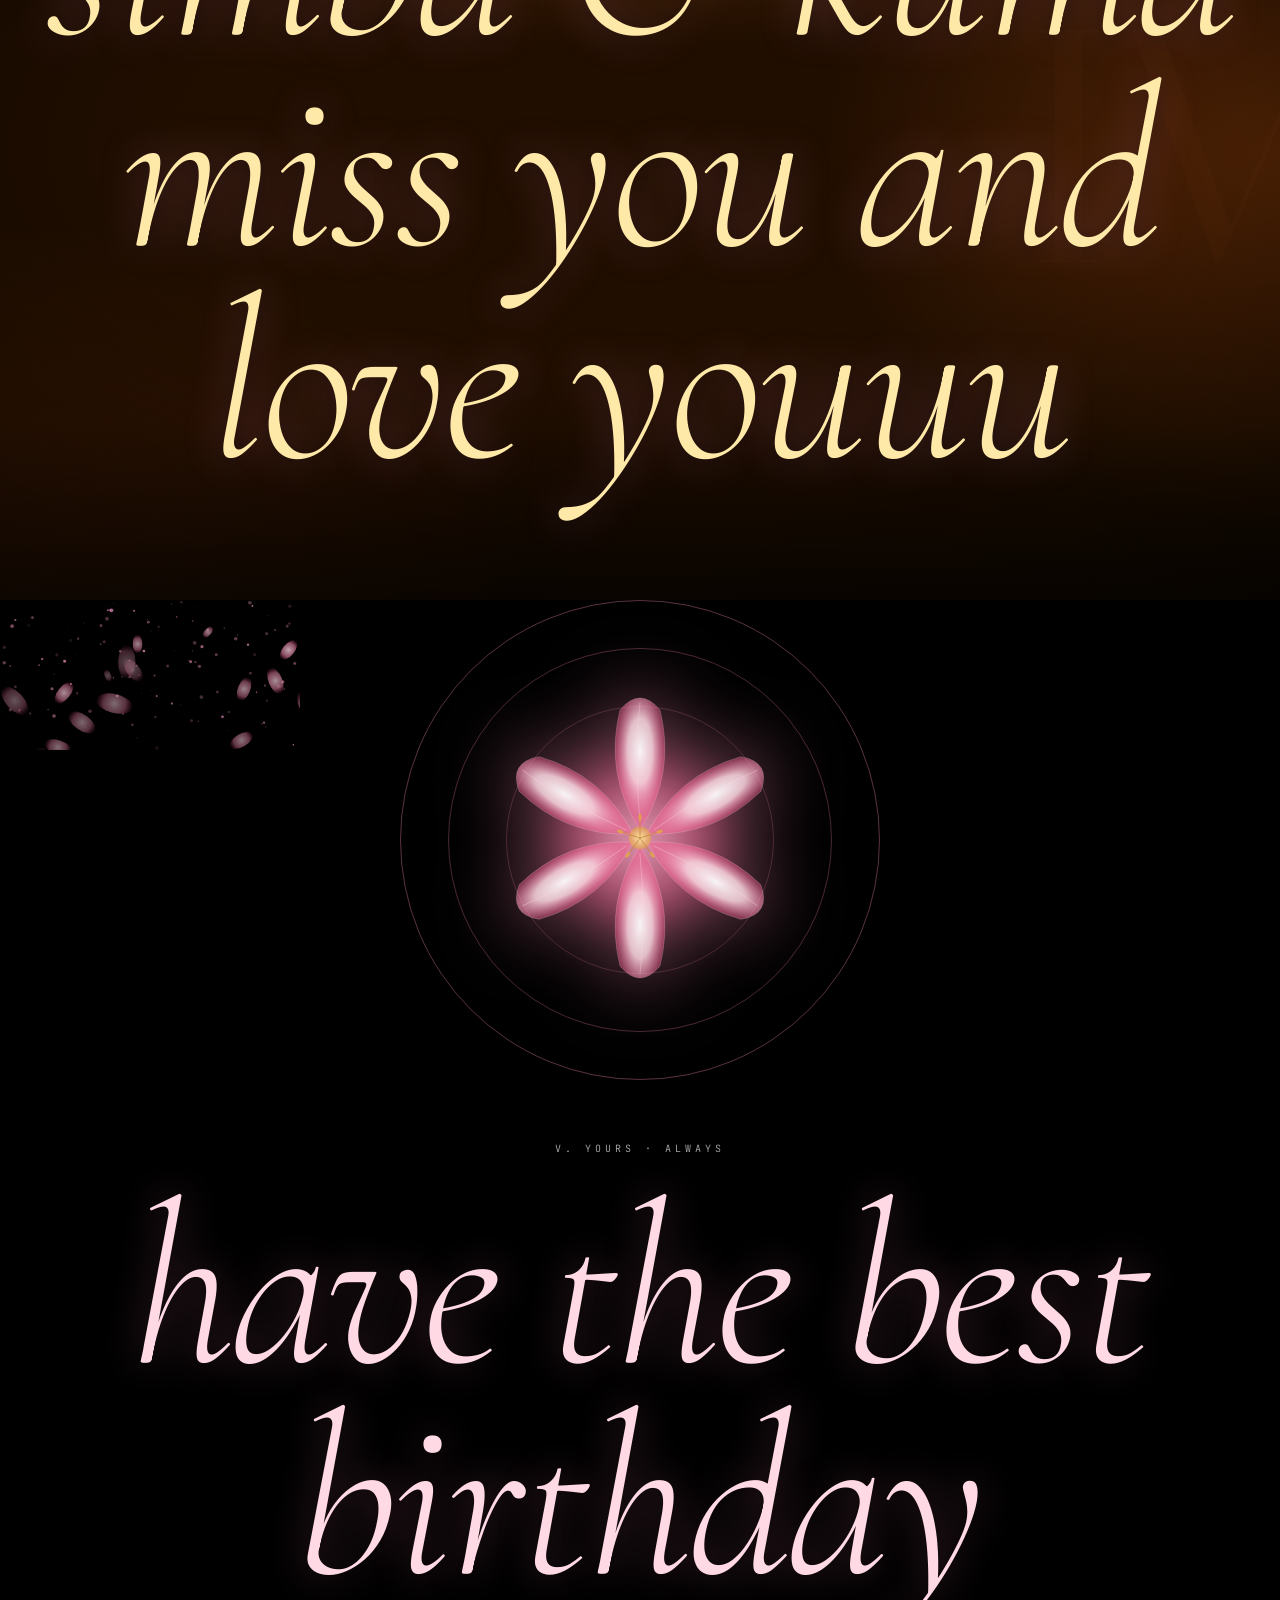
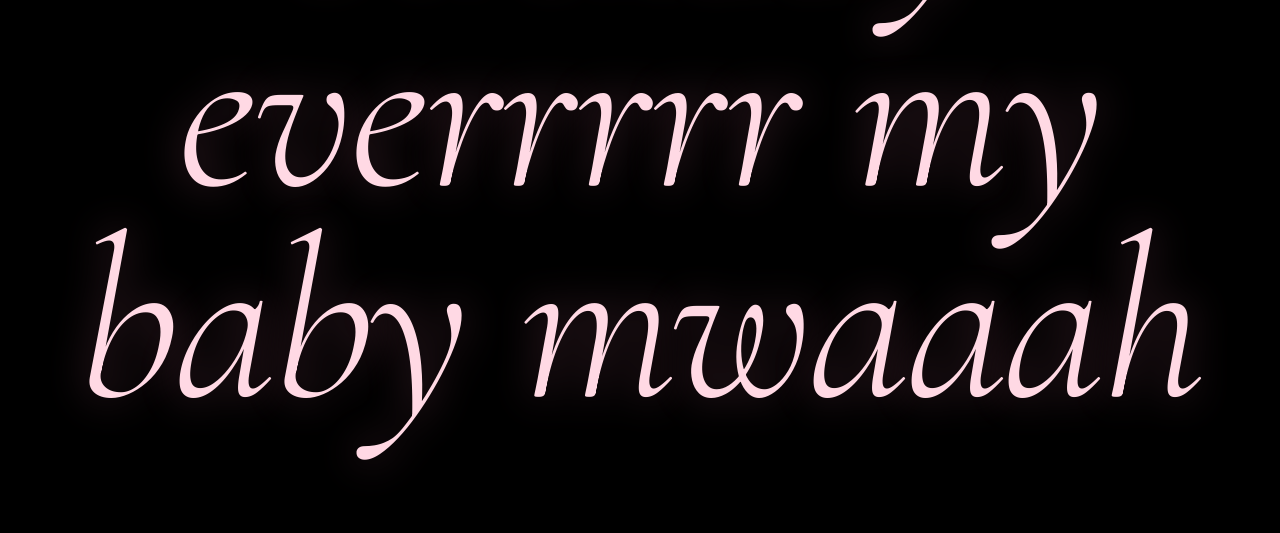
==== commit 4f36973c: "Make brand a fixed frosted glass header bar" ====
--- a/index.html
+++ b/index.html
@@ -410,7 +410,20 @@
 </script>
 
 <!-- Brand + audio chrome -->
-<div class="brand" data-content="brand">Hearts &amp; Lilies</div>
+<header style="
+  position: fixed;
+  top: 0; left: 0; right: 0;
+  z-index: 100;
+  padding: 16px 32px;
+  background: rgba(5,1,6,0.55);
+  backdrop-filter: blur(18px);
+  -webkit-backdrop-filter: blur(18px);
+  border-bottom: 1px solid rgba(255,143,182,0.12);
+  display: flex;
+  align-items: center;
+">
+  <div class="brand" data-content="brand" style="position:static; mix-blend-mode:normal; top:auto; left:auto;">Hearts &amp; Lilies</div>
+</header>
 <button class="audio-toggle muted" id="audioToggle" aria-label="Toggle audio">
   <span class="bars"><span></span><span></span><span></span><span></span></span>
   <span>Sound off</span>
